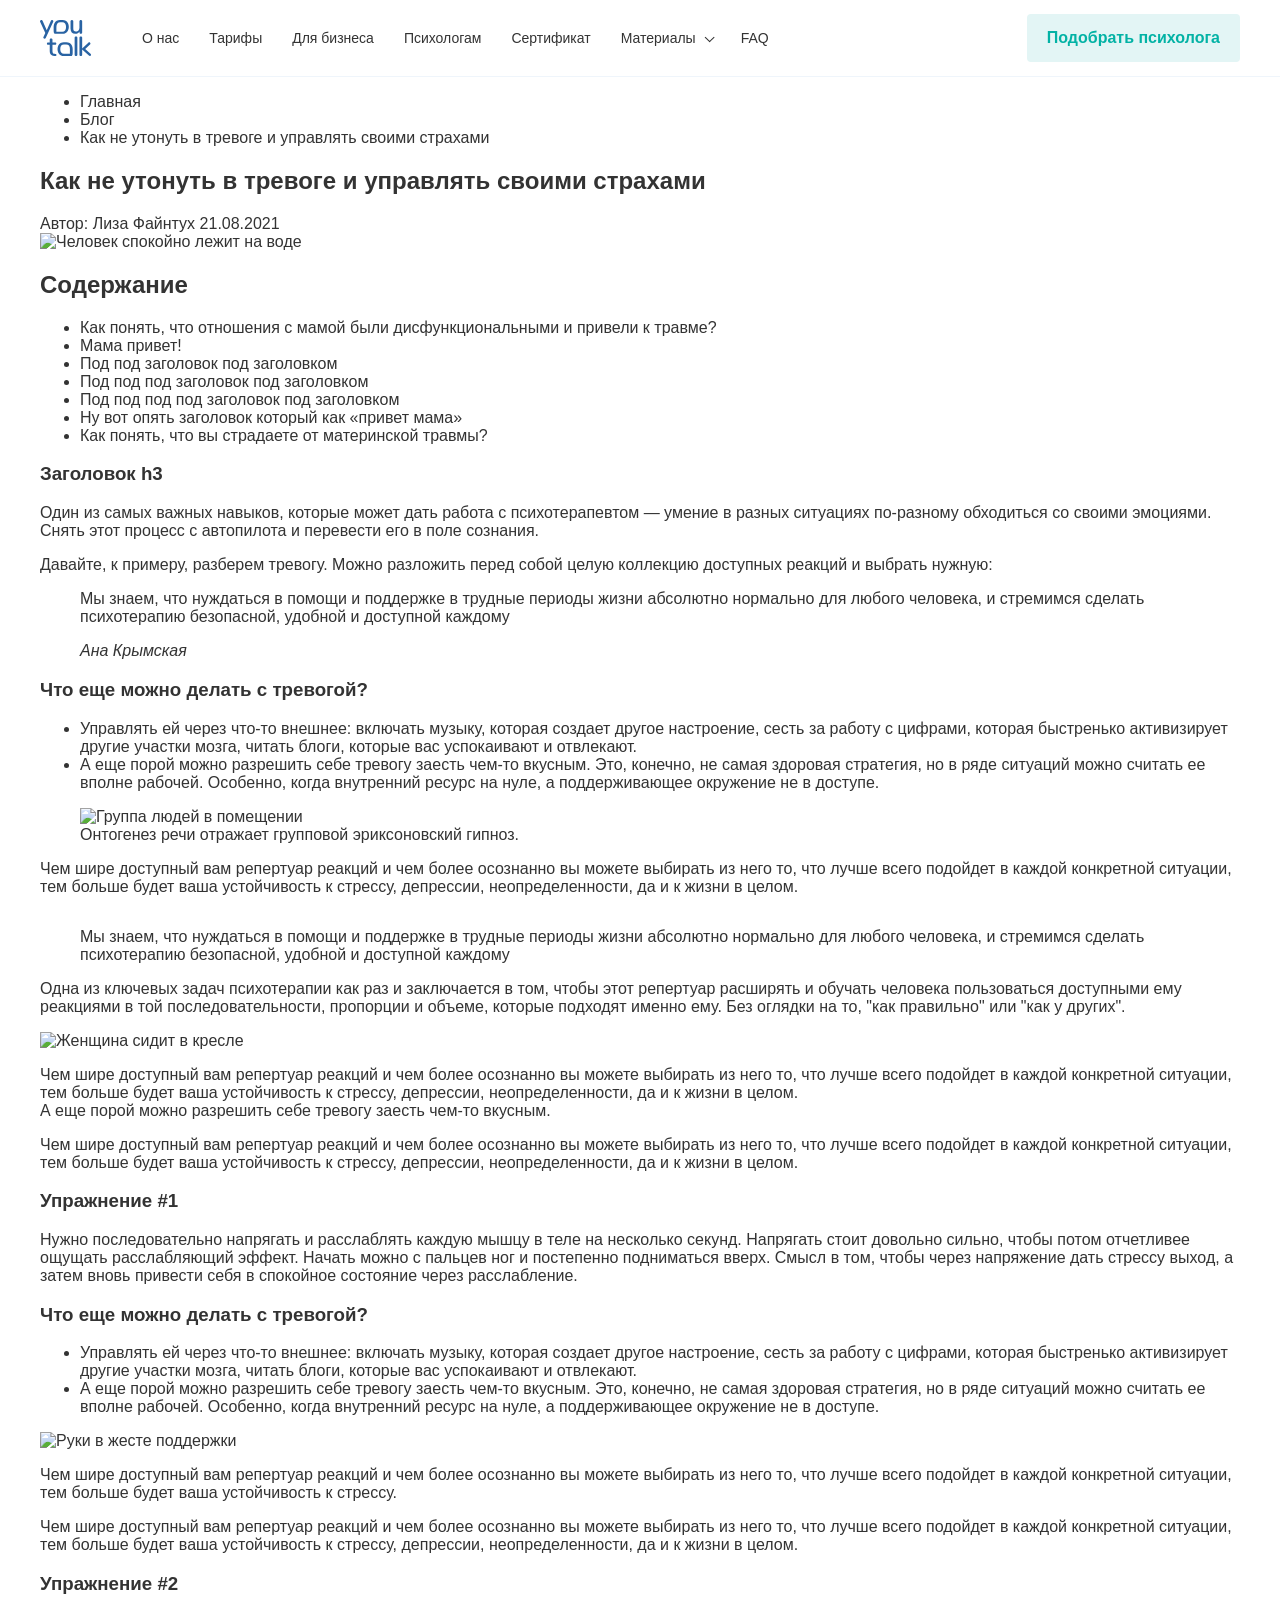
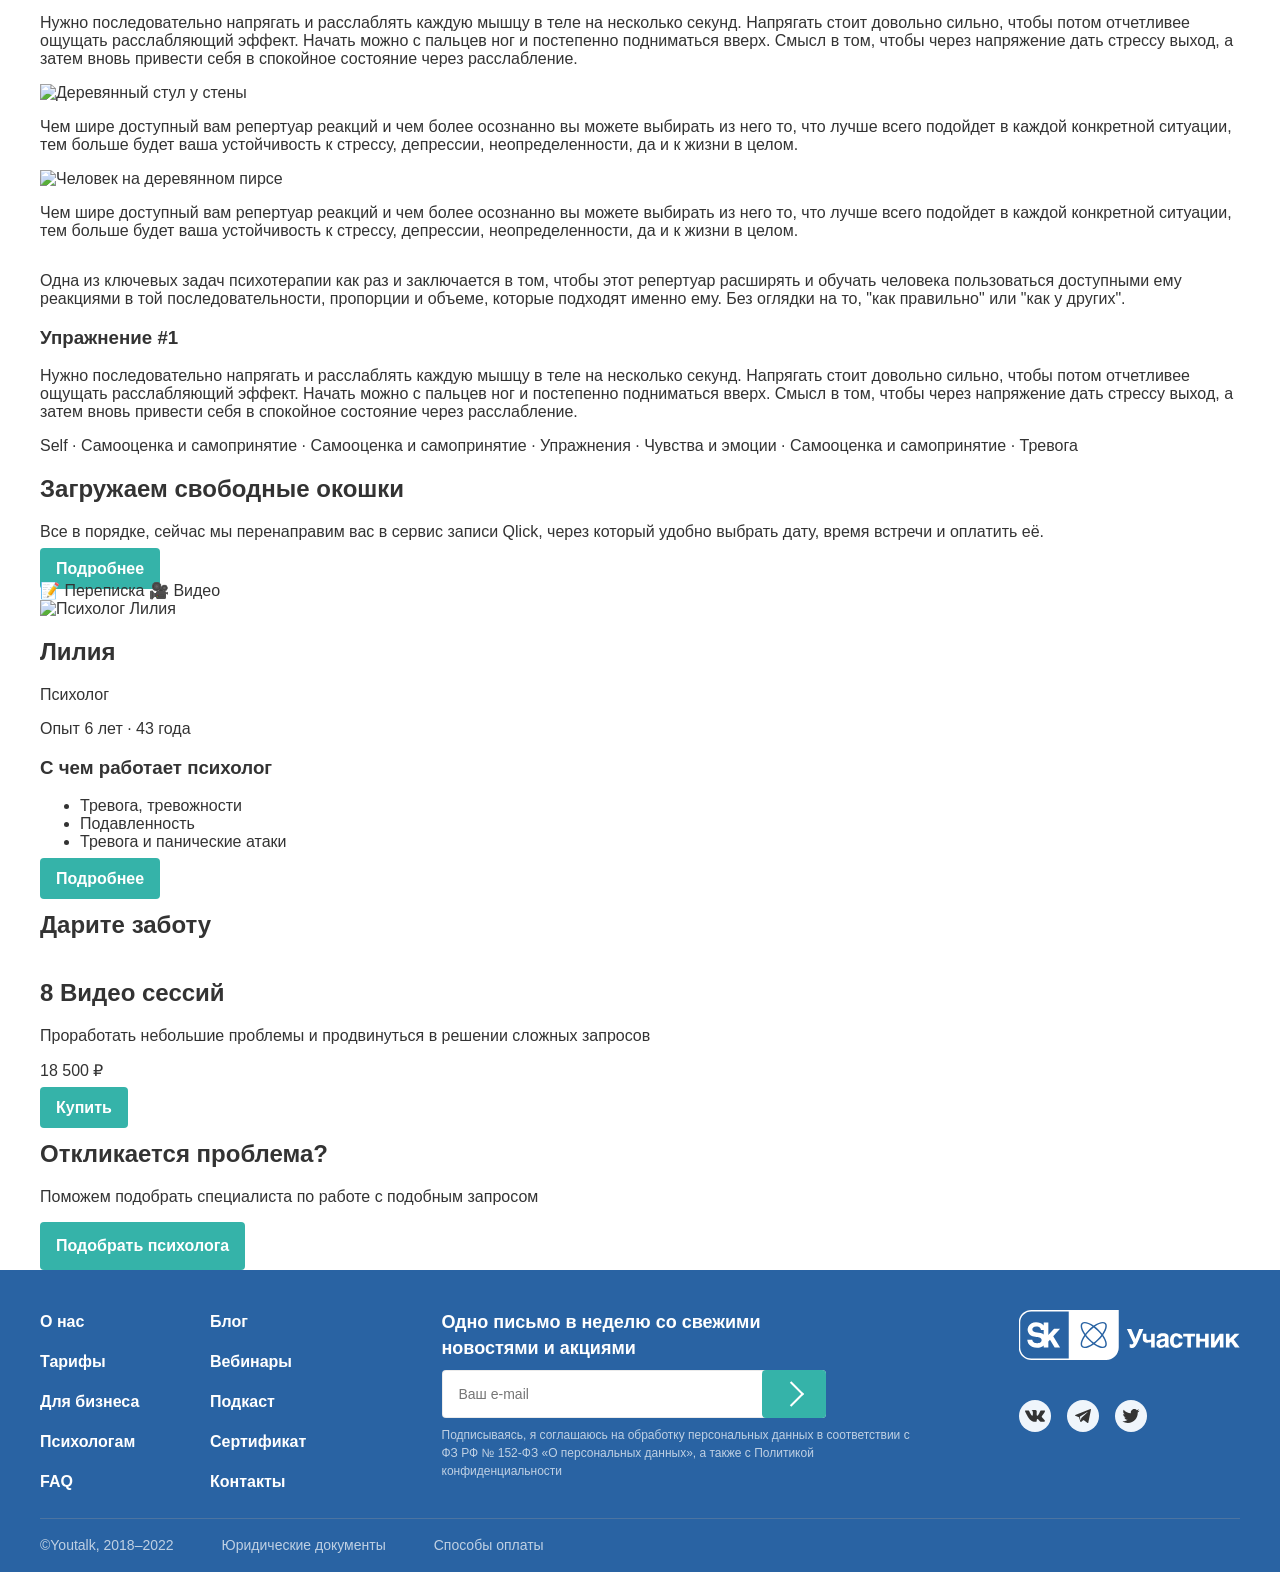
==== article.html @ bd996214 "add article" ====
<!DOCTYPE html>
<html lang="ru">
<head>
  <meta charset="UTF-8">
  <meta name="viewport" content="width=device-width, initial-scale=1.0">
  <title>YouTalk — Как не утонуть в тревоге</title>

  <link rel="stylesheet" href="./css/normalize.css">
  <link rel="stylesheet" href="./css/base.css">
  <link rel="stylesheet" href="./css/header.css">
  <link rel="stylesheet" href="./css/article.css">
  <link rel="stylesheet" href="./css/footer.css">
  <link rel="stylesheet" href="./css/adaptive.css">
</head>
<body>
  <header class="header">
    <div class="container header__container">
      <a class="header__logo logo" href="./index.html" aria-label="Главная страница YouTalk">
        <img class="logo__image" src="./icons/logo.svg" alt="Логотип YouTalk">
      </a>

      <nav class="header__nav nav" aria-label="Основная навигация">
        <ul class="nav__list">
          <li class="nav__item"><a class="nav__link" href="#">О нас</a></li>
          <li class="nav__item"><a class="nav__link" href="#">Тарифы</a></li>
          <li class="nav__item"><a class="nav__link" href="#">Для бизнеса</a></li>
          <li class="nav__item"><a class="nav__link" href="#">Психологам</a></li>
          <li class="nav__item"><a class="nav__link" href="#">Сертификат</a></li>
          <li class="nav__item">
            <a class="nav__link nav__link--dropdown" href="#">Материалы</a>
          </li>
          <li class="nav__item"><a class="nav__link" href="#">FAQ</a></li>
        </ul>
      </nav>

      <button class="header__button button button--light" type="button">
        Подобрать психолога
      </button>

      <button class="header__burger burger" type="button" aria-label="Открыть меню">
        <span class="burger__line"></span>
        <span class="burger__line"></span>
        <span class="burger__line"></span>
      </button>
    </div>
  </header>

  <main class="article-page">
    <div class="container article-page__container">
      <article class="article">
        <nav class="breadcrumbs article__breadcrumbs" aria-label="Хлебные крошки">
          <ul class="breadcrumbs__list">
            <li class="breadcrumbs__item">
              <a class="breadcrumbs__link" href="./index.html">Главная</a>
            </li>
            <li class="breadcrumbs__item">
              <a class="breadcrumbs__link" href="./index.html">Блог</a>
            </li>
            <li class="breadcrumbs__item">
              <span class="breadcrumbs__current" aria-current="page">
                Как не утонуть в тревоге и управлять своими страхами
              </span>
            </li>
          </ul>
        </nav>

        <h1 class="article__title">
          Как не утонуть в тревоге и управлять своими страхами
        </h1>

        <div class="article__meta">
          <span>Автор: Лиза Файнтух</span>
          <span>21.08.2021</span>
        </div>

        <img class="article__hero" src="./images/article/calm-water.png" alt="Человек спокойно лежит на воде">

        <section class="article-toc">
          <h2 class="article-toc__title">Содержание</h2>

          <ul class="article-toc__list">
            <li class="article-toc__item">
              <a class="article-toc__link" href="#">
                Как понять, что отношения с мамой были дисфункциональными и привели к травме?
              </a>
            </li>
            <li class="article-toc__item">
              <a class="article-toc__link" href="#">Мама привет!</a>
            </li>
            <li class="article-toc__item article-toc__item--level-2">
              <a class="article-toc__link" href="#">Под под заголовок под заголовком</a>
            </li>
            <li class="article-toc__item article-toc__item--level-3">
              <a class="article-toc__link" href="#">Под под под заголовок под заголовком</a>
            </li>
            <li class="article-toc__item article-toc__item--level-4">
              <a class="article-toc__link" href="#">Под под под под заголовок под заголовком</a>
            </li>
            <li class="article-toc__item">
              <a class="article-toc__link" href="#">
                Ну вот опять заголовок который как «привет мама»
              </a>
            </li>
            <li class="article-toc__item">
              <a class="article-toc__link" href="#">
                Как понять, что вы страдаете от материнской травмы?
              </a>
            </li>
          </ul>
        </section>

        <section class="article-section">
          <h3 class="article-section__title">Заголовок h3</h3>

          <p class="article-section__text">
            Один из самых важных навыков, которые может дать работа с психотерапевтом —
            умение в разных ситуациях по-разному обходиться со своими эмоциями.
            Снять этот процесс с автопилота и перевести его в поле сознания.
          </p>

          <p class="article-section__text">
            Давайте, к примеру, разберем тревогу. Можно разложить перед собой целую
            коллекцию доступных реакций и выбрать нужную:
          </p>

          <blockquote class="quote">
            <p class="quote__text">
              Мы знаем, что нуждаться в помощи и поддержке в трудные периоды жизни
              абсолютно нормально для любого человека, и стремимся сделать психотерапию
              безопасной, удобной и доступной каждому
            </p>
            <cite class="quote__author">Ана Крымская</cite>
          </blockquote>
        </section>

        <section class="article-section">
          <h3 class="article-section__title">Что еще можно делать с тревогой?</h3>

          <ul class="article-list">
            <li class="article-list__item">
              Управлять ей через что-то внешнее: включать музыку, которая создает другое
              настроение, сесть за работу с цифрами, которая быстренько активизирует другие
              участки мозга, читать блоги, которые вас успокаивают и отвлекают.
            </li>
            <li class="article-list__item">
              А еще порой можно разрешить себе тревогу заесть чем-то вкусным. Это, конечно,
              не самая здоровая стратегия, но в ряде ситуаций можно считать ее вполне рабочей.
              Особенно, когда внутренний ресурс на нуле, а поддерживающее окружение не в доступе.
            </li>
          </ul>

          <figure class="article-figure">
            <img class="article-figure__image" src="./images/article/group.png" alt="Группа людей в помещении">
            <figcaption class="article-figure__caption">
              Онтогенез речи отражает групповой эриксоновский гипноз.
            </figcaption>
          </figure>

          <p class="article-section__text">
            Чем шире доступный вам репертуар реакций и чем более осознанно вы можете
            выбирать из него то, что лучше всего подойдет в каждой конкретной ситуации,
            тем больше будет ваша устойчивость к стрессу, депрессии, неопределенности,
            да и к жизни в целом.
          </p>

          <blockquote class="center-quote">
            <img class="center-quote__bg" src="./icons/quote-blob.svg" alt="" aria-hidden="true">
            <p class="center-quote__text">
              Мы знаем, что нуждаться в помощи и поддержке в трудные периоды жизни
              абсолютно нормально для любого человека, и стремимся сделать психотерапию
              безопасной, удобной и доступной каждому
            </p>
          </blockquote>

          <p class="article-section__text">
            Одна из ключевых задач психотерапии как раз и заключается в том, чтобы этот
            репертуар расширять и обучать человека пользоваться доступными ему реакциями
            в той последовательности, пропорции и объеме, которые подходят именно ему.
            Без оглядки на то, "как правильно" или "как у других".
          </p>

          <div class="article-split">
            <img class="article-split__image" src="./images/article/couch.png" alt="Женщина сидит в кресле">
            <p class="article-split__text">
              Чем шире доступный вам репертуар реакций и чем более осознанно вы можете
              выбирать из него то, что лучше всего подойдет в каждой конкретной ситуации,
              тем больше будет ваша устойчивость к стрессу, депрессии, неопределенности,
              да и к жизни в целом.
              <br>
              А еще порой можно разрешить себе тревогу заесть чем-то вкусным.
            </p>
          </div>

          <p class="article-section__text">
            Чем шире доступный вам репертуар реакций и чем более осознанно вы можете
            выбирать из него то, что лучше всего подойдет в каждой конкретной ситуации,
            тем больше будет ваша устойчивость к стрессу, депрессии, неопределенности,
            да и к жизни в целом.
          </p>

          <div class="exercise exercise--yellow">
            <h3 class="exercise__title">Упражнение #1</h3>
            <p class="exercise__text">
              Нужно последовательно напрягать и расслаблять каждую мышцу в теле на несколько
              секунд. Напрягать стоит довольно сильно, чтобы потом отчетливее ощущать
              расслабляющий эффект. Начать можно с пальцев ног и постепенно подниматься вверх.
              Смысл в том, чтобы через напряжение дать стрессу выход, а затем вновь привести
              себя в спокойное состояние через расслабление.
            </p>
          </div>

          <h3 class="article-section__title">Что еще можно делать с тревогой?</h3>

          <ul class="article-list">
            <li class="article-list__item">
              Управлять ей через что-то внешнее: включать музыку, которая создает другое
              настроение, сесть за работу с цифрами, которая быстренько активизирует другие
              участки мозга, читать блоги, которые вас успокаивают и отвлекают.
            </li>
            <li class="article-list__item">
              А еще порой можно разрешить себе тревогу заесть чем-то вкусным. Это, конечно,
              не самая здоровая стратегия, но в ряде ситуаций можно считать ее вполне рабочей.
              Особенно, когда внутренний ресурс на нуле, а поддерживающее окружение не в доступе.
            </li>
          </ul>

          <div class="article-split">
            <img class="article-split__image article-split__image--small" src="./images/article/support-hands.png" alt="Руки в жесте поддержки">
            <p class="article-split__text">
              Чем шире доступный вам репертуар реакций и чем более осознанно вы можете
              выбирать из него то, что лучше всего подойдет в каждой конкретной ситуации,
              тем больше будет ваша устойчивость к стрессу.
            </p>
          </div>

          <p class="article-section__text">
            Чем шире доступный вам репертуар реакций и чем более осознанно вы можете
            выбирать из него то, что лучше всего подойдет в каждой конкретной ситуации,
            тем больше будет ваша устойчивость к стрессу, депрессии, неопределенности,
            да и к жизни в целом.
          </p>

          <div class="exercise exercise--orange">
            <h3 class="exercise__title">Упражнение #2</h3>
            <p class="exercise__text">
              Нужно последовательно напрягать и расслаблять каждую мышцу в теле на несколько
              секунд. Напрягать стоит довольно сильно, чтобы потом отчетливее ощущать
              расслабляющий эффект. Начать можно с пальцев ног и постепенно подниматься вверх.
              Смысл в том, чтобы через напряжение дать стрессу выход, а затем вновь привести
              себя в спокойное состояние через расслабление.
            </p>
          </div>

          <div class="article-columns">
            <div class="article-columns__item">
              <img class="article-columns__image" src="./images/article/chair.png" alt="Деревянный стул у стены">
              <p class="article-columns__text">
                Чем шире доступный вам репертуар реакций и чем более осознанно вы можете
                выбирать из него то, что лучше всего подойдет в каждой конкретной ситуации,
                тем больше будет ваша устойчивость к стрессу, депрессии, неопределенности,
                да и к жизни в целом.
              </p>
            </div>

            <div class="article-columns__item">
              <img class="article-columns__image" src="./images/article/pier-lonely.png" alt="Человек на деревянном пирсе">
              <p class="article-columns__text">
                Чем шире доступный вам репертуар реакций и чем более осознанно вы можете
                выбирать из него то, что лучше всего подойдет в каждой конкретной ситуации,
                тем больше будет ваша устойчивость к стрессу, депрессии, неопределенности,
                да и к жизни в целом.
              </p>
            </div>
          </div>

          <div class="article-divider" aria-hidden="true">
            <img class="article-divider__image" src="./icons/Group.svg" alt="">
          </div>

          <p class="article-section__text">
            Одна из ключевых задач психотерапии как раз и заключается в том, чтобы этот
            репертуар расширять и обучать человека пользоваться доступными ему реакциями
            в той последовательности, пропорции и объеме, которые подходят именно ему.
            Без оглядки на то, "как правильно" или "как у других".
          </p>

          <div class="exercise exercise--green">
            <h3 class="exercise__title">Упражнение #1</h3>
            <p class="exercise__text">
              Нужно последовательно напрягать и расслаблять каждую мышцу в теле на несколько
              секунд. Напрягать стоит довольно сильно, чтобы потом отчетливее ощущать
              расслабляющий эффект. Начать можно с пальцев ног и постепенно подниматься вверх.
              Смысл в том, чтобы через напряжение дать стрессу выход, а затем вновь привести
              себя в спокойное состояние через расслабление.
            </p>
          </div>

          <nav class="article-tags" aria-label="Темы статьи">
            <a class="article-tags__link" href="#">Self</a>
            <span class="article-tags__separator">·</span>
            <a class="article-tags__link" href="#">Самооценка и самопринятие</a>
            <span class="article-tags__separator">·</span>
            <a class="article-tags__link" href="#">Самооценка и самопринятие</a>
            <span class="article-tags__separator">·</span>
            <a class="article-tags__link" href="#">Упражнения</a>
            <span class="article-tags__separator">·</span>
            <a class="article-tags__link" href="#">Чувства и эмоции</a>
            <span class="article-tags__separator">·</span>
            <a class="article-tags__link" href="#">Самооценка и самопринятие</a>
            <span class="article-tags__separator">·</span>
            <a class="article-tags__link" href="#">Тревога</a>
          </nav>
        </section>
      </article>

      <aside class="sidebar" aria-label="Дополнительная информация">
        <section class="sidebar-card sidebar-card--blue">
          <img class="sidebar-card__image" src="./icons/sidebar-free-slots.svg" alt="" aria-hidden="true">
          <h2 class="sidebar-card__title">Загружаем свободные окошки</h2>
          <p class="sidebar-card__text">
            Все в порядке, сейчас мы перенаправим вас в сервис записи Qlick,
            через который удобно выбрать дату, время встречи и оплатить её.
          </p>
          <a class="sidebar-card__button button button--primary" href="#">Подробнее</a>
        </section>

        <section class="psychologist">
          <div class="psychologist__badges">
            <span class="psychologist__badge">📝 Переписка</span>
            <span class="psychologist__badge">🎥 Видео</span>
          </div>

          <img class="psychologist__avatar" src="./images/article/psychologist-lilia.png" alt="Психолог Лилия">

          <h2 class="psychologist__name">Лилия</h2>
          <p class="psychologist__role">Психолог</p>
          <p class="psychologist__meta">Опыт 6 лет · 43 года</p>

          <div class="psychologist__divider"></div>

          <h3 class="psychologist__subtitle">С чем работает психолог</h3>
          <ul class="psychologist__list">
            <li class="psychologist__item">Тревога, тревожности</li>
            <li class="psychologist__item">Подавленность</li>
            <li class="psychologist__item">Тревога и панические атаки</li>
          </ul>

          <a class="psychologist__button button button--primary" href="#">Подробнее</a>
        </section>

<section class="gift">
  <h2 class="gift__title">Дарите заботу</h2>

  <img class="gift__image gift__image--center" src="./icons/gift-center.svg" alt="" aria-hidden="true">
  <img class="gift__image gift__image--left" src="./icons/gift-left.svg" alt="" aria-hidden="true">
  <img class="gift__image gift__image--right" src="./icons/gift-right.svg" alt="" aria-hidden="true">
</section>

<section class="video-offer">
  <div class="video-offer__content">
    <h2 class="video-offer__title">8 Видео сессий</h2>

    <p class="video-offer__text">
      Проработать небольшие проблемы и продвинуться в решении сложных запросов
    </p>

    <p class="video-offer__price">18 500 ₽</p>

    <a class="video-offer__button button button--primary" href="#">Купить</a>
  </div>

  <img class="video-offer__gift video-offer__gift--left" src="./icons/sidebar-video-gift-left.svg" alt="" aria-hidden="true">
  <img class="video-offer__gift video-offer__gift--right" src="./icons/sidebar-video-gift-right.svg" alt="" aria-hidden="true">
</section>
      </aside>
    </div>

    <section class="promo">
      <div class="container promo__container">
        <div class="promo__content">
          <h2 class="promo__title">Откликается проблема?</h2>
          <p class="promo__text">
            Поможем подобрать специалиста по работе с подобным запросом
          </p>
          <button class="promo__button button button--primary" type="button">
            Подобрать психолога
          </button>
        </div>

        <img class="promo__image" src="./icons/promo-illustration.svg" alt="" aria-hidden="true">
      </div>
    </section>

        <section class="article-wave" aria-hidden="true"></section>
  </main>

  <footer class="footer">
    <div class="container footer__container">
      <div class="footer__top">
        <nav class="footer__nav footer-nav" aria-label="Навигация в подвале">
          <ul class="footer-nav__list">
            <li class="footer-nav__item"><a class="footer-nav__link" href="#">О нас</a></li>
            <li class="footer-nav__item"><a class="footer-nav__link" href="#">Тарифы</a></li>
            <li class="footer-nav__item"><a class="footer-nav__link" href="#">Для бизнеса</a></li>
            <li class="footer-nav__item"><a class="footer-nav__link" href="#">Психологам</a></li>
            <li class="footer-nav__item"><a class="footer-nav__link" href="#">FAQ</a></li>
          </ul>

          <ul class="footer-nav__list">
            <li class="footer-nav__item"><a class="footer-nav__link" href="#">Блог</a></li>
            <li class="footer-nav__item"><a class="footer-nav__link" href="#">Вебинары</a></li>
            <li class="footer-nav__item"><a class="footer-nav__link" href="#">Подкаст</a></li>
            <li class="footer-nav__item"><a class="footer-nav__link" href="#">Сертификат</a></li>
            <li class="footer-nav__item"><a class="footer-nav__link" href="#">Контакты</a></li>
          </ul>
        </nav>

        <div class="footer__subscribe subscribe">
          <h2 class="subscribe__title">
            Одно письмо в неделю со свежими новостями и акциями
          </h2>

          <form class="subscribe__form" action="#" method="post">
            <label class="visually-hidden" for="email">Ваш e-mail</label>
            <input class="subscribe__input" id="email" type="email" name="email" placeholder="Ваш e-mail">
            <button class="subscribe__button" type="submit" aria-label="Подписаться"></button>
          </form>

          <p class="subscribe__text">
            Подписываясь, я соглашаюсь на обработку персональных данных в соответствии
            с ФЗ РФ № 152-ФЗ «О персональных данных», а также с Политикой конфиденциальности
          </p>
        </div>

        <div class="footer__social social">
          <a class="social__skolkovo" href="#" aria-label="Участник Сколково">
            <img src="./icons/sk.svg" alt="" aria-hidden="true">
          </a>

          <ul class="social__list">
            <li class="social__item">
              <a class="social__link" href="#" aria-label="ВКонтакте">
                <img src="./icons/vk.svg" alt="" aria-hidden="true">
              </a>
            </li>
            <li class="social__item">
              <a class="social__link" href="#" aria-label="Telegram">
                <img src="./icons/telegram.svg" alt="" aria-hidden="true">
              </a>
            </li>
            <li class="social__item">
              <a class="social__link" href="#" aria-label="Twitter">
                <img src="./icons/twitter.svg" alt="" aria-hidden="true">
              </a>
            </li>
            <li class="social__item">
              <a class="social__link" href="#" aria-label="Дзен">
                <img src="./icons/dzen.svg" alt="" aria-hidden="true">
              </a>
            </li>
          </ul>
        </div>
      </div>

      <div class="footer__bottom">
        <p class="footer__copyright">©Youtalk, 2018–2022</p>
        <a class="footer__document" href="#">Юридические документы</a>
        <a class="footer__document" href="#">Способы оплаты</a>
      </div>
    </div>
  </footer>
</body>
</html>
---- css/base.css ----
:root {
  --color-text: #333333;
  --color-muted: #868686;
  --color-primary: #03b2a5;
  --color-primary-dark: #35b3a9;
  --color-light: #e3f5f5;
  --color-border: #C1C5CD;
  --color-white: #ffffff;
  --color-footer: #2963a3;

  --container-width: 1200px;
  --container-padding: 16px;
}

*,
*::before,
*::after {
  box-sizing: border-box;
}

body {
  min-width: 320px;
  margin: 0;
  font-family: Arial, Helvetica, sans-serif;
  color: var(--color-text);
  background-color: var(--color-white);
}

img {
  display: block;
  max-width: 100%;
}

a {
  color: inherit;
  text-decoration: none;
}

button {
  font-family: inherit;
  cursor: pointer;
}

a,
button {
  cursor: pointer;
}

.container {
  max-width: calc(var(--container-width) + var(--container-padding) * 2);
  margin: 0 auto;
  padding: 0 var(--container-padding);
}

.button {
  border: none;
  border-radius: 4px;
  font-weight: 700;
  transition: opacity 0.2s ease;
}

.button:hover {
  opacity: 0.85;
}


.button--light {
  padding: 14px 20px;
  font-size: 16px;
  line-height: 1.25;
  color: var(--color-primary);
  background-color: var(--color-light);
}

.button--primary {
  padding: 12px 16px;
  font-size: 16px;
  line-height: 1.5;
  color: var(--color-white);
  background-color: var(--color-primary-dark);
}

.visually-hidden {
  position: absolute;
  width: 1px;
  height: 1px;
  clip: rect(0 0 0 0);
  overflow: hidden;
}
---- css/header.css ----
.header {
  border-bottom: 1px solid #eff5fb;
  background-color: var(--color-white);
}

.header__container {
  display: flex;
  align-items: center;
  min-height: 76px;
}

.header__logo {
  flex-shrink: 0;
  margin-right: 51px;
}

.logo__image {
  width: 51px;
  height: auto;
}

.header__nav {
  margin-right: auto;
}

.nav__list {
  display: flex;
  align-items: center;
  gap: 30px;
  margin: 0;
  padding: 0;
  list-style: none;
}

.nav__link {
  font-size: 14px;
  line-height: 1.14;
  color: var(--color-text);
  transition: color 0.2s ease;
}

.nav__link:hover {
  color: var(--color-primary);
}

.nav__link--dropdown::after {
  content: "";
  display: inline-block;
  width: 7px;
  height: 7px;
  margin-left: 8px;
  border-right: 1.5px solid var(--color-text);
  border-bottom: 1.5px solid var(--color-text);
  transform: rotate(45deg) translateY(-3px);
}

.header__burger {
  display: none;
  margin-left: auto;
}

.burger {
  width: 40px;
  height: 40px;
  padding: 0;
  border: none;
  background-color: transparent;
  align-items: center;
  justify-content: center;
  flex-direction: column;
  gap: 5px;
}

.burger__line {
  width: 18px;
  height: 2px;
  border-radius: 2px;
  background-color: var(--color-primary);
}
---- css/footer.css ----
.footer {
  padding: 40px 0 17px;
  color: var(--color-white);
  background-color: var(--color-footer);
}

.footer__top {
  display: grid;
  grid-template-columns: 310px minmax(320px, 486px) 221px;
  justify-content: space-between;
  gap: 32px;
  padding-bottom: 24px;
  border-bottom: 1px solid rgba(157, 157, 157, 0.3);
}

.footer-nav {
  display: grid;
  grid-template-columns: repeat(2, 1fr);
  gap: 30px;
}

.footer-nav__list {
  display: flex;
  flex-direction: column;
  gap: 16px;
  margin: 0;
  padding: 0;
  list-style: none;
}

.footer-nav__link {
  font-size: 16px;
  line-height: 1.5;
  font-weight: 700;
  transition: opacity 0.2s ease;
}

.footer-nav__link:hover {
  opacity: 0.75;
}

.subscribe__title {
  max-width: 384px;
  margin: 0 0 8px;
  font-size: 18px;
  line-height: 1.44;
  font-weight: 700;
}

.subscribe__form {
  position: relative;
  max-width: 384px;
  margin-bottom: 8px;
}

.subscribe__input {
  width: 100%;
  height: 48px;
  padding: 14px 64px 14px 16px;
  border: 1px solid rgba(157, 157, 157, 0.2);
  border-radius: 4px;
  font-size: 14px;
}

.subscribe__button {
  position: absolute;
  top: 0;
  right: 0;
  width: 64px;
  height: 48px;
  border: none;
  border-radius: 4px;
  background-color: var(--color-primary-dark);
}

.subscribe__button::before {
  content: "";
  position: absolute;
  top: 50%;
  left: 50%;
  width: 18px;
  height: 18px;
  border-top: 2px solid var(--color-white);
  border-right: 2px solid var(--color-white);
  transform: translate(-65%, -50%) rotate(45deg);
}

.subscribe__text {
  max-width: 486px;
  margin: 0;
  font-size: 12px;
  line-height: 1.5;
  opacity: 0.7;
}

.social__skolkovo {
  display: block;
  margin-bottom: 40px;
}

.social__list {
  display: flex;
  gap: 16px;
  margin: 0;
  padding: 0;
  list-style: none;
}

.social__link {
  display: block;
  width: 32px;
  height: 32px;
}

.footer__bottom {
  display: flex;
  gap: 48px;
  padding-top: 16px;
  font-size: 14px;
  line-height: 1.43;
  opacity: 0.7;
}

.footer__copyright {
  margin: 0;
}

.footer__document:hover {
  text-decoration: underline;
}
---- css/adaptive.css ----
/* ---------- 1024px and lower ---------- */

@media (max-width: 1024px) {
  :root {
    --container-width: 960px;
    --container-padding: 32px;
  }

  .header__logo {
    margin-right: 32px;
  }

  .nav__list {
    gap: 16px;
  }

  .header__button {
    padding-right: 16px;
    padding-left: 16px;
  }

  .blog {
    padding-top: 16px;
  }

  .breadcrumbs {
    margin-bottom: 30px;
  }

  .blog__title {
    margin-bottom: 32px;
    font-size: 48px;
    line-height: 1.17;
  }

  .blog__tags {
    margin-bottom: 24px;
  }

  .cards {
    grid-template-columns: repeat(6, minmax(0, 1fr));
    gap: 24px;
    margin-bottom: 56px;
  }

  .card--large {
    grid-column: span 3;
  }

  .card:not(.card--large) {
    grid-column: span 2;
  }

  .card--large .card__image-box {
    height: 260px;
  }

  .card:not(.card--large) .card__image-box {
    height: 206px;
  }

  .tags {
    flex-wrap: wrap;
    overflow: visible;
  }

  .footer__top {
    grid-template-columns: 247px minmax(320px, 450px) 221px;
    gap: 24px;
  }
}


/* ---------- 768px and lower ---------- */

@media (max-width: 768px) {
  :root {
    --container-width: 728px;
    --container-padding: 20px;
  }

  .header__container {
    min-height: 76px;
  }

  .header__nav,
  .header__button {
    display: none;
  }

  .header__burger {
    display: flex;
  }

  .main {
    padding-bottom: 60px;
  }

  .blog {
    padding-top: 16px;
  }

  .breadcrumbs {
    margin-bottom: 30px;
  }

  .blog__title {
    margin-bottom: 32px;
    font-size: 48px;
    line-height: 1.17;
  }

  .blog__tags {
    margin-bottom: 24px;
  }

  .tags {
    flex-wrap: wrap;
    overflow: visible;
    gap: 8px;
  }

  .cards {
    grid-template-columns: repeat(2, minmax(0, 1fr));
    gap: 24px;
    margin-bottom: 48px;
  }

  .card--large {
    grid-column: 1 / -1;
  }

  .card:not(.card--large) {
    grid-column: auto;
  }

  .card--large .card__image-box {
    height: 404px;
  }

  .card:not(.card--large) .card__image-box {
    height: 206px;
  }

  .card__content,
  .card--large .card__content {
    min-height: 196px;
  }

  .footer {
    padding-top: 35px;
  }

  .footer__top {
    grid-template-columns: 1fr 1fr;
    gap: 26px 31px;
  }

  .footer__social {
    grid-column: 1 / -1;
  }

  .footer__bottom {
    gap: 32px;
  }
}


/* ---------- 414px and lower ---------- */

@media (max-width: 414px) {
  :root {
    --container-width: 374px;
    --container-padding: 20px;
  }

  .header__container {
    min-height: 72px;
  }

  .logo__image {
    width: 48px;
  }

  .main {
    padding-bottom: 60px;
  }

  .blog {
    padding-top: 16px;
  }

  .breadcrumbs {
    margin-bottom: 32px;
  }

  .blog__title {
    margin-bottom: 24px;
    font-size: 32px;
    line-height: 1.25;
  }

  .blog__tags {
    margin-bottom: 16px;
  }

  .tags {
    flex-wrap: nowrap;
    overflow-x: auto;
    overflow-y: hidden;
    gap: 8px;
    padding-bottom: 4px;
    scrollbar-width: none;
  }

  .tags::-webkit-scrollbar {
    display: none;
  }

  .tags__button {
    flex-shrink: 0;
    white-space: nowrap;
  }

  .cards {
    grid-template-columns: 1fr;
    gap: 16px;
    margin-bottom: 28px;
  }

  .card,
  .card--large,
  .card:not(.card--large) {
    grid-column: 1 / -1;
  }

  .card__image-box,
  .card--large .card__image-box,
  .card:not(.card--large) .card__image-box {
    height: 206px;
  }

  .card__content,
  .card--large .card__content {
    min-height: auto;
  }

  .blog__button {
    width: 182px;
  }

  .footer {
    padding-top: 35px;
  }

  .footer__top {
    grid-template-columns: 1fr;
    gap: 23px;
  }

  .footer-nav {
    max-width: 375px;
  }

  .subscribe__form {
    max-width: 100%;
  }

  .subscribe__button {
    display: none;
  }

  .subscribe__input {
    padding-right: 16px;
  }

  .footer__bottom {
    flex-direction: column;
    gap: 20px;
  }
}


/* ---------- 320px and lower ---------- */

@media (max-width: 320px) {
  :root {
    --container-width: 288px;
    --container-padding: 16px;
  }

  .header__container {
    min-height: 56px;
  }

  .logo__image {
    width: 48px;
  }

  .blog {
    padding-top: 16px;
  }

  .breadcrumbs {
    margin-bottom: 24px;
  }

  .blog__title {
    margin-bottom: 24px;
    font-size: 32px;
    line-height: 1.25;
  }

  .tags {
    flex-wrap: nowrap;
    overflow-x: auto;
    overflow-y: hidden;
    gap: 8px;
    padding-bottom: 4px;
    scrollbar-width: none;
  }

  .tags::-webkit-scrollbar {
    display: none;
  }

  .tags__button {
    flex-shrink: 0;
    white-space: nowrap;
  }

  .cards {
    grid-template-columns: 1fr;
    gap: 16px;
    margin-bottom: 28px;
  }

  .card,
  .card--large,
  .card:not(.card--large) {
    grid-column: 1 / -1;
  }

  .card__image-box,
  .card--large .card__image-box,
  .card:not(.card--large) .card__image-box {
    height: 206px;
  }

  .card__title {
    font-size: 18px;
    line-height: 1.44;
  }

  .card__content,
  .card--large .card__content {
    min-height: auto;
  }

  .footer-nav {
    grid-template-columns: repeat(2, 1fr);
    gap: 24px;
  }
}
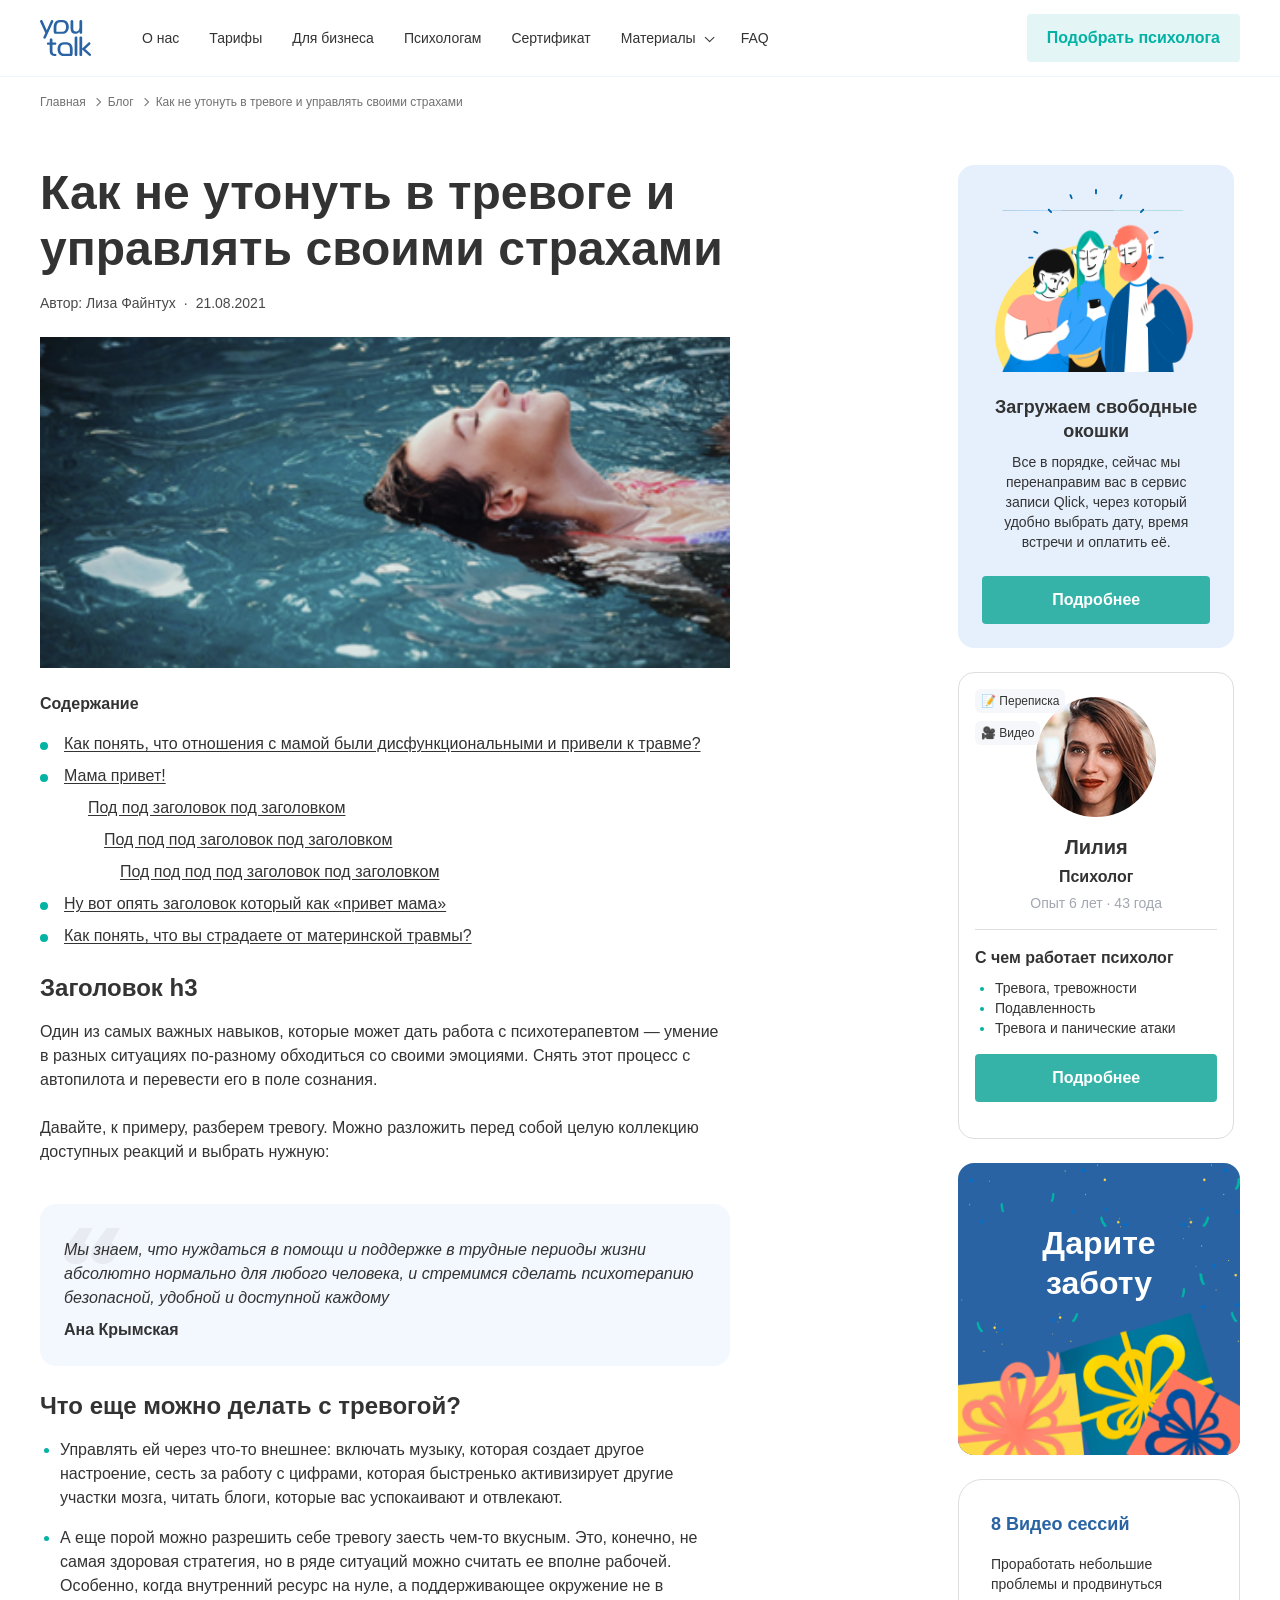
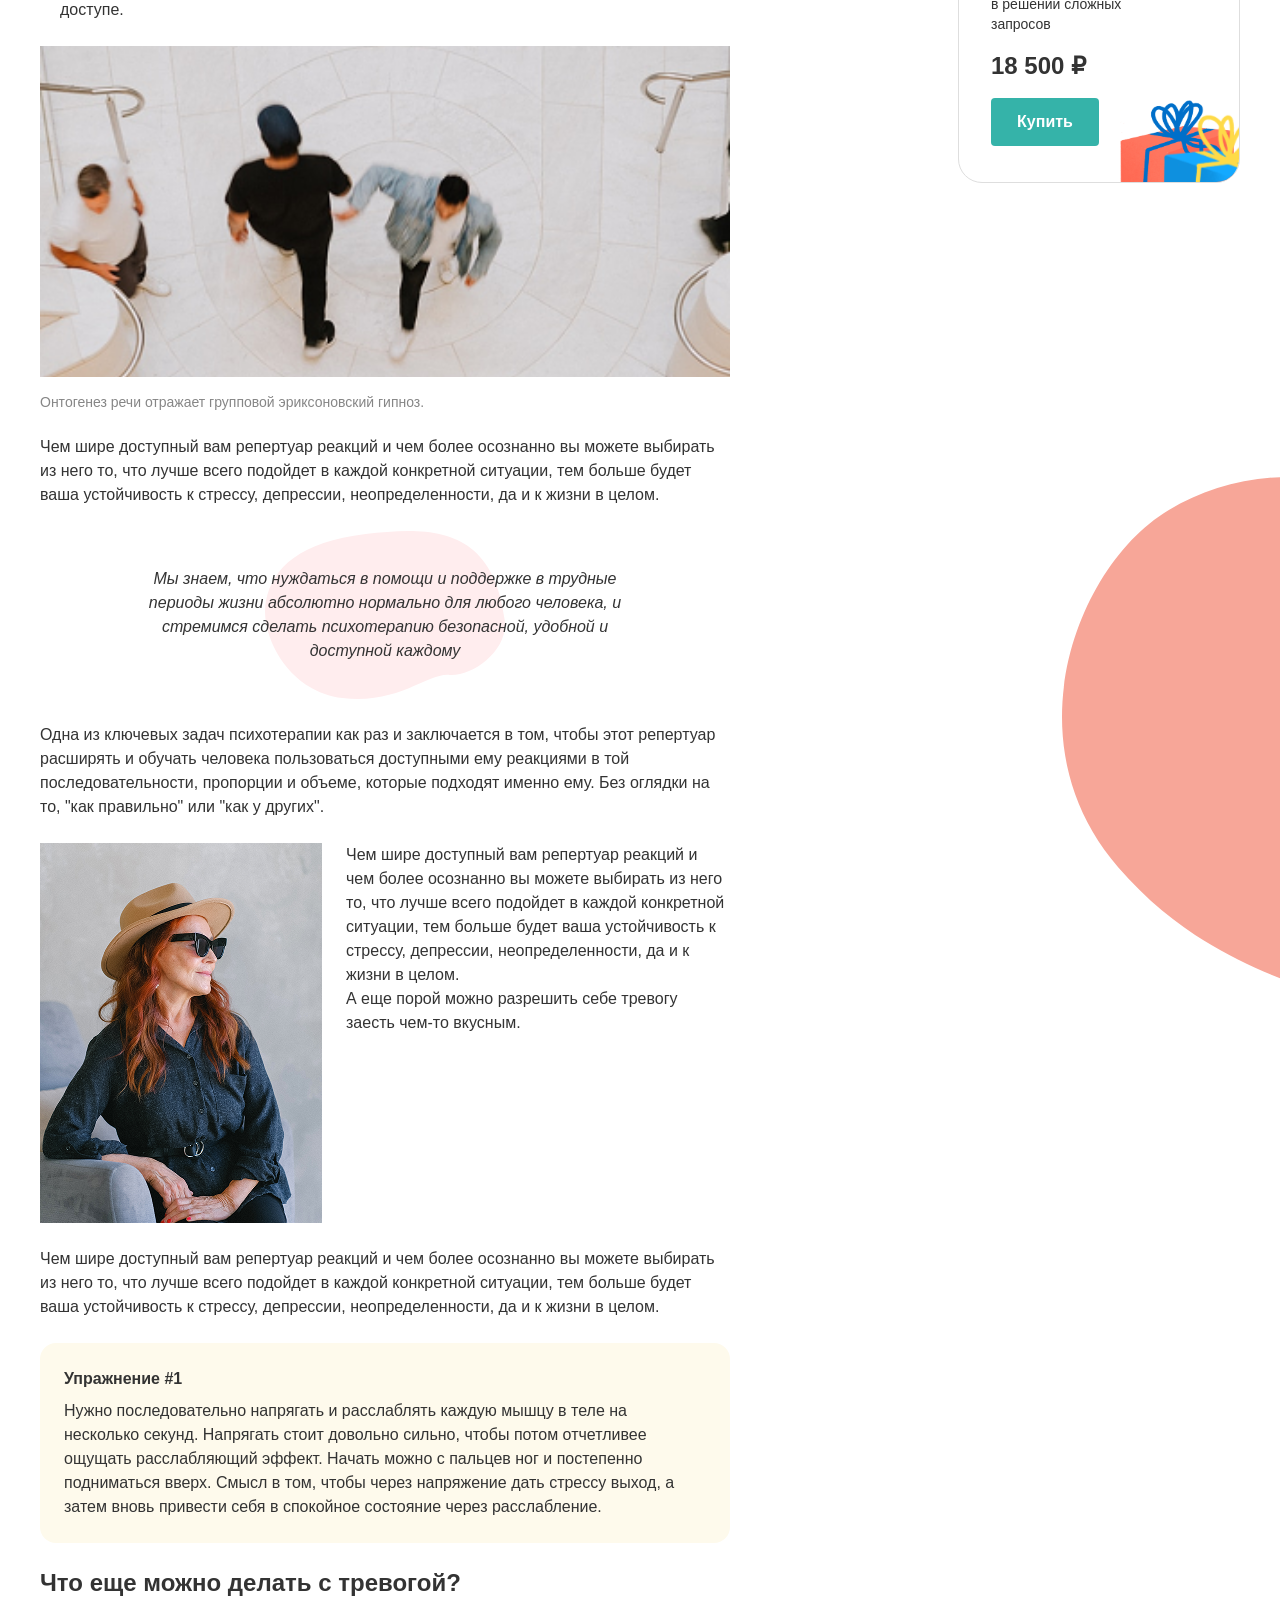
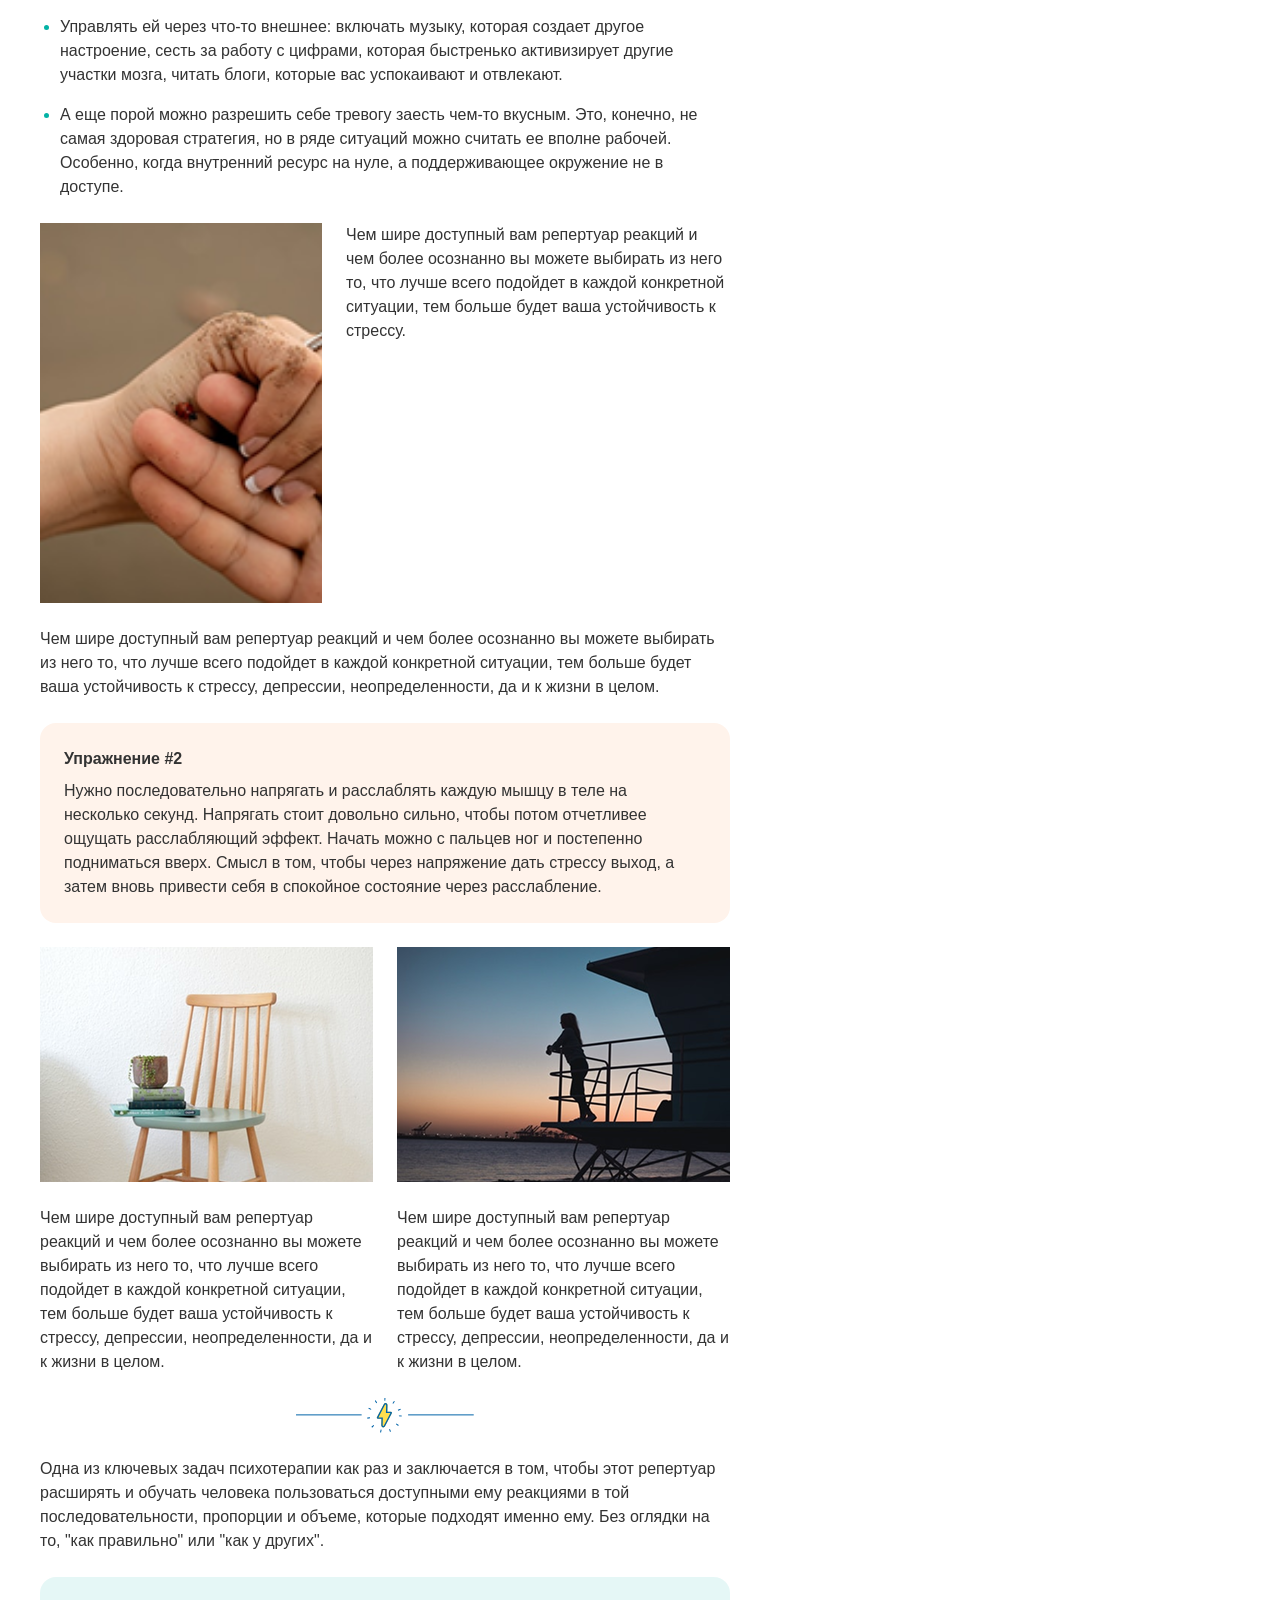
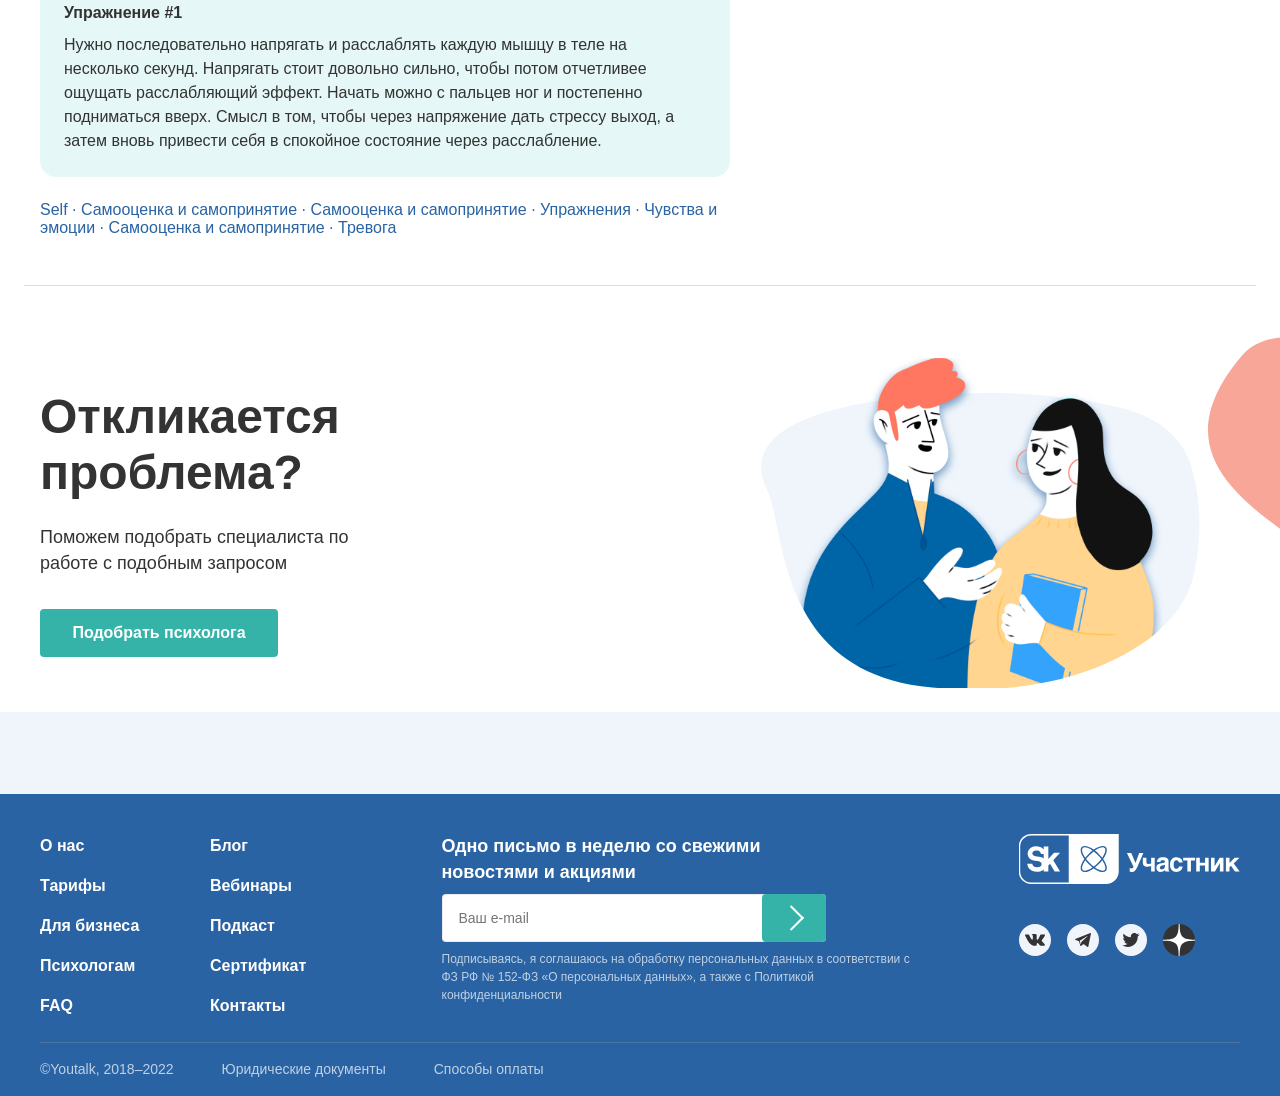
==== commit 93035fb8: "update article" ====
--- a/article.html
+++ b/article.html
@@ -46,9 +46,8 @@
   </header>
 
   <main class="article-page">
-    <div class="container article-page__container">
-      <article class="article">
-        <nav class="breadcrumbs article__breadcrumbs" aria-label="Хлебные крошки">
+    <div class="container">
+      <nav class="breadcrumbs article-page__breadcrumbs" aria-label="Хлебные крошки">
           <ul class="breadcrumbs__list">
             <li class="breadcrumbs__item">
               <a class="breadcrumbs__link" href="./index.html">Главная</a>
@@ -63,6 +62,12 @@
             </li>
           </ul>
         </nav>
+      <div  class="article-page__container">
+      <article class="article">
+
+
+
+
 
         <h1 class="article__title">
           Как не утонуть в тревоге и управлять своими страхами
@@ -369,10 +374,11 @@
     <a class="video-offer__button button button--primary" href="#">Купить</a>
   </div>
 
-  <img class="video-offer__gift video-offer__gift--left" src="./icons/sidebar-video-gift-left.svg" alt="" aria-hidden="true">
+  <img class="video-offer__gift video-offer__gift--left" src="icons/sidebar-video-gift-left.svg" alt="" aria-hidden="true">
   <img class="video-offer__gift video-offer__gift--right" src="./icons/sidebar-video-gift-right.svg" alt="" aria-hidden="true">
 </section>
       </aside>
+      </div>
     </div>
 
     <section class="promo">
--- a/css/base.css
+++ b/css/base.css
@@ -7,6 +7,7 @@
   --color-border: #C1C5CD;
   --color-white: #ffffff;
   --color-footer: #2963a3;
+  --color-blue: #2963a3;
 
   --container-width: 1200px;
   --container-padding: 16px;
@@ -63,7 +64,6 @@
   opacity: 0.85;
 }
 
-
 .button--light {
   padding: 14px 20px;
   font-size: 16px;
@@ -80,6 +80,38 @@
   background-color: var(--color-primary-dark);
 }
 
+.breadcrumbs {
+  margin-bottom: 30px;
+}
+
+.breadcrumbs__list {
+  display: flex;
+  align-items: center;
+  flex-wrap: wrap;
+  gap: 8px;
+  margin: 0;
+  padding: 0;
+  list-style: none;
+}
+
+.breadcrumbs__item {
+  display: flex;
+  align-items: center;
+  font-size: 12px;
+  line-height: 1.5;
+  color: rgba(51, 51, 51, 0.7);
+}
+
+.breadcrumbs__item:not(:last-child)::after {
+  content: "";
+  width: 6px;
+  height: 6px;
+  margin-left: 8px;
+  border-top: 1px solid rgba(51, 51, 51, 0.7);
+  border-right: 1px solid rgba(51, 51, 51, 0.7);
+  transform: rotate(45deg);
+}
+
 .visually-hidden {
   position: absolute;
   width: 1px;
--- a/css/article.css
+++ b/css/article.css
@@ -0,0 +1,738 @@
+.article-page {
+  position: relative;
+  padding-top: 16px;
+  overflow: hidden;
+}
+
+.article-page::before,
+.article-page::after {
+  content: "";
+  position: absolute;
+  right: 0;
+  background-repeat: no-repeat;
+  background-size: contain;
+  pointer-events: none;
+  z-index: 0;
+}
+
+.article-page::before {
+  top: 2000px;
+  width: 218px;
+  height: 606px;
+  background-image: url("../icons/bg-blob-right-large.svg");
+}
+
+.article-page::after {
+  top: 5060px;
+  width: 72px;
+  height: 240px;
+  background-image: url("../icons/bg-blob-right-small.svg");
+}
+
+
+.article-page__container {
+  display: grid;
+  grid-template-columns: minmax(0, 1fr) 282px;
+  gap: 48px;
+  align-items: start;
+}
+
+.article-page__container,
+.promo {
+  position: relative;
+  z-index: 1;
+}
+
+.article-tags__link,
+.article-tags__separator {
+  color: var(--color-blue);
+}
+
+/* Article */
+
+.article {
+  max-width: 690px;
+  min-width: 0;
+}
+
+.article-page__breadcrumbs {
+  margin-bottom: 54px;
+}
+
+.article__title {
+  margin: 0 0 16px;
+  font-size: 48px;
+  line-height: 1.17;
+  font-weight: 700;
+  color: var(--color-text);
+}
+
+.article__meta {
+  display: flex;
+  align-items: center;
+  flex-wrap: wrap;
+  gap: 8px;
+  margin-bottom: 24px;
+  font-size: 14px;
+  line-height: 1.43;
+  color: #494949;
+}
+
+.article__meta span:not(:last-child)::after {
+  content: "·";
+  margin-left: 8px;
+  color: #494949;
+}
+
+.article__category {
+  color: #2963a3;
+}
+
+.article__hero {
+  width: 100%;
+  height: 331px;
+  margin-bottom: 24px;
+  object-fit: cover;
+}
+
+/* Table of contents */
+
+.article-toc {
+  margin-bottom: 24px;
+}
+
+.article-toc__title {
+  margin: 0 0 16px;
+  font-size: 16px;
+  line-height: 1.5;
+  font-weight: 700;
+}
+
+.article-toc__list {
+  display: flex;
+  flex-direction: column;
+  gap: 8px;
+  margin: 0;
+  padding: 0;
+  list-style: none;
+}
+
+.article-toc__item {
+  position: relative;
+  padding-left: 24px;
+  font-size: 16px;
+  line-height: 1.5;
+}
+
+.article-toc__item::before {
+  content: "";
+  position: absolute;
+  top: 10px;
+  left: 0;
+  width: 8px;
+  height: 8px;
+  border-radius: 50%;
+  background-color: var(--color-primary);
+}
+
+.article-toc__item--level-2 {
+  margin-left: 24px;
+}
+
+.article-toc__item--level-3 {
+  margin-left: 40px;
+}
+
+.article-toc__item--level-4 {
+  margin-left: 56px;
+}
+
+.article-toc__item--level-2::before,
+.article-toc__item--level-3::before,
+.article-toc__item--level-4::before {
+  display: none;
+}
+
+.article-toc__link {
+  color: var(--color-text);
+  text-decoration: underline;
+  text-underline-offset: 2px;
+}
+
+.article-toc__link:hover {
+  color: var(--color-primary);
+}
+
+/* Content blocks */
+
+.article-section {
+  margin-bottom: 24px;
+}
+
+.article-section__title {
+  margin: 0 0 16px;
+  font-size: 24px;
+  line-height: 1.33;
+  font-weight: 700;
+  color: var(--color-text);
+}
+
+.article-section__text {
+  margin: 0 0 24px;
+  font-size: 16px;
+  line-height: 1.5;
+  color: var(--color-text);
+}
+
+.article-section__text:last-of-type {
+  margin-bottom: 24px;
+}
+
+
+/* Quote */
+.quote {
+  position: relative;
+  margin: 40px 0 24px;
+  padding: 34px 24px 24px;
+  border-radius: 16px;
+  background-color: #f3f7fe;
+}
+
+.quote::before {
+  content: "";
+  position: absolute;
+  top: 24px;
+  left: 24px;
+  width: 56px;
+  height: 36px;
+  background-image: url("../icons/quote.svg");
+  background-repeat: no-repeat;
+  background-position: center;
+  background-size: contain;
+  opacity: 1;
+}
+
+.quote__text {
+  position: relative;
+  z-index: 1;
+  margin: 0 0 8px;
+  font-size: 16px;
+  line-height: 1.5;
+  font-style: italic;
+  color: var(--color-text);
+}
+
+.quote__author {
+  position: relative;
+  z-index: 1;
+  font-size: 16px;
+  line-height: 1.5;
+  font-style: normal;
+  font-weight: 700;
+  color: var(--color-text);
+}
+/* article-divider */
+
+.article-divider {
+  display: flex;
+  justify-content: center;
+  margin: 24px 0;
+}
+
+.article-divider__image {
+  width: 178px;
+  height: auto;
+}
+
+/* Lists */
+
+.article-list {
+  display: flex;
+  flex-direction: column;
+  gap: 16px;
+  margin: 0 0 24px;
+  padding-left: 20px;
+}
+
+.article-list__item {
+  font-size: 16px;
+  line-height: 1.5;
+}
+
+.article-list__item::marker {
+  color: #03b2a5;
+}
+
+/* Figure */
+
+.article-figure {
+  margin: 24px 0;
+}
+
+.article-figure__image {
+  width: 100%;
+  height: 331px;
+  object-fit: cover;
+}
+
+.article-figure__caption {
+  margin-top: 16px;
+  font-size: 14px;
+  line-height: 1.3;
+  color: #868686;
+}
+
+/* Center quote */
+
+.center-quote {
+  position: relative;
+  display: flex;
+  align-items: center;
+  justify-content: center;
+  min-height: 168px;
+  margin: 24px 0;
+  padding: 24px 104px;
+  text-align: center;
+}
+
+.center-quote__bg {
+  position: absolute;
+  top: 0;
+  left: 50%;
+  width: 240px;
+  height: 168px;
+  transform: translateX(-50%);
+  z-index: 0;
+}
+
+.center-quote__text {
+  position: relative;
+  z-index: 1;
+  max-width: 485px;
+  margin: 0;
+  font-size: 16px;
+  line-height: 1.5;
+  font-style: italic;
+  color: var(--color-text);
+}
+
+/* Split block */
+
+.article-split {
+  display: grid;
+  grid-template-columns: 282px 1fr;
+  gap: 24px;
+  margin: 24px 0;
+}
+
+.article-split__image {
+  width: 100%;
+  height: 380px;
+  object-fit: cover;
+}
+
+.article-split__text {
+  margin: 0;
+  font-size: 16px;
+  line-height: 1.5;
+}
+
+/* Exercise */
+
+.exercise {
+  margin: 24px 0;
+  padding: 24px;
+  border-radius: 16px;
+}
+
+.exercise--yellow {
+  background-color: #fefaec;
+}
+
+.exercise--orange {
+  background-color: #fff3eb;
+}
+
+.exercise--green {
+  background-color: rgba(3, 178, 165, 0.1);
+}
+
+.exercise__title {
+  margin: 0 0 8px;
+  font-size: 16px;
+  line-height: 1.5;
+  font-weight: 700;
+}
+
+.exercise__text {
+  margin: 0;
+  font-size: 16px;
+  line-height: 1.5;
+}
+
+/* Two columns */
+
+.article-columns {
+  display: grid;
+  grid-template-columns: repeat(2, 1fr);
+  gap: 24px;
+  margin: 24px 0;
+}
+
+.article-columns__image {
+  width: 100%;
+  height: 235px;
+  object-fit: cover;
+}
+
+.article-columns__text {
+  margin: 24px 0 0;
+  font-size: 16px;
+  line-height: 1.5;
+}
+
+/* Sidebar */
+
+.sidebar {
+  display: flex;
+  flex-direction: column;
+  align-items: stretch;
+  gap: 24px;
+  width: 100%;
+  min-width: 0;
+
+}
+
+.sidebar-card,
+.psychologist,
+.gift,
+.video-offer {
+  width: 98%;
+  max-width: 282px;
+  border-radius: 16px;
+  overflow: hidden;
+}
+
+.sidebar-card {
+  padding: 24px;
+  text-align: center;
+}
+
+.sidebar-card--blue {
+  background-color: #e6f0fd;
+}
+
+.sidebar-card__image {
+  width: 100%;
+  max-width: 257px;
+  margin: 0 auto 24px;
+}
+
+.sidebar-card__title {
+  margin: 0 0 8px;
+  font-size: 18px;
+  line-height: 1.33;
+  font-weight: 700;
+}
+
+.sidebar-card__text {
+  margin: 0 0 24px;
+  font-size: 14px;
+  line-height: 1.43;
+}
+
+.sidebar-card__button {
+  display: flex;
+  align-items: center;
+  justify-content: center;
+  width: 100%;
+  min-width: 0;
+  padding: 12px 16px;
+}
+
+/* Psychologist card */
+
+.psychologist {
+  position: relative;
+  padding: 24px 16px 36px;
+  border: 1px solid #dedede;
+  text-align: center;
+  background-color: #ffffff;
+}
+
+.psychologist__badge {
+  display: inline-flex;
+  align-items: center;
+  gap: 4px;
+  padding: 3px 6px;
+  border-radius: 6px;
+  font-size: 12px;
+  line-height: 1.5;
+  color: var(--color-text);
+  background-color: rgba(243, 244, 248, 0.7);
+}
+
+.psychologist__badges {
+  position: absolute;
+  top: 16px;
+  left: 16px;
+  display: flex;
+  flex-direction: column;
+  align-items: flex-start;
+  gap: 8px;
+}
+
+.psychologist__badge {
+  padding: 3px 6px;
+  border-radius: 6px;
+  font-size: 12px;
+  line-height: 1.5;
+  background-color: rgba(243, 244, 248, 0.7);
+}
+
+.psychologist__avatar {
+  width: 120px;
+  height: 120px;
+  margin: 0 auto 16px;
+  border-radius: 50%;
+  object-fit: cover;
+}
+
+.psychologist__name {
+  margin: 0 0 4px;
+  font-size: 20px;
+  line-height: 1.4;
+  font-weight: 700;
+}
+
+.psychologist__role {
+  margin: 0 0 4px;
+  font-size: 16px;
+  line-height: 1.5;
+  font-weight: 600;
+}
+
+.psychologist__meta {
+  margin: 0 0 16px;
+  font-size: 14px;
+  line-height: 1.43;
+  color: #a2a7b1;
+}
+
+.psychologist__divider {
+  width: 100%;
+  height: 1px;
+  margin-bottom: 16px;
+  background-color: #dedede;
+}
+
+.psychologist__subtitle {
+  margin: 0 0 8px;
+  text-align: left;
+  font-size: 16px;
+  line-height: 1.5;
+  font-weight: 700;
+}
+
+.psychologist__list {
+  margin: 0 0 16px;
+  padding-left: 20px;
+  text-align: left;
+}
+
+.psychologist__item {
+  font-size: 14px;
+  line-height: 1.43;
+}
+
+.psychologist__item::marker {
+  color: #03b2a5;
+}
+
+.psychologist__button {
+  display: flex;
+  align-items: center;
+  justify-content: center;
+  width: 100%;
+  min-width: 0;
+  padding: 12px 16px;
+}
+
+/* Gift card */
+
+.gift {
+  position: relative;
+  width: 100%;
+  min-height: 292px;
+  padding: 60px 24px 0;
+  border-radius: 16px;
+  overflow: hidden;
+  background-color: #2963a3;
+  background-image: url("../icons/celebration-confetti.svg");
+  background-repeat: no-repeat;
+  background-size: 100%;
+}
+
+.gift__title {
+  position: relative;
+  z-index: 2;
+  max-width: 190px;
+  margin: 0 auto;
+  text-align: center;
+  font-size: 32px;
+  line-height: 1.25;
+  font-weight: 700;
+  color: #ffffff;
+}
+
+.gift__image {
+  position: absolute;
+  bottom: 0;
+  z-index: 1;
+  pointer-events: none;
+}
+
+.gift__image--left {
+  left: 0;
+  width: 126px;
+}
+
+.gift__image--center {
+  left: 102px;
+  width: 170px;
+}
+
+.gift__image--right {
+  right: -2px;
+  width: 126px;
+}
+/* Video offer */
+
+.video-offer {
+  position: relative;
+  width: 100%;
+  min-height: 304px;
+  padding: 32px;
+  border: 1px solid #dedede;
+  border-radius: 24px;
+  overflow: hidden;
+  background-color: #ffffff;
+}
+
+.video-offer__content {
+  position: relative;
+  z-index: 2;
+  max-width: 196px;
+}
+
+.video-offer__title {
+  margin: 0 0 16px;
+  font-size: 18px;
+  line-height: 1.44;
+  font-weight: 700;
+  color: #2963a3;
+}
+
+.video-offer__text {
+  max-width: 178px;
+  margin: 0 0 16px;
+  font-size: 14px;
+  line-height: 1.43;
+  color: var(--color-text);
+}
+
+.video-offer__price {
+  margin: 0 0 16px;
+  font-size: 24px;
+  line-height: 1.33;
+  font-weight: 700;
+  color: var(--color-text);
+}
+
+.video-offer__button {
+  position: relative;
+  z-index: 3;
+  display: inline-flex;
+  align-items: center;
+  justify-content: center;
+  min-width: 108px;
+  padding: 12px 16px;
+}
+
+.video-offer__gift {
+  position: absolute;
+  bottom: 0;
+  z-index: 1;
+  pointer-events: none;
+}
+
+.video-offer__gift--left {
+  right: 0px;
+  bottom: -11px;
+  width: 128px;
+  height: auto;
+}
+
+.video-offer__gift--right {
+  right: -60px;
+  width: 155px;
+  height: auto;
+}
+
+/* Promo */
+
+.promo {
+  margin-top: 24px;
+}
+
+.promo__container {
+  display: flex;
+  align-items: center;
+  justify-content: space-between;
+  gap: 32px;
+  padding-top: 72px;
+  border-top: 1px solid #dedede;
+}
+
+.promo__container {
+  display: flex;
+  align-items: center;
+  justify-content: space-between;
+  gap: 32px;
+}
+
+.promo__content {
+  max-width: 350px;
+}
+
+.promo__title {
+  margin: 0 0 24px;
+  font-size: 48px;
+  line-height: 1.17;
+  font-weight: 700;
+}
+
+.promo__text {
+  margin: 0 0 32px;
+  font-size: 18px;
+  line-height: 1.44;
+}
+
+.promo__button {
+  min-width: 238px;
+}
+
+.promo__image {
+  max-width: 520px;
+}
+
+
+.article-wave {
+  height: 82px;
+  margin-top: 24px;
+  background-color: #eff5fb;
+  background-image: url("../icons/footer-bg-wave.svg");
+  background-repeat: no-repeat;
+  background-position: center bottom;
+  background-size: cover;
+}
--- a/css/adaptive.css
+++ b/css/adaptive.css
@@ -361,4 +361,283 @@
     grid-template-columns: repeat(2, 1fr);
     gap: 24px;
   }
+}
+
+/*
+   Article
+ */
+@media (max-width: 1024px) {
+  .article-page__container {
+    grid-template-columns: minmax(0, 714px) 222px;
+    gap: 24px;
+    padding-bottom: 32px;
+  }
+
+  .article-page::before,
+  .article-page::after {
+    display: none;
+  }
+
+  .article-wave {
+    display: none;
+  }
+
+  .article__title {
+    font-size: 48px;
+    line-height: 1.17;
+  }
+
+  .article__hero {
+    height: 331px;
+  }
+
+  .article-figure__image {
+    height: 331px;
+  }
+
+  .article-split {
+    grid-template-columns: 282px 1fr;
+  }
+
+  .article-split__image {
+    height: 380px;
+  }
+
+  .sidebar-card {
+    padding: 24px 20px;
+  }
+
+  .gift {
+    min-height: 280px;
+    padding: 48px 16px 0;
+  }
+
+  .gift__title {
+    max-width: 160px;
+    font-size: 28px;
+    line-height: 1.25;
+  }
+
+  .gift__image--left {
+    left: -60px;
+    width: 154px;
+  }
+
+  .gift__image--center {
+    left: 65px;
+    /* bottom: 10px; */
+    width: 170px;
+  }
+
+  .gift__image--right {
+        right: -28px;
+        width: 104px;
+  }
+
+  .video-offer {
+    min-height: 260px;
+    padding: 24px;
+  }
+
+  .video-offer__content {
+    max-width: 170px;
+  }
+
+  .video-offer__text {
+    max-width: 170px;
+  }
+
+  .video-offer__button {
+    min-width: 108px;
+    padding: 12px 16px;
+  }
+
+  .video-offer__gift--left {
+    right: 42px;
+    bottom: 0;
+    width: 92px;
+  }
+
+  .video-offer__gift--right {
+    right: -8px;
+    bottom: 0;
+    width: 112px;
+  }
+
+  .article-tags {
+    display: none;
+  }
+
+  .promo {
+    display: none;
+  }
+}
+
+@media (max-width: 768px) {
+  .article-page {
+    padding-top: 16px;
+    padding-bottom: 60px;
+  }
+
+  .article-page__container {
+    grid-template-columns: 1fr;
+    gap: 24px;
+  }
+
+  .article-page__breadcrumbs {
+    margin-bottom: 54px;
+  }
+
+  .article__title {
+    font-size: 48px;
+    line-height: 1.17;
+  }
+
+  .article__hero {
+    height: 331px;
+  }
+
+  .article-toc__item--hidden-mobile {
+    display: none;
+  }
+
+  .article-toc__item--level-2,
+  .article-toc__item--level-3,
+  .article-toc__item--level-4 {
+    display: none;
+  }
+
+  .sidebar {
+    display: grid;
+    grid-template-columns: repeat(2, minmax(0, 1fr));
+    gap: 24px 16px;
+  }
+
+  .sidebar-card,
+  .psychologist,
+  .gift,
+  .video-offer {
+    height: 100%;
+  }
+
+  .promo {
+    display: none;
+  }
+}
+
+@media (max-width: 414px) {
+  .article-page {
+    padding-top: 16px;
+    padding-bottom: 60px;
+  }
+
+  .article-page__container {
+    grid-template-columns: 1fr;
+    gap: 24px;
+  }
+
+  .article-page__breadcrumbs {
+    margin-bottom: 32px;
+  }
+
+  .article__title {
+    margin-bottom: 8px;
+    font-size: 32px;
+    line-height: 1.25;
+  }
+
+  .article__meta {
+    margin-bottom: 16px;
+  }
+
+  .article__hero {
+    height: 207px;
+    margin-bottom: 16px;
+  }
+
+  .article-toc {
+    margin-bottom: 24px;
+  }
+
+  .article-section__title {
+    font-size: 24px;
+    line-height: 1.33;
+  }
+
+  .quote {
+    padding: 26px 16px 16px;
+  }
+
+  .center-quote {
+    padding: 24px 0 48px;
+  }
+
+  .article-figure__image {
+    height: 207px;
+  }
+
+  .article-split {
+    grid-template-columns: 1fr;
+    gap: 16px;
+  }
+
+  .article-split__image {
+    height: auto;
+  }
+
+  .article-columns {
+    grid-template-columns: 1fr;
+    gap: 24px;
+  }
+
+  .article-columns__image {
+    height: auto;
+  }
+
+  .exercise {
+    padding: 16px;
+  }
+
+  .sidebar {
+    display: grid;
+    grid-template-columns: 1fr;
+    gap: 24px;
+  }
+
+  .sidebar-card,
+  .psychologist,
+  .gift,
+  .video-offer {
+    max-width: none;
+  }
+
+
+  .gift {
+    min-height: 292px;
+  }
+
+  .promo {
+    display: none;
+  }
+}
+
+@media (max-width: 320px) {
+  .article__title {
+    font-size: 24px;
+    line-height: 1.33;
+  }
+
+  .article__hero {
+    height: 160px;
+  }
+
+  .article-figure__image {
+    height: 160px;
+  }
+
+  .center-quote::before {
+    width: 220px;
+    height: 150px;
+  }
+
 }
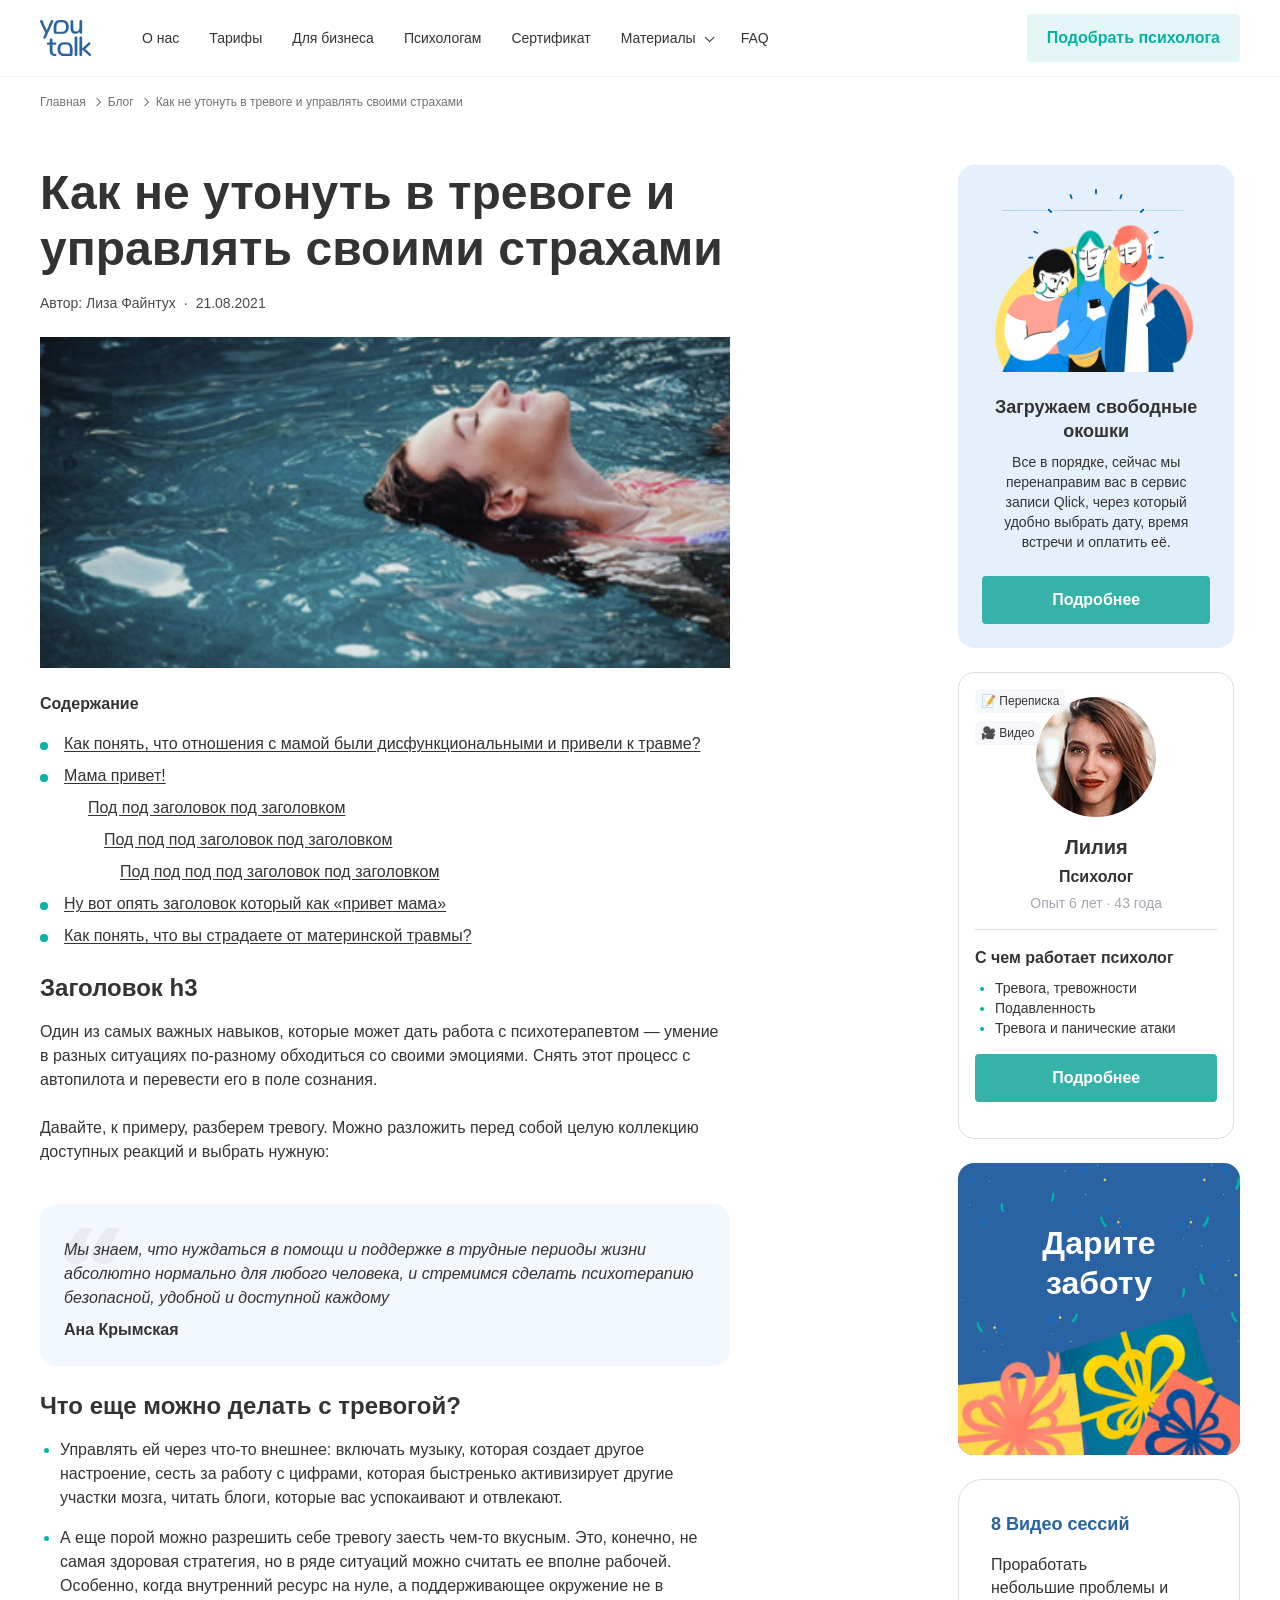
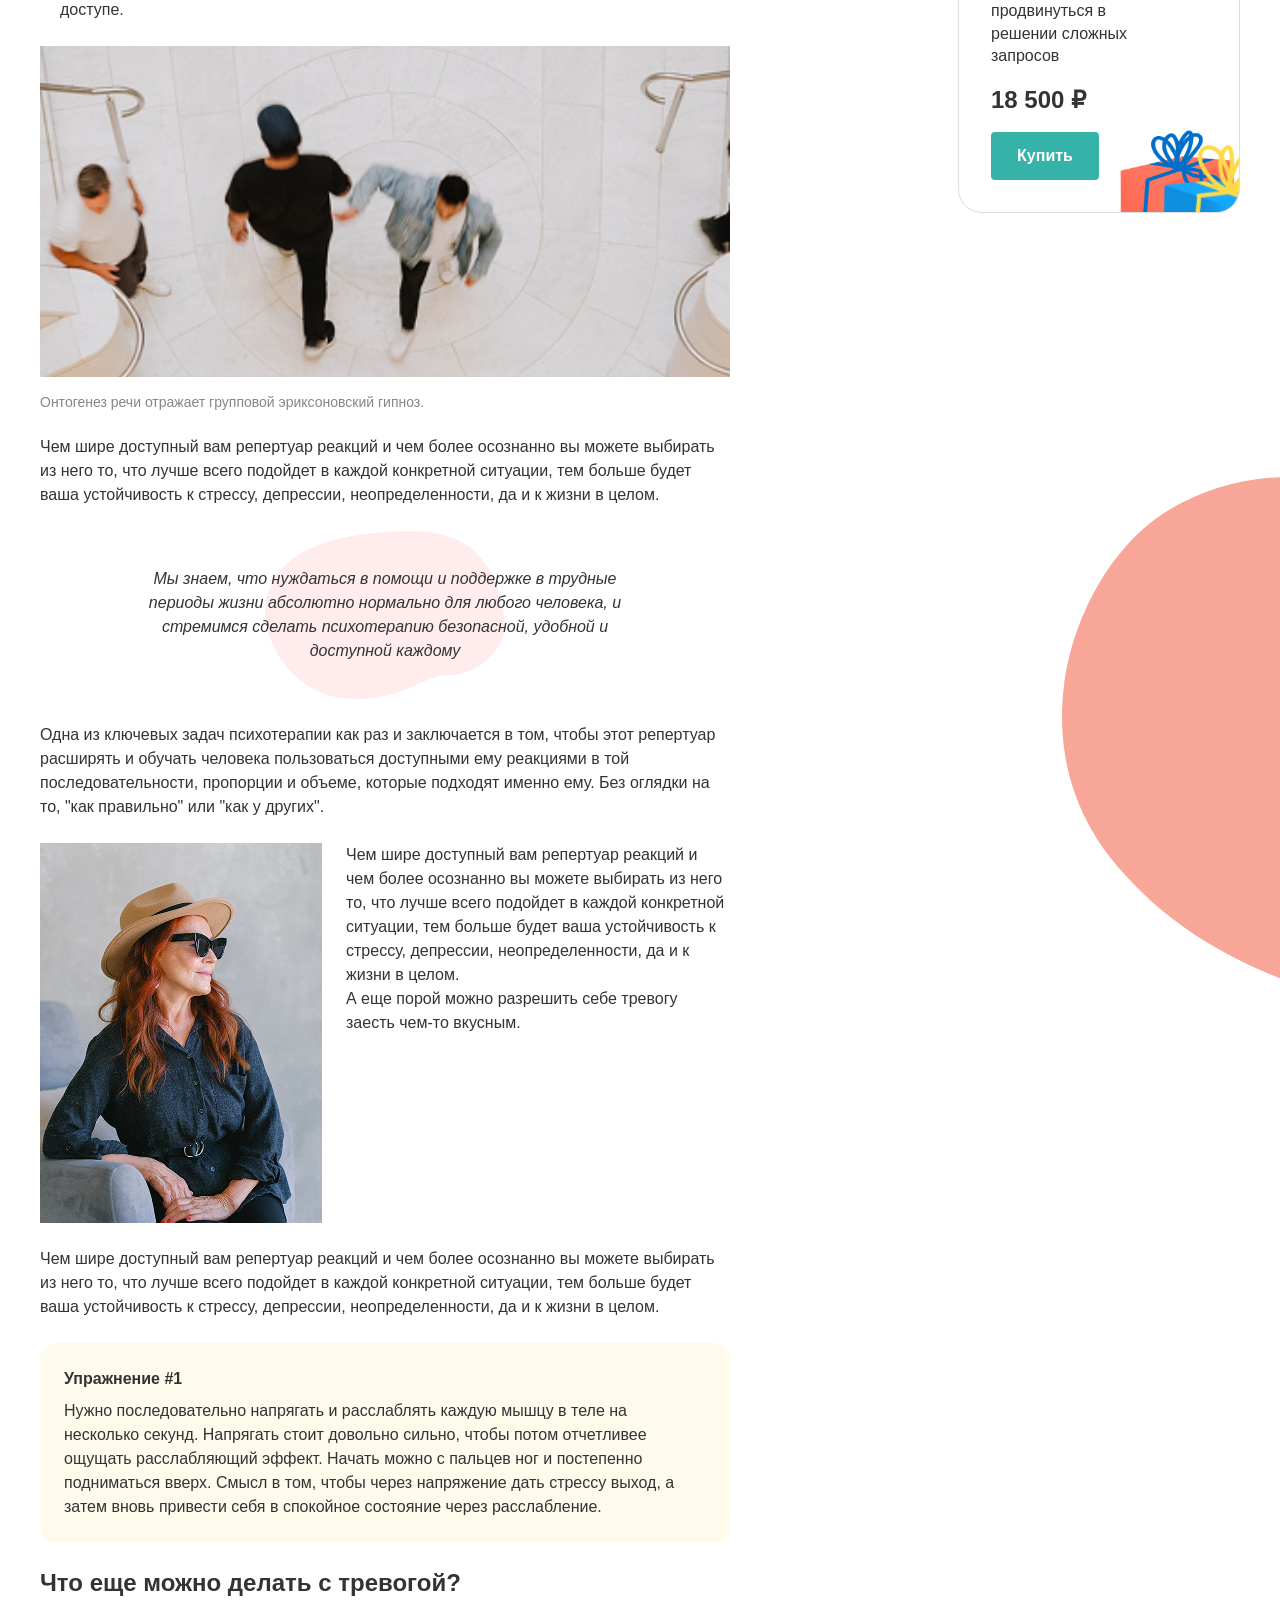
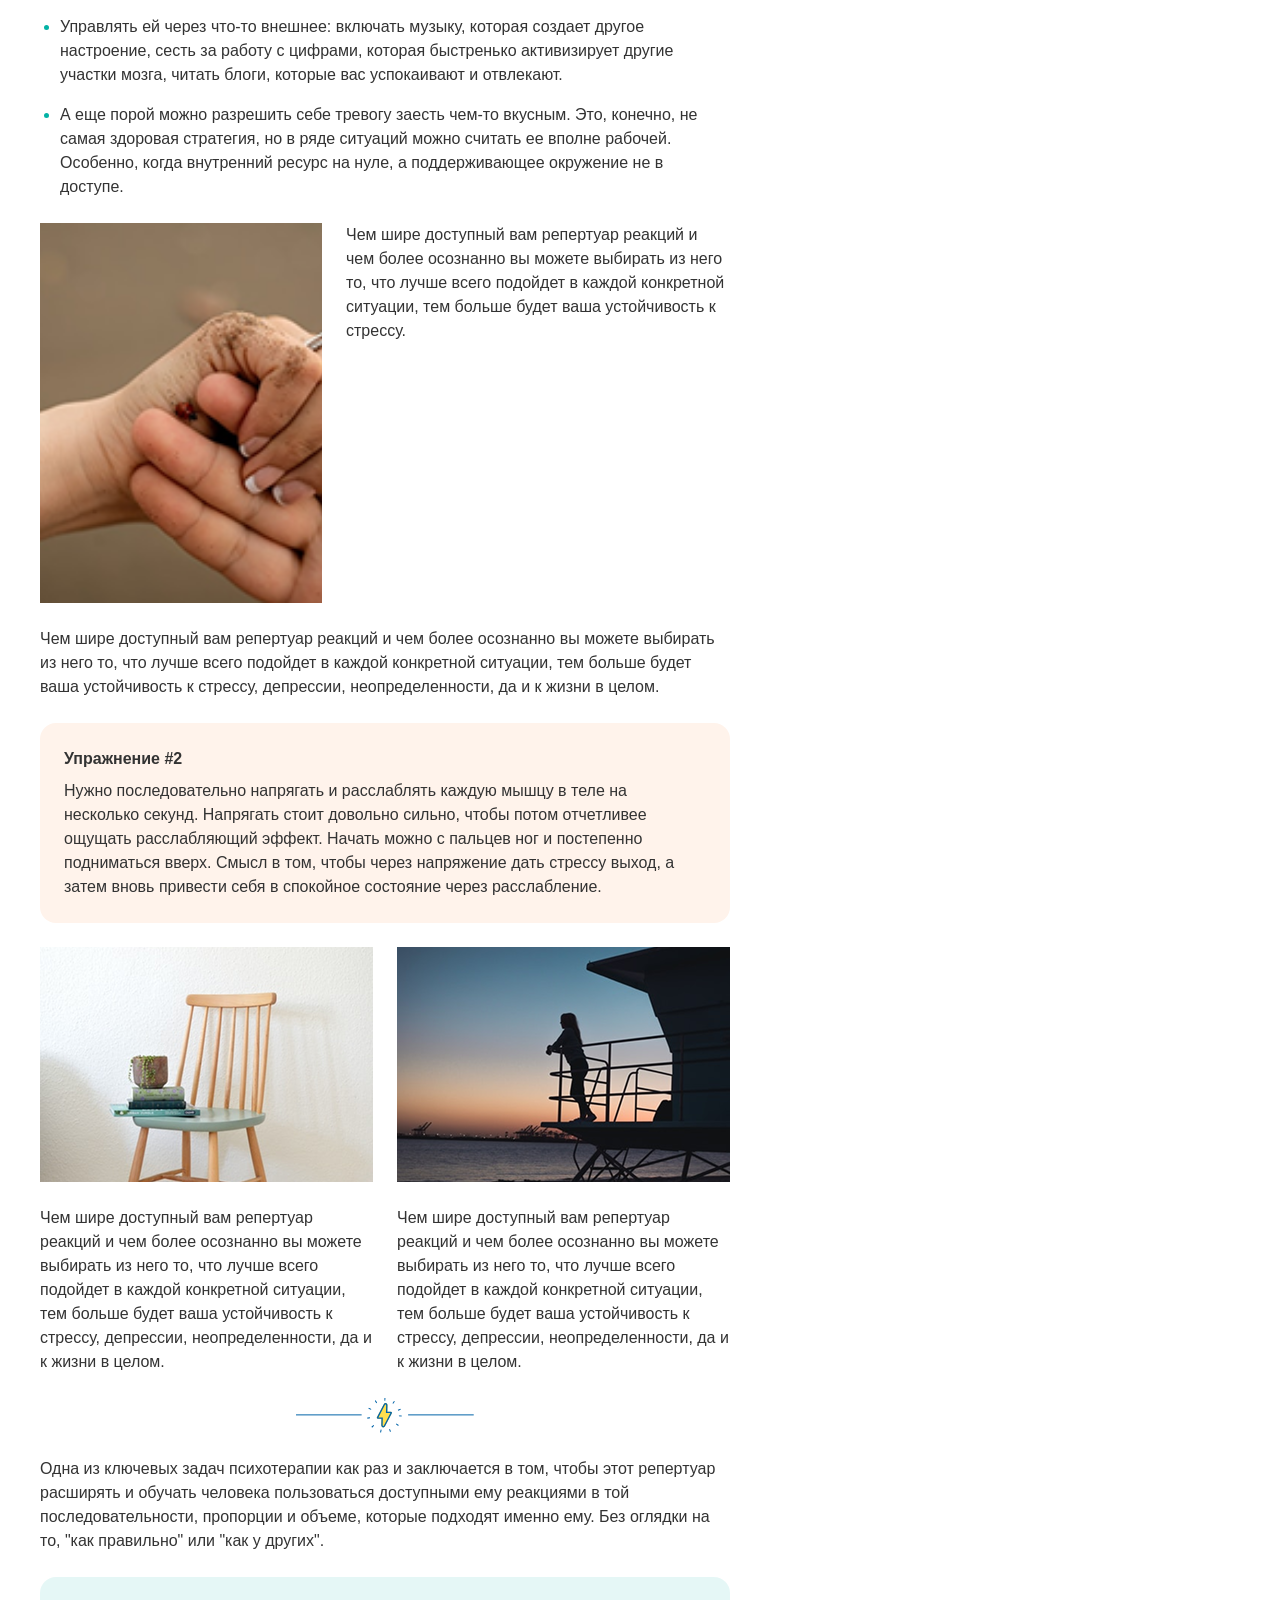
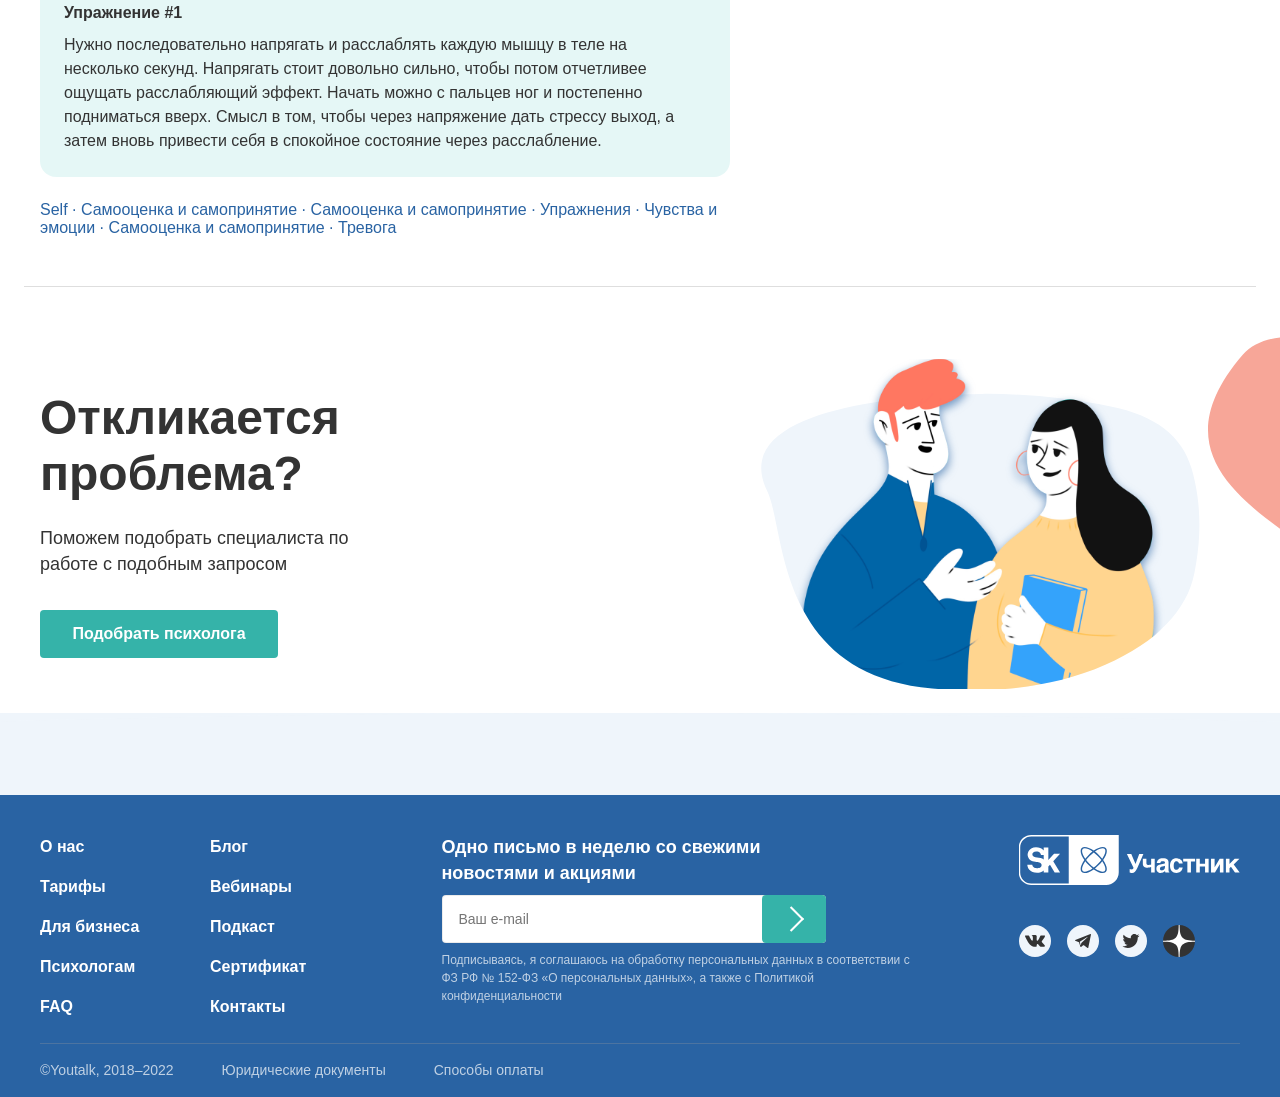
==== commit 6c8376fc: "fix + format" ====
--- a/article.html
+++ b/article.html
@@ -1,479 +1,484 @@
 <!DOCTYPE html>
 <html lang="ru">
 <head>
-  <meta charset="UTF-8">
-  <meta name="viewport" content="width=device-width, initial-scale=1.0">
-  <title>YouTalk — Как не утонуть в тревоге</title>
-
-  <link rel="stylesheet" href="./css/normalize.css">
-  <link rel="stylesheet" href="./css/base.css">
-  <link rel="stylesheet" href="./css/header.css">
-  <link rel="stylesheet" href="./css/article.css">
-  <link rel="stylesheet" href="./css/footer.css">
-  <link rel="stylesheet" href="./css/adaptive.css">
+    <meta charset="UTF-8">
+    <meta name="viewport" content="width=device-width, initial-scale=1.0">
+    <title>YouTalk — Как не утонуть в тревоге</title>
+
+    <link rel="stylesheet" href="./css/normalize.css">
+    <link rel="stylesheet" href="./css/base.css">
+    <link rel="stylesheet" href="./css/header.css">
+    <link rel="stylesheet" href="./css/article.css">
+    <link rel="stylesheet" href="./css/footer.css">
+    <link rel="stylesheet" href="./css/adaptive.css">
 </head>
 <body>
-  <header class="header">
+<header class="header">
     <div class="container header__container">
-      <a class="header__logo logo" href="./index.html" aria-label="Главная страница YouTalk">
-        <img class="logo__image" src="./icons/logo.svg" alt="Логотип YouTalk">
-      </a>
-
-      <nav class="header__nav nav" aria-label="Основная навигация">
-        <ul class="nav__list">
-          <li class="nav__item"><a class="nav__link" href="#">О нас</a></li>
-          <li class="nav__item"><a class="nav__link" href="#">Тарифы</a></li>
-          <li class="nav__item"><a class="nav__link" href="#">Для бизнеса</a></li>
-          <li class="nav__item"><a class="nav__link" href="#">Психологам</a></li>
-          <li class="nav__item"><a class="nav__link" href="#">Сертификат</a></li>
-          <li class="nav__item">
-            <a class="nav__link nav__link--dropdown" href="#">Материалы</a>
-          </li>
-          <li class="nav__item"><a class="nav__link" href="#">FAQ</a></li>
-        </ul>
-      </nav>
-
-      <button class="header__button button button--light" type="button">
-        Подобрать психолога
-      </button>
-
-      <button class="header__burger burger" type="button" aria-label="Открыть меню">
-        <span class="burger__line"></span>
-        <span class="burger__line"></span>
-        <span class="burger__line"></span>
-      </button>
+        <a class="header__logo logo" href="./index.html" aria-label="Главная страница YouTalk">
+            <img class="logo__image" src="./icons/logo.svg" alt="Логотип YouTalk">
+        </a>
+
+        <nav class="header__nav nav" aria-label="Основная навигация">
+            <ul class="nav__list">
+                <li class="nav__item"><a class="nav__link" href="#">О нас</a></li>
+                <li class="nav__item"><a class="nav__link" href="#">Тарифы</a></li>
+                <li class="nav__item"><a class="nav__link" href="#">Для бизнеса</a></li>
+                <li class="nav__item"><a class="nav__link" href="#">Психологам</a></li>
+                <li class="nav__item"><a class="nav__link" href="#">Сертификат</a></li>
+                <li class="nav__item">
+                    <a class="nav__link nav__link--dropdown" href="#">Материалы</a>
+                </li>
+                <li class="nav__item"><a class="nav__link" href="#">FAQ</a></li>
+            </ul>
+        </nav>
+
+        <button class="header__button button button--light" type="button">
+            Подобрать психолога
+        </button>
+
+        <button class="header__burger burger" type="button" aria-label="Открыть меню">
+            <span class="burger__line"></span>
+            <span class="burger__line"></span>
+            <span class="burger__line"></span>
+        </button>
     </div>
-  </header>
-
-  <main class="article-page">
+</header>
+
+<main class="article-page">
     <div class="container">
-      <nav class="breadcrumbs article-page__breadcrumbs" aria-label="Хлебные крошки">
-          <ul class="breadcrumbs__list">
-            <li class="breadcrumbs__item">
-              <a class="breadcrumbs__link" href="./index.html">Главная</a>
-            </li>
-            <li class="breadcrumbs__item">
-              <a class="breadcrumbs__link" href="./index.html">Блог</a>
-            </li>
-            <li class="breadcrumbs__item">
+        <nav class="breadcrumbs article-page__breadcrumbs" aria-label="Хлебные крошки">
+            <ul class="breadcrumbs__list">
+                <li class="breadcrumbs__item">
+                    <a class="breadcrumbs__link" href="./index.html">Главная</a>
+                </li>
+                <li class="breadcrumbs__item">
+                    <a class="breadcrumbs__link" href="./index.html">Блог</a>
+                </li>
+                <li class="breadcrumbs__item">
               <span class="breadcrumbs__current" aria-current="page">
                 Как не утонуть в тревоге и управлять своими страхами
               </span>
-            </li>
-          </ul>
+                </li>
+            </ul>
         </nav>
-      <div  class="article-page__container">
-      <article class="article">
-
-
-
-
-
-        <h1 class="article__title">
-          Как не утонуть в тревоге и управлять своими страхами
-        </h1>
-
-        <div class="article__meta">
-          <span>Автор: Лиза Файнтух</span>
-          <span>21.08.2021</span>
+        <div class="article-page__container">
+            <article class="article">
+
+
+                <h1 class="article__title">
+                    Как не утонуть в тревоге и управлять своими страхами
+                </h1>
+
+                <div class="article__meta">
+                    <span>Автор: Лиза Файнтух</span>
+                    <span>21.08.2021</span>
+                </div>
+
+                <img class="article__hero" src="./images/article/calm-water.png" alt="Человек спокойно лежит на воде">
+
+                <section class="article-toc">
+                    <h2 class="article-toc__title">Содержание</h2>
+
+                    <ul class="article-toc__list">
+                        <li class="article-toc__item">
+                            <a class="article-toc__link" href="#">
+                                Как понять, что отношения с мамой были дисфункциональными и привели к травме?
+                            </a>
+                        </li>
+                        <li class="article-toc__item">
+                            <a class="article-toc__link" href="#">Мама привет!</a>
+                        </li>
+                        <li class="article-toc__item article-toc__item--level-2">
+                            <a class="article-toc__link" href="#">Под под заголовок под заголовком</a>
+                        </li>
+                        <li class="article-toc__item article-toc__item--level-3">
+                            <a class="article-toc__link" href="#">Под под под заголовок под заголовком</a>
+                        </li>
+                        <li class="article-toc__item article-toc__item--level-4">
+                            <a class="article-toc__link" href="#">Под под под под заголовок под заголовком</a>
+                        </li>
+                        <li class="article-toc__item">
+                            <a class="article-toc__link" href="#">
+                                Ну вот опять заголовок который как «привет мама»
+                            </a>
+                        </li>
+                        <li class="article-toc__item">
+                            <a class="article-toc__link" href="#">
+                                Как понять, что вы страдаете от материнской травмы?
+                            </a>
+                        </li>
+                    </ul>
+                </section>
+
+                <section class="article-section">
+                    <h3 class="article-section__title">Заголовок h3</h3>
+
+                    <p class="article-section__text">
+                        Один из самых важных навыков, которые может дать работа с психотерапевтом —
+                        умение в разных ситуациях по-разному обходиться со своими эмоциями.
+                        Снять этот процесс с автопилота и перевести его в поле сознания.
+                    </p>
+
+                    <p class="article-section__text">
+                        Давайте, к примеру, разберем тревогу. Можно разложить перед собой целую
+                        коллекцию доступных реакций и выбрать нужную:
+                    </p>
+
+                    <blockquote class="quote">
+                        <p class="quote__text">
+                            Мы знаем, что нуждаться в помощи и поддержке в трудные периоды жизни
+                            абсолютно нормально для любого человека, и стремимся сделать психотерапию
+                            безопасной, удобной и доступной каждому
+                        </p>
+                        <cite class="quote__author">Ана Крымская</cite>
+                    </blockquote>
+                </section>
+
+                <section class="article-section">
+                    <h3 class="article-section__title">Что еще можно делать с тревогой?</h3>
+
+                    <ul class="article-list">
+                        <li class="article-list__item">
+                            Управлять ей через что-то внешнее: включать музыку, которая создает другое
+                            настроение, сесть за работу с цифрами, которая быстренько активизирует другие
+                            участки мозга, читать блоги, которые вас успокаивают и отвлекают.
+                        </li>
+                        <li class="article-list__item">
+                            А еще порой можно разрешить себе тревогу заесть чем-то вкусным. Это, конечно,
+                            не самая здоровая стратегия, но в ряде ситуаций можно считать ее вполне рабочей.
+                            Особенно, когда внутренний ресурс на нуле, а поддерживающее окружение не в доступе.
+                        </li>
+                    </ul>
+
+                    <figure class="article-figure">
+                        <img class="article-figure__image" src="./images/article/group.png"
+                             alt="Группа людей в помещении">
+                        <figcaption class="article-figure__caption">
+                            Онтогенез речи отражает групповой эриксоновский гипноз.
+                        </figcaption>
+                    </figure>
+
+                    <p class="article-section__text">
+                        Чем шире доступный вам репертуар реакций и чем более осознанно вы можете
+                        выбирать из него то, что лучше всего подойдет в каждой конкретной ситуации,
+                        тем больше будет ваша устойчивость к стрессу, депрессии, неопределенности,
+                        да и к жизни в целом.
+                    </p>
+
+                    <blockquote class="center-quote">
+                        <img class="center-quote__bg" src="./icons/quote-blob.svg" alt="" aria-hidden="true">
+                        <p class="center-quote__text">
+                            Мы знаем, что нуждаться в помощи и поддержке в трудные периоды жизни
+                            абсолютно нормально для любого человека, и стремимся сделать психотерапию
+                            безопасной, удобной и доступной каждому
+                        </p>
+                    </blockquote>
+
+                    <p class="article-section__text">
+                        Одна из ключевых задач психотерапии как раз и заключается в том, чтобы этот
+                        репертуар расширять и обучать человека пользоваться доступными ему реакциями
+                        в той последовательности, пропорции и объеме, которые подходят именно ему.
+                        Без оглядки на то, "как правильно" или "как у других".
+                    </p>
+
+                    <div class="article-split">
+                        <img class="article-split__image" src="./images/article/couch.png" alt="Женщина сидит в кресле">
+                        <p class="article-split__text">
+                            Чем шире доступный вам репертуар реакций и чем более осознанно вы можете
+                            выбирать из него то, что лучше всего подойдет в каждой конкретной ситуации,
+                            тем больше будет ваша устойчивость к стрессу, депрессии, неопределенности,
+                            да и к жизни в целом.
+                            <br>
+                            А еще порой можно разрешить себе тревогу заесть чем-то вкусным.
+                        </p>
+                    </div>
+
+                    <p class="article-section__text">
+                        Чем шире доступный вам репертуар реакций и чем более осознанно вы можете
+                        выбирать из него то, что лучше всего подойдет в каждой конкретной ситуации,
+                        тем больше будет ваша устойчивость к стрессу, депрессии, неопределенности,
+                        да и к жизни в целом.
+                    </p>
+
+                    <div class="exercise exercise--yellow">
+                        <h3 class="exercise__title">Упражнение #1</h3>
+                        <p class="exercise__text">
+                            Нужно последовательно напрягать и расслаблять каждую мышцу в теле на несколько
+                            секунд. Напрягать стоит довольно сильно, чтобы потом отчетливее ощущать
+                            расслабляющий эффект. Начать можно с пальцев ног и постепенно подниматься вверх.
+                            Смысл в том, чтобы через напряжение дать стрессу выход, а затем вновь привести
+                            себя в спокойное состояние через расслабление.
+                        </p>
+                    </div>
+
+                    <h3 class="article-section__title">Что еще можно делать с тревогой?</h3>
+
+                    <ul class="article-list">
+                        <li class="article-list__item">
+                            Управлять ей через что-то внешнее: включать музыку, которая создает другое
+                            настроение, сесть за работу с цифрами, которая быстренько активизирует другие
+                            участки мозга, читать блоги, которые вас успокаивают и отвлекают.
+                        </li>
+                        <li class="article-list__item">
+                            А еще порой можно разрешить себе тревогу заесть чем-то вкусным. Это, конечно,
+                            не самая здоровая стратегия, но в ряде ситуаций можно считать ее вполне рабочей.
+                            Особенно, когда внутренний ресурс на нуле, а поддерживающее окружение не в доступе.
+                        </li>
+                    </ul>
+
+                    <div class="article-split">
+                        <img class="article-split__image article-split__image--small"
+                             src="./images/article/support-hands.png" alt="Руки в жесте поддержки">
+                        <p class="article-split__text">
+                            Чем шире доступный вам репертуар реакций и чем более осознанно вы можете
+                            выбирать из него то, что лучше всего подойдет в каждой конкретной ситуации,
+                            тем больше будет ваша устойчивость к стрессу.
+                        </p>
+                    </div>
+
+                    <p class="article-section__text">
+                        Чем шире доступный вам репертуар реакций и чем более осознанно вы можете
+                        выбирать из него то, что лучше всего подойдет в каждой конкретной ситуации,
+                        тем больше будет ваша устойчивость к стрессу, депрессии, неопределенности,
+                        да и к жизни в целом.
+                    </p>
+
+                    <div class="exercise exercise--orange">
+                        <h3 class="exercise__title">Упражнение #2</h3>
+                        <p class="exercise__text">
+                            Нужно последовательно напрягать и расслаблять каждую мышцу в теле на несколько
+                            секунд. Напрягать стоит довольно сильно, чтобы потом отчетливее ощущать
+                            расслабляющий эффект. Начать можно с пальцев ног и постепенно подниматься вверх.
+                            Смысл в том, чтобы через напряжение дать стрессу выход, а затем вновь привести
+                            себя в спокойное состояние через расслабление.
+                        </p>
+                    </div>
+
+                    <div class="article-columns">
+                        <div class="article-columns__item">
+                            <img class="article-columns__image" src="./images/article/chair.png"
+                                 alt="Деревянный стул у стены">
+                            <p class="article-columns__text">
+                                Чем шире доступный вам репертуар реакций и чем более осознанно вы можете
+                                выбирать из него то, что лучше всего подойдет в каждой конкретной ситуации,
+                                тем больше будет ваша устойчивость к стрессу, депрессии, неопределенности,
+                                да и к жизни в целом.
+                            </p>
+                        </div>
+
+                        <div class="article-columns__item">
+                            <img class="article-columns__image" src="./images/article/pier-lonely.png"
+                                 alt="Человек на деревянном пирсе">
+                            <p class="article-columns__text">
+                                Чем шире доступный вам репертуар реакций и чем более осознанно вы можете
+                                выбирать из него то, что лучше всего подойдет в каждой конкретной ситуации,
+                                тем больше будет ваша устойчивость к стрессу, депрессии, неопределенности,
+                                да и к жизни в целом.
+                            </p>
+                        </div>
+                    </div>
+
+                    <div class="article-divider" aria-hidden="true">
+                        <img class="article-divider__image" src="./icons/Group.svg" alt="">
+                    </div>
+
+                    <p class="article-section__text">
+                        Одна из ключевых задач психотерапии как раз и заключается в том, чтобы этот
+                        репертуар расширять и обучать человека пользоваться доступными ему реакциями
+                        в той последовательности, пропорции и объеме, которые подходят именно ему.
+                        Без оглядки на то, "как правильно" или "как у других".
+                    </p>
+
+                    <div class="exercise exercise--green">
+                        <h3 class="exercise__title">Упражнение #1</h3>
+                        <p class="exercise__text">
+                            Нужно последовательно напрягать и расслаблять каждую мышцу в теле на несколько
+                            секунд. Напрягать стоит довольно сильно, чтобы потом отчетливее ощущать
+                            расслабляющий эффект. Начать можно с пальцев ног и постепенно подниматься вверх.
+                            Смысл в том, чтобы через напряжение дать стрессу выход, а затем вновь привести
+                            себя в спокойное состояние через расслабление.
+                        </p>
+                    </div>
+
+                    <nav class="article-tags" aria-label="Темы статьи">
+                        <a class="article-tags__link" href="#">Self</a>
+                        <span class="article-tags__separator">·</span>
+                        <a class="article-tags__link" href="#">Самооценка и самопринятие</a>
+                        <span class="article-tags__separator">·</span>
+                        <a class="article-tags__link" href="#">Самооценка и самопринятие</a>
+                        <span class="article-tags__separator">·</span>
+                        <a class="article-tags__link" href="#">Упражнения</a>
+                        <span class="article-tags__separator">·</span>
+                        <a class="article-tags__link" href="#">Чувства и эмоции</a>
+                        <span class="article-tags__separator">·</span>
+                        <a class="article-tags__link" href="#">Самооценка и самопринятие</a>
+                        <span class="article-tags__separator">·</span>
+                        <a class="article-tags__link" href="#">Тревога</a>
+                    </nav>
+                </section>
+            </article>
+
+            <aside class="sidebar" aria-label="Дополнительная информация">
+                <section class="sidebar-card sidebar-card--blue">
+                    <img class="sidebar-card__image" src="./icons/sidebar-free-slots.svg" alt="" aria-hidden="true">
+                    <h2 class="sidebar-card__title">Загружаем свободные окошки</h2>
+                    <p class="sidebar-card__text">
+                        Все в порядке, сейчас мы перенаправим вас в сервис записи Qlick,
+                        через который удобно выбрать дату, время встречи и оплатить её.
+                    </p>
+                    <a class="sidebar-card__button button button--primary" href="#">Подробнее</a>
+                </section>
+
+                <section class="psychologist">
+                    <div class="psychologist__badges">
+                        <span class="psychologist__badge">📝 Переписка</span>
+                        <span class="psychologist__badge">🎥 Видео</span>
+                    </div>
+
+                    <img class="psychologist__avatar" src="./images/article/psychologist-lilia.png"
+                         alt="Психолог Лилия">
+
+                    <h2 class="psychologist__name">Лилия</h2>
+                    <p class="psychologist__role">Психолог</p>
+                    <p class="psychologist__meta">Опыт 6 лет · 43 года</p>
+
+                    <div class="psychologist__divider"></div>
+
+                    <h3 class="psychologist__subtitle">С чем работает психолог</h3>
+                    <ul class="psychologist__list">
+                        <li class="psychologist__item">Тревога, тревожности</li>
+                        <li class="psychologist__item">Подавленность</li>
+                        <li class="psychologist__item">Тревога и панические атаки</li>
+                    </ul>
+
+                    <a class="psychologist__button button button--primary" href="#">Подробнее</a>
+                </section>
+
+                <section class="gift">
+                    <h2 class="gift__title">Дарите заботу</h2>
+
+                    <img class="gift__image gift__image--center" src="./icons/gift-center.svg" alt=""
+                         aria-hidden="true">
+                    <img class="gift__image gift__image--left" src="./icons/gift-left.svg" alt="" aria-hidden="true">
+                    <img class="gift__image gift__image--right" src="./icons/gift-right.svg" alt="" aria-hidden="true">
+                </section>
+
+                <section class="video-offer">
+                    <div class="video-offer__content">
+                        <h2 class="video-offer__title">8 Видео сессий</h2>
+
+                        <p class="video-offer__text">
+                            Проработать небольшие проблемы и продвинуться в решении сложных запросов
+                        </p>
+
+                        <p class="video-offer__price">18 500 ₽</p>
+
+                        <a class="video-offer__button button button--primary" href="#">Купить</a>
+                    </div>
+
+                    <img class="video-offer__gift video-offer__gift--left" src="icons/sidebar-video-gift-left.svg"
+                         alt="" aria-hidden="true">
+                    <img class="video-offer__gift video-offer__gift--right" src="./icons/sidebar-video-gift-right.svg"
+                         alt="" aria-hidden="true">
+                </section>
+            </aside>
         </div>
-
-        <img class="article__hero" src="./images/article/calm-water.png" alt="Человек спокойно лежит на воде">
-
-        <section class="article-toc">
-          <h2 class="article-toc__title">Содержание</h2>
-
-          <ul class="article-toc__list">
-            <li class="article-toc__item">
-              <a class="article-toc__link" href="#">
-                Как понять, что отношения с мамой были дисфункциональными и привели к травме?
-              </a>
-            </li>
-            <li class="article-toc__item">
-              <a class="article-toc__link" href="#">Мама привет!</a>
-            </li>
-            <li class="article-toc__item article-toc__item--level-2">
-              <a class="article-toc__link" href="#">Под под заголовок под заголовком</a>
-            </li>
-            <li class="article-toc__item article-toc__item--level-3">
-              <a class="article-toc__link" href="#">Под под под заголовок под заголовком</a>
-            </li>
-            <li class="article-toc__item article-toc__item--level-4">
-              <a class="article-toc__link" href="#">Под под под под заголовок под заголовком</a>
-            </li>
-            <li class="article-toc__item">
-              <a class="article-toc__link" href="#">
-                Ну вот опять заголовок который как «привет мама»
-              </a>
-            </li>
-            <li class="article-toc__item">
-              <a class="article-toc__link" href="#">
-                Как понять, что вы страдаете от материнской травмы?
-              </a>
-            </li>
-          </ul>
-        </section>
-
-        <section class="article-section">
-          <h3 class="article-section__title">Заголовок h3</h3>
-
-          <p class="article-section__text">
-            Один из самых важных навыков, которые может дать работа с психотерапевтом —
-            умение в разных ситуациях по-разному обходиться со своими эмоциями.
-            Снять этот процесс с автопилота и перевести его в поле сознания.
-          </p>
-
-          <p class="article-section__text">
-            Давайте, к примеру, разберем тревогу. Можно разложить перед собой целую
-            коллекцию доступных реакций и выбрать нужную:
-          </p>
-
-          <blockquote class="quote">
-            <p class="quote__text">
-              Мы знаем, что нуждаться в помощи и поддержке в трудные периоды жизни
-              абсолютно нормально для любого человека, и стремимся сделать психотерапию
-              безопасной, удобной и доступной каждому
-            </p>
-            <cite class="quote__author">Ана Крымская</cite>
-          </blockquote>
-        </section>
-
-        <section class="article-section">
-          <h3 class="article-section__title">Что еще можно делать с тревогой?</h3>
-
-          <ul class="article-list">
-            <li class="article-list__item">
-              Управлять ей через что-то внешнее: включать музыку, которая создает другое
-              настроение, сесть за работу с цифрами, которая быстренько активизирует другие
-              участки мозга, читать блоги, которые вас успокаивают и отвлекают.
-            </li>
-            <li class="article-list__item">
-              А еще порой можно разрешить себе тревогу заесть чем-то вкусным. Это, конечно,
-              не самая здоровая стратегия, но в ряде ситуаций можно считать ее вполне рабочей.
-              Особенно, когда внутренний ресурс на нуле, а поддерживающее окружение не в доступе.
-            </li>
-          </ul>
-
-          <figure class="article-figure">
-            <img class="article-figure__image" src="./images/article/group.png" alt="Группа людей в помещении">
-            <figcaption class="article-figure__caption">
-              Онтогенез речи отражает групповой эриксоновский гипноз.
-            </figcaption>
-          </figure>
-
-          <p class="article-section__text">
-            Чем шире доступный вам репертуар реакций и чем более осознанно вы можете
-            выбирать из него то, что лучше всего подойдет в каждой конкретной ситуации,
-            тем больше будет ваша устойчивость к стрессу, депрессии, неопределенности,
-            да и к жизни в целом.
-          </p>
-
-          <blockquote class="center-quote">
-            <img class="center-quote__bg" src="./icons/quote-blob.svg" alt="" aria-hidden="true">
-            <p class="center-quote__text">
-              Мы знаем, что нуждаться в помощи и поддержке в трудные периоды жизни
-              абсолютно нормально для любого человека, и стремимся сделать психотерапию
-              безопасной, удобной и доступной каждому
-            </p>
-          </blockquote>
-
-          <p class="article-section__text">
-            Одна из ключевых задач психотерапии как раз и заключается в том, чтобы этот
-            репертуар расширять и обучать человека пользоваться доступными ему реакциями
-            в той последовательности, пропорции и объеме, которые подходят именно ему.
-            Без оглядки на то, "как правильно" или "как у других".
-          </p>
-
-          <div class="article-split">
-            <img class="article-split__image" src="./images/article/couch.png" alt="Женщина сидит в кресле">
-            <p class="article-split__text">
-              Чем шире доступный вам репертуар реакций и чем более осознанно вы можете
-              выбирать из него то, что лучше всего подойдет в каждой конкретной ситуации,
-              тем больше будет ваша устойчивость к стрессу, депрессии, неопределенности,
-              да и к жизни в целом.
-              <br>
-              А еще порой можно разрешить себе тревогу заесть чем-то вкусным.
-            </p>
-          </div>
-
-          <p class="article-section__text">
-            Чем шире доступный вам репертуар реакций и чем более осознанно вы можете
-            выбирать из него то, что лучше всего подойдет в каждой конкретной ситуации,
-            тем больше будет ваша устойчивость к стрессу, депрессии, неопределенности,
-            да и к жизни в целом.
-          </p>
-
-          <div class="exercise exercise--yellow">
-            <h3 class="exercise__title">Упражнение #1</h3>
-            <p class="exercise__text">
-              Нужно последовательно напрягать и расслаблять каждую мышцу в теле на несколько
-              секунд. Напрягать стоит довольно сильно, чтобы потом отчетливее ощущать
-              расслабляющий эффект. Начать можно с пальцев ног и постепенно подниматься вверх.
-              Смысл в том, чтобы через напряжение дать стрессу выход, а затем вновь привести
-              себя в спокойное состояние через расслабление.
-            </p>
-          </div>
-
-          <h3 class="article-section__title">Что еще можно делать с тревогой?</h3>
-
-          <ul class="article-list">
-            <li class="article-list__item">
-              Управлять ей через что-то внешнее: включать музыку, которая создает другое
-              настроение, сесть за работу с цифрами, которая быстренько активизирует другие
-              участки мозга, читать блоги, которые вас успокаивают и отвлекают.
-            </li>
-            <li class="article-list__item">
-              А еще порой можно разрешить себе тревогу заесть чем-то вкусным. Это, конечно,
-              не самая здоровая стратегия, но в ряде ситуаций можно считать ее вполне рабочей.
-              Особенно, когда внутренний ресурс на нуле, а поддерживающее окружение не в доступе.
-            </li>
-          </ul>
-
-          <div class="article-split">
-            <img class="article-split__image article-split__image--small" src="./images/article/support-hands.png" alt="Руки в жесте поддержки">
-            <p class="article-split__text">
-              Чем шире доступный вам репертуар реакций и чем более осознанно вы можете
-              выбирать из него то, что лучше всего подойдет в каждой конкретной ситуации,
-              тем больше будет ваша устойчивость к стрессу.
-            </p>
-          </div>
-
-          <p class="article-section__text">
-            Чем шире доступный вам репертуар реакций и чем более осознанно вы можете
-            выбирать из него то, что лучше всего подойдет в каждой конкретной ситуации,
-            тем больше будет ваша устойчивость к стрессу, депрессии, неопределенности,
-            да и к жизни в целом.
-          </p>
-
-          <div class="exercise exercise--orange">
-            <h3 class="exercise__title">Упражнение #2</h3>
-            <p class="exercise__text">
-              Нужно последовательно напрягать и расслаблять каждую мышцу в теле на несколько
-              секунд. Напрягать стоит довольно сильно, чтобы потом отчетливее ощущать
-              расслабляющий эффект. Начать можно с пальцев ног и постепенно подниматься вверх.
-              Смысл в том, чтобы через напряжение дать стрессу выход, а затем вновь привести
-              себя в спокойное состояние через расслабление.
-            </p>
-          </div>
-
-          <div class="article-columns">
-            <div class="article-columns__item">
-              <img class="article-columns__image" src="./images/article/chair.png" alt="Деревянный стул у стены">
-              <p class="article-columns__text">
-                Чем шире доступный вам репертуар реакций и чем более осознанно вы можете
-                выбирать из него то, что лучше всего подойдет в каждой конкретной ситуации,
-                тем больше будет ваша устойчивость к стрессу, депрессии, неопределенности,
-                да и к жизни в целом.
-              </p>
+    </div>
+
+    <section class="promo">
+        <div class="container promo__container">
+            <div class="promo__content">
+                <h2 class="promo__title">Откликается проблема?</h2>
+                <p class="promo__text">
+                    Поможем подобрать специалиста по работе с подобным запросом
+                </p>
+                <button class="promo__button button button--primary" type="button">
+                    Подобрать психолога
+                </button>
             </div>
 
-            <div class="article-columns__item">
-              <img class="article-columns__image" src="./images/article/pier-lonely.png" alt="Человек на деревянном пирсе">
-              <p class="article-columns__text">
-                Чем шире доступный вам репертуар реакций и чем более осознанно вы можете
-                выбирать из него то, что лучше всего подойдет в каждой конкретной ситуации,
-                тем больше будет ваша устойчивость к стрессу, депрессии, неопределенности,
-                да и к жизни в целом.
-              </p>
+            <img class="promo__image" src="./icons/promo-illustration.svg" alt="" aria-hidden="true">
+        </div>
+    </section>
+
+    <section class="article-wave" aria-hidden="true"></section>
+</main>
+
+<footer class="footer">
+    <div class="container footer__container">
+        <div class="footer__top">
+            <nav class="footer__nav footer-nav" aria-label="Навигация в подвале">
+                <ul class="footer-nav__list">
+                    <li class="footer-nav__item"><a class="footer-nav__link" href="#">О нас</a></li>
+                    <li class="footer-nav__item"><a class="footer-nav__link" href="#">Тарифы</a></li>
+                    <li class="footer-nav__item"><a class="footer-nav__link" href="#">Для бизнеса</a></li>
+                    <li class="footer-nav__item"><a class="footer-nav__link" href="#">Психологам</a></li>
+                    <li class="footer-nav__item"><a class="footer-nav__link" href="#">FAQ</a></li>
+                </ul>
+
+                <ul class="footer-nav__list">
+                    <li class="footer-nav__item"><a class="footer-nav__link" href="#">Блог</a></li>
+                    <li class="footer-nav__item"><a class="footer-nav__link" href="#">Вебинары</a></li>
+                    <li class="footer-nav__item"><a class="footer-nav__link" href="#">Подкаст</a></li>
+                    <li class="footer-nav__item"><a class="footer-nav__link" href="#">Сертификат</a></li>
+                    <li class="footer-nav__item"><a class="footer-nav__link" href="#">Контакты</a></li>
+                </ul>
+            </nav>
+
+            <div class="footer__subscribe subscribe">
+                <h2 class="subscribe__title">
+                    Одно письмо в неделю со свежими новостями и акциями
+                </h2>
+
+                <form class="subscribe__form" action="#" method="post">
+                    <label class="visually-hidden" for="email">Ваш e-mail</label>
+                    <input class="subscribe__input" id="email" type="email" name="email" placeholder="Ваш e-mail">
+                    <button class="subscribe__button" type="submit" aria-label="Подписаться"></button>
+                </form>
+
+                <p class="subscribe__text">
+                    Подписываясь, я соглашаюсь на обработку персональных данных в соответствии
+                    с ФЗ РФ № 152-ФЗ «О персональных данных», а также с Политикой конфиденциальности
+                </p>
             </div>
-          </div>
-
-          <div class="article-divider" aria-hidden="true">
-            <img class="article-divider__image" src="./icons/Group.svg" alt="">
-          </div>
-
-          <p class="article-section__text">
-            Одна из ключевых задач психотерапии как раз и заключается в том, чтобы этот
-            репертуар расширять и обучать человека пользоваться доступными ему реакциями
-            в той последовательности, пропорции и объеме, которые подходят именно ему.
-            Без оглядки на то, "как правильно" или "как у других".
-          </p>
-
-          <div class="exercise exercise--green">
-            <h3 class="exercise__title">Упражнение #1</h3>
-            <p class="exercise__text">
-              Нужно последовательно напрягать и расслаблять каждую мышцу в теле на несколько
-              секунд. Напрягать стоит довольно сильно, чтобы потом отчетливее ощущать
-              расслабляющий эффект. Начать можно с пальцев ног и постепенно подниматься вверх.
-              Смысл в том, чтобы через напряжение дать стрессу выход, а затем вновь привести
-              себя в спокойное состояние через расслабление.
-            </p>
-          </div>
-
-          <nav class="article-tags" aria-label="Темы статьи">
-            <a class="article-tags__link" href="#">Self</a>
-            <span class="article-tags__separator">·</span>
-            <a class="article-tags__link" href="#">Самооценка и самопринятие</a>
-            <span class="article-tags__separator">·</span>
-            <a class="article-tags__link" href="#">Самооценка и самопринятие</a>
-            <span class="article-tags__separator">·</span>
-            <a class="article-tags__link" href="#">Упражнения</a>
-            <span class="article-tags__separator">·</span>
-            <a class="article-tags__link" href="#">Чувства и эмоции</a>
-            <span class="article-tags__separator">·</span>
-            <a class="article-tags__link" href="#">Самооценка и самопринятие</a>
-            <span class="article-tags__separator">·</span>
-            <a class="article-tags__link" href="#">Тревога</a>
-          </nav>
-        </section>
-      </article>
-
-      <aside class="sidebar" aria-label="Дополнительная информация">
-        <section class="sidebar-card sidebar-card--blue">
-          <img class="sidebar-card__image" src="./icons/sidebar-free-slots.svg" alt="" aria-hidden="true">
-          <h2 class="sidebar-card__title">Загружаем свободные окошки</h2>
-          <p class="sidebar-card__text">
-            Все в порядке, сейчас мы перенаправим вас в сервис записи Qlick,
-            через который удобно выбрать дату, время встречи и оплатить её.
-          </p>
-          <a class="sidebar-card__button button button--primary" href="#">Подробнее</a>
-        </section>
-
-        <section class="psychologist">
-          <div class="psychologist__badges">
-            <span class="psychologist__badge">📝 Переписка</span>
-            <span class="psychologist__badge">🎥 Видео</span>
-          </div>
-
-          <img class="psychologist__avatar" src="./images/article/psychologist-lilia.png" alt="Психолог Лилия">
-
-          <h2 class="psychologist__name">Лилия</h2>
-          <p class="psychologist__role">Психолог</p>
-          <p class="psychologist__meta">Опыт 6 лет · 43 года</p>
-
-          <div class="psychologist__divider"></div>
-
-          <h3 class="psychologist__subtitle">С чем работает психолог</h3>
-          <ul class="psychologist__list">
-            <li class="psychologist__item">Тревога, тревожности</li>
-            <li class="psychologist__item">Подавленность</li>
-            <li class="psychologist__item">Тревога и панические атаки</li>
-          </ul>
-
-          <a class="psychologist__button button button--primary" href="#">Подробнее</a>
-        </section>
-
-<section class="gift">
-  <h2 class="gift__title">Дарите заботу</h2>
-
-  <img class="gift__image gift__image--center" src="./icons/gift-center.svg" alt="" aria-hidden="true">
-  <img class="gift__image gift__image--left" src="./icons/gift-left.svg" alt="" aria-hidden="true">
-  <img class="gift__image gift__image--right" src="./icons/gift-right.svg" alt="" aria-hidden="true">
-</section>
-
-<section class="video-offer">
-  <div class="video-offer__content">
-    <h2 class="video-offer__title">8 Видео сессий</h2>
-
-    <p class="video-offer__text">
-      Проработать небольшие проблемы и продвинуться в решении сложных запросов
-    </p>
-
-    <p class="video-offer__price">18 500 ₽</p>
-
-    <a class="video-offer__button button button--primary" href="#">Купить</a>
-  </div>
-
-  <img class="video-offer__gift video-offer__gift--left" src="icons/sidebar-video-gift-left.svg" alt="" aria-hidden="true">
-  <img class="video-offer__gift video-offer__gift--right" src="./icons/sidebar-video-gift-right.svg" alt="" aria-hidden="true">
-</section>
-      </aside>
-      </div>
+
+            <div class="footer__social social">
+                <a class="social__skolkovo" href="#" aria-label="Участник Сколково">
+                    <img src="./icons/sk.svg" alt="" aria-hidden="true">
+                </a>
+
+                <ul class="social__list">
+                    <li class="social__item">
+                        <a class="social__link" href="#" aria-label="ВКонтакте">
+                            <img src="./icons/vk.svg" alt="" aria-hidden="true">
+                        </a>
+                    </li>
+                    <li class="social__item">
+                        <a class="social__link" href="#" aria-label="Telegram">
+                            <img src="./icons/telegram.svg" alt="" aria-hidden="true">
+                        </a>
+                    </li>
+                    <li class="social__item">
+                        <a class="social__link" href="#" aria-label="Twitter">
+                            <img src="./icons/twitter.svg" alt="" aria-hidden="true">
+                        </a>
+                    </li>
+                    <li class="social__item">
+                        <a class="social__link" href="#" aria-label="Дзен">
+                            <img src="./icons/dzen.svg" alt="" aria-hidden="true">
+                        </a>
+                    </li>
+                </ul>
+            </div>
+        </div>
+
+        <div class="footer__bottom">
+            <p class="footer__copyright">©Youtalk, 2018–2022</p>
+            <a class="footer__document" href="#">Юридические документы</a>
+            <a class="footer__document" href="#">Способы оплаты</a>
+        </div>
     </div>
-
-    <section class="promo">
-      <div class="container promo__container">
-        <div class="promo__content">
-          <h2 class="promo__title">Откликается проблема?</h2>
-          <p class="promo__text">
-            Поможем подобрать специалиста по работе с подобным запросом
-          </p>
-          <button class="promo__button button button--primary" type="button">
-            Подобрать психолога
-          </button>
-        </div>
-
-        <img class="promo__image" src="./icons/promo-illustration.svg" alt="" aria-hidden="true">
-      </div>
-    </section>
-
-        <section class="article-wave" aria-hidden="true"></section>
-  </main>
-
-  <footer class="footer">
-    <div class="container footer__container">
-      <div class="footer__top">
-        <nav class="footer__nav footer-nav" aria-label="Навигация в подвале">
-          <ul class="footer-nav__list">
-            <li class="footer-nav__item"><a class="footer-nav__link" href="#">О нас</a></li>
-            <li class="footer-nav__item"><a class="footer-nav__link" href="#">Тарифы</a></li>
-            <li class="footer-nav__item"><a class="footer-nav__link" href="#">Для бизнеса</a></li>
-            <li class="footer-nav__item"><a class="footer-nav__link" href="#">Психологам</a></li>
-            <li class="footer-nav__item"><a class="footer-nav__link" href="#">FAQ</a></li>
-          </ul>
-
-          <ul class="footer-nav__list">
-            <li class="footer-nav__item"><a class="footer-nav__link" href="#">Блог</a></li>
-            <li class="footer-nav__item"><a class="footer-nav__link" href="#">Вебинары</a></li>
-            <li class="footer-nav__item"><a class="footer-nav__link" href="#">Подкаст</a></li>
-            <li class="footer-nav__item"><a class="footer-nav__link" href="#">Сертификат</a></li>
-            <li class="footer-nav__item"><a class="footer-nav__link" href="#">Контакты</a></li>
-          </ul>
-        </nav>
-
-        <div class="footer__subscribe subscribe">
-          <h2 class="subscribe__title">
-            Одно письмо в неделю со свежими новостями и акциями
-          </h2>
-
-          <form class="subscribe__form" action="#" method="post">
-            <label class="visually-hidden" for="email">Ваш e-mail</label>
-            <input class="subscribe__input" id="email" type="email" name="email" placeholder="Ваш e-mail">
-            <button class="subscribe__button" type="submit" aria-label="Подписаться"></button>
-          </form>
-
-          <p class="subscribe__text">
-            Подписываясь, я соглашаюсь на обработку персональных данных в соответствии
-            с ФЗ РФ № 152-ФЗ «О персональных данных», а также с Политикой конфиденциальности
-          </p>
-        </div>
-
-        <div class="footer__social social">
-          <a class="social__skolkovo" href="#" aria-label="Участник Сколково">
-            <img src="./icons/sk.svg" alt="" aria-hidden="true">
-          </a>
-
-          <ul class="social__list">
-            <li class="social__item">
-              <a class="social__link" href="#" aria-label="ВКонтакте">
-                <img src="./icons/vk.svg" alt="" aria-hidden="true">
-              </a>
-            </li>
-            <li class="social__item">
-              <a class="social__link" href="#" aria-label="Telegram">
-                <img src="./icons/telegram.svg" alt="" aria-hidden="true">
-              </a>
-            </li>
-            <li class="social__item">
-              <a class="social__link" href="#" aria-label="Twitter">
-                <img src="./icons/twitter.svg" alt="" aria-hidden="true">
-              </a>
-            </li>
-            <li class="social__item">
-              <a class="social__link" href="#" aria-label="Дзен">
-                <img src="./icons/dzen.svg" alt="" aria-hidden="true">
-              </a>
-            </li>
-          </ul>
-        </div>
-      </div>
-
-      <div class="footer__bottom">
-        <p class="footer__copyright">©Youtalk, 2018–2022</p>
-        <a class="footer__document" href="#">Юридические документы</a>
-        <a class="footer__document" href="#">Способы оплаты</a>
-      </div>
-    </div>
-  </footer>
+</footer>
 </body>
 </html>
--- a/css/base.css
+++ b/css/base.css
@@ -1,121 +1,121 @@
 :root {
-  --color-text: #333333;
-  --color-muted: #868686;
-  --color-primary: #03b2a5;
-  --color-primary-dark: #35b3a9;
-  --color-light: #e3f5f5;
-  --color-border: #C1C5CD;
-  --color-white: #ffffff;
-  --color-footer: #2963a3;
-  --color-blue: #2963a3;
+    --color-text: #333333;
+    --color-muted: #868686;
+    --color-primary: #03b2a5;
+    --color-primary-dark: #35b3a9;
+    --color-light: #e3f5f5;
+    --color-border: #C1C5CD;
+    --color-white: #ffffff;
+    --color-footer: #2963a3;
+    --color-blue: #2963a3;
 
-  --container-width: 1200px;
-  --container-padding: 16px;
+    --container-width: 1200px;
+    --container-padding: 16px;
 }
 
 *,
 *::before,
 *::after {
-  box-sizing: border-box;
+    box-sizing: border-box;
 }
 
 body {
-  min-width: 320px;
-  margin: 0;
-  font-family: Arial, Helvetica, sans-serif;
-  color: var(--color-text);
-  background-color: var(--color-white);
+    min-width: 320px;
+    margin: 0;
+    font-family: Arial, Helvetica, sans-serif;
+    color: var(--color-text);
+    background-color: var(--color-white);
 }
 
 img {
-  display: block;
-  max-width: 100%;
+    display: block;
+    max-width: 100%;
 }
 
 a {
-  color: inherit;
-  text-decoration: none;
+    color: inherit;
+    text-decoration: none;
 }
 
 button {
-  font-family: inherit;
-  cursor: pointer;
+    font-family: inherit;
+    cursor: pointer;
 }
 
 a,
 button {
-  cursor: pointer;
+    cursor: pointer;
 }
 
 .container {
-  max-width: calc(var(--container-width) + var(--container-padding) * 2);
-  margin: 0 auto;
-  padding: 0 var(--container-padding);
+    max-width: calc(var(--container-width) + var(--container-padding) * 2);
+    margin: 0 auto;
+    padding: 0 var(--container-padding);
 }
 
 .button {
-  border: none;
-  border-radius: 4px;
-  font-weight: 700;
-  transition: opacity 0.2s ease;
+    border: none;
+    border-radius: 4px;
+    font-weight: 700;
+    transition: opacity 0.2s ease;
 }
 
 .button:hover {
-  opacity: 0.85;
+    opacity: 0.85;
 }
 
 .button--light {
-  padding: 14px 20px;
-  font-size: 16px;
-  line-height: 1.25;
-  color: var(--color-primary);
-  background-color: var(--color-light);
+    padding: 14px 20px;
+    font-size: 16px;
+    line-height: 1.25;
+    color: var(--color-primary);
+    background-color: var(--color-light);
 }
 
 .button--primary {
-  padding: 12px 16px;
-  font-size: 16px;
-  line-height: 1.5;
-  color: var(--color-white);
-  background-color: var(--color-primary-dark);
+    padding: 12px 16px;
+    font-size: 16px;
+    line-height: 1.5;
+    color: var(--color-white);
+    background-color: var(--color-primary-dark);
 }
 
 .breadcrumbs {
-  margin-bottom: 30px;
+    margin-bottom: 30px;
 }
 
 .breadcrumbs__list {
-  display: flex;
-  align-items: center;
-  flex-wrap: wrap;
-  gap: 8px;
-  margin: 0;
-  padding: 0;
-  list-style: none;
+    display: flex;
+    align-items: center;
+    flex-wrap: wrap;
+    gap: 8px;
+    margin: 0;
+    padding: 0;
+    list-style: none;
 }
 
 .breadcrumbs__item {
-  display: flex;
-  align-items: center;
-  font-size: 12px;
-  line-height: 1.5;
-  color: rgba(51, 51, 51, 0.7);
+    display: flex;
+    align-items: center;
+    font-size: 12px;
+    line-height: 1.5;
+    color: rgba(51, 51, 51, 0.7);
 }
 
 .breadcrumbs__item:not(:last-child)::after {
-  content: "";
-  width: 6px;
-  height: 6px;
-  margin-left: 8px;
-  border-top: 1px solid rgba(51, 51, 51, 0.7);
-  border-right: 1px solid rgba(51, 51, 51, 0.7);
-  transform: rotate(45deg);
+    content: "";
+    width: 6px;
+    height: 6px;
+    margin-left: 8px;
+    border-top: 1px solid rgba(51, 51, 51, 0.7);
+    border-right: 1px solid rgba(51, 51, 51, 0.7);
+    transform: rotate(45deg);
 }
 
 .visually-hidden {
-  position: absolute;
-  width: 1px;
-  height: 1px;
-  clip: rect(0 0 0 0);
-  overflow: hidden;
+    position: absolute;
+    width: 1px;
+    height: 1px;
+    clip: rect(0 0 0 0);
+    overflow: hidden;
 }
--- a/css/header.css
+++ b/css/header.css
@@ -1,79 +1,79 @@
 .header {
-  border-bottom: 1px solid #eff5fb;
-  background-color: var(--color-white);
+    border-bottom: 1px solid #eff5fb;
+    background-color: var(--color-white);
 }
 
 .header__container {
-  display: flex;
-  align-items: center;
-  min-height: 76px;
+    display: flex;
+    align-items: center;
+    min-height: 76px;
 }
 
 .header__logo {
-  flex-shrink: 0;
-  margin-right: 51px;
+    flex-shrink: 0;
+    margin-right: 51px;
 }
 
 .logo__image {
-  width: 51px;
-  height: auto;
+    width: 51px;
+    height: auto;
 }
 
 .header__nav {
-  margin-right: auto;
+    margin-right: auto;
 }
 
 .nav__list {
-  display: flex;
-  align-items: center;
-  gap: 30px;
-  margin: 0;
-  padding: 0;
-  list-style: none;
+    display: flex;
+    align-items: center;
+    gap: 30px;
+    margin: 0;
+    padding: 0;
+    list-style: none;
 }
 
 .nav__link {
-  font-size: 14px;
-  line-height: 1.14;
-  color: var(--color-text);
-  transition: color 0.2s ease;
+    font-size: 14px;
+    line-height: 1.14;
+    color: var(--color-text);
+    transition: color 0.2s ease;
 }
 
 .nav__link:hover {
-  color: var(--color-primary);
+    color: var(--color-primary);
 }
 
 .nav__link--dropdown::after {
-  content: "";
-  display: inline-block;
-  width: 7px;
-  height: 7px;
-  margin-left: 8px;
-  border-right: 1.5px solid var(--color-text);
-  border-bottom: 1.5px solid var(--color-text);
-  transform: rotate(45deg) translateY(-3px);
+    content: "";
+    display: inline-block;
+    width: 7px;
+    height: 7px;
+    margin-left: 8px;
+    border-right: 1.5px solid var(--color-text);
+    border-bottom: 1.5px solid var(--color-text);
+    transform: rotate(45deg) translateY(-3px);
 }
 
 .header__burger {
-  display: none;
-  margin-left: auto;
+    display: none;
+    margin-left: auto;
 }
 
 .burger {
-  width: 40px;
-  height: 40px;
-  padding: 0;
-  border: none;
-  background-color: transparent;
-  align-items: center;
-  justify-content: center;
-  flex-direction: column;
-  gap: 5px;
+    width: 40px;
+    height: 40px;
+    padding: 0;
+    border: none;
+    background-color: transparent;
+    align-items: center;
+    justify-content: center;
+    flex-direction: column;
+    gap: 5px;
 }
 
 .burger__line {
-  width: 18px;
-  height: 2px;
-  border-radius: 2px;
-  background-color: var(--color-primary);
+    width: 18px;
+    height: 2px;
+    border-radius: 2px;
+    background-color: var(--color-primary);
 }
--- a/css/article.css
+++ b/css/article.css
@@ -1,405 +1,406 @@
 .article-page {
-  position: relative;
-  padding-top: 16px;
-  overflow: hidden;
+    position: relative;
+    padding-top: 16px;
+    overflow: hidden;
 }
 
 .article-page::before,
 .article-page::after {
-  content: "";
-  position: absolute;
-  right: 0;
-  background-repeat: no-repeat;
-  background-size: contain;
-  pointer-events: none;
-  z-index: 0;
+    content: "";
+    position: absolute;
+    right: 0;
+    background-repeat: no-repeat;
+    background-size: contain;
+    pointer-events: none;
+    z-index: 0;
 }
 
 .article-page::before {
-  top: 2000px;
-  width: 218px;
-  height: 606px;
-  background-image: url("../icons/bg-blob-right-large.svg");
+    top: 2000px;
+    width: 218px;
+    height: 606px;
+    background-image: url("../icons/bg-blob-right-large.svg");
 }
 
 .article-page::after {
-  top: 5060px;
-  width: 72px;
-  height: 240px;
-  background-image: url("../icons/bg-blob-right-small.svg");
+    top: 5060px;
+    width: 72px;
+    height: 240px;
+    background-image: url("../icons/bg-blob-right-small.svg");
 }
 
 
 .article-page__container {
-  display: grid;
-  grid-template-columns: minmax(0, 1fr) 282px;
-  gap: 48px;
-  align-items: start;
+    display: grid;
+    grid-template-columns: minmax(0, 1fr) 282px;
+    gap: 48px;
+    align-items: start;
 }
 
 .article-page__container,
 .promo {
-  position: relative;
-  z-index: 1;
+    position: relative;
+    z-index: 1;
 }
 
 .article-tags__link,
 .article-tags__separator {
-  color: var(--color-blue);
+    color: var(--color-blue);
 }
 
 /* Article */
 
 .article {
-  max-width: 690px;
-  min-width: 0;
+    max-width: 690px;
+    min-width: 0;
 }
 
 .article-page__breadcrumbs {
-  margin-bottom: 54px;
+    margin-bottom: 54px;
 }
 
 .article__title {
-  margin: 0 0 16px;
-  font-size: 48px;
-  line-height: 1.17;
-  font-weight: 700;
-  color: var(--color-text);
+    margin: 0 0 16px;
+    font-size: 48px;
+    line-height: 1.17;
+    font-weight: 700;
+    color: var(--color-text);
 }
 
 .article__meta {
-  display: flex;
-  align-items: center;
-  flex-wrap: wrap;
-  gap: 8px;
-  margin-bottom: 24px;
-  font-size: 14px;
-  line-height: 1.43;
-  color: #494949;
+    display: flex;
+    align-items: center;
+    flex-wrap: wrap;
+    gap: 8px;
+    margin-bottom: 24px;
+    font-size: 14px;
+    line-height: 1.43;
+    color: #494949;
 }
 
 .article__meta span:not(:last-child)::after {
-  content: "·";
-  margin-left: 8px;
-  color: #494949;
+    content: "·";
+    margin-left: 8px;
+    color: #494949;
 }
 
 .article__category {
-  color: #2963a3;
+    color: #2963a3;
 }
 
 .article__hero {
-  width: 100%;
-  height: 331px;
-  margin-bottom: 24px;
-  object-fit: cover;
+    width: 100%;
+    height: 331px;
+    margin-bottom: 24px;
+    object-fit: cover;
 }
 
 /* Table of contents */
 
 .article-toc {
-  margin-bottom: 24px;
+    margin-bottom: 24px;
 }
 
 .article-toc__title {
-  margin: 0 0 16px;
-  font-size: 16px;
-  line-height: 1.5;
-  font-weight: 700;
+    margin: 0 0 16px;
+    font-size: 16px;
+    line-height: 1.5;
+    font-weight: 700;
 }
 
 .article-toc__list {
-  display: flex;
-  flex-direction: column;
-  gap: 8px;
-  margin: 0;
-  padding: 0;
-  list-style: none;
+    display: flex;
+    flex-direction: column;
+    gap: 8px;
+    margin: 0;
+    padding: 0;
+    list-style: none;
 }
 
 .article-toc__item {
-  position: relative;
-  padding-left: 24px;
-  font-size: 16px;
-  line-height: 1.5;
+    position: relative;
+    padding-left: 24px;
+    font-size: 16px;
+    line-height: 1.5;
 }
 
 .article-toc__item::before {
-  content: "";
-  position: absolute;
-  top: 10px;
-  left: 0;
-  width: 8px;
-  height: 8px;
-  border-radius: 50%;
-  background-color: var(--color-primary);
+    content: "";
+    position: absolute;
+    top: 10px;
+    left: 0;
+    width: 8px;
+    height: 8px;
+    border-radius: 50%;
+    background-color: var(--color-primary);
 }
 
 .article-toc__item--level-2 {
-  margin-left: 24px;
+    margin-left: 24px;
 }
 
 .article-toc__item--level-3 {
-  margin-left: 40px;
+    margin-left: 40px;
 }
 
 .article-toc__item--level-4 {
-  margin-left: 56px;
+    margin-left: 56px;
 }
 
 .article-toc__item--level-2::before,
 .article-toc__item--level-3::before,
 .article-toc__item--level-4::before {
-  display: none;
+    display: none;
 }
 
 .article-toc__link {
-  color: var(--color-text);
-  text-decoration: underline;
-  text-underline-offset: 2px;
+    color: var(--color-text);
+    text-decoration: underline;
+    text-underline-offset: 2px;
 }
 
 .article-toc__link:hover {
-  color: var(--color-primary);
+    color: var(--color-primary);
 }
 
 /* Content blocks */
 
 .article-section {
-  margin-bottom: 24px;
+    margin-bottom: 24px;
 }
 
 .article-section__title {
-  margin: 0 0 16px;
-  font-size: 24px;
-  line-height: 1.33;
-  font-weight: 700;
-  color: var(--color-text);
+    margin: 0 0 16px;
+    font-size: 24px;
+    line-height: 1.33;
+    font-weight: 700;
+    color: var(--color-text);
 }
 
 .article-section__text {
-  margin: 0 0 24px;
-  font-size: 16px;
-  line-height: 1.5;
-  color: var(--color-text);
+    margin: 0 0 24px;
+    font-size: 16px;
+    line-height: 1.5;
+    color: var(--color-text);
 }
 
 .article-section__text:last-of-type {
-  margin-bottom: 24px;
+    margin-bottom: 24px;
 }
 
 
 /* Quote */
 .quote {
-  position: relative;
-  margin: 40px 0 24px;
-  padding: 34px 24px 24px;
-  border-radius: 16px;
-  background-color: #f3f7fe;
+    position: relative;
+    margin: 40px 0 24px;
+    padding: 34px 24px 24px;
+    border-radius: 16px;
+    background-color: #f3f7fe;
 }
 
 .quote::before {
-  content: "";
-  position: absolute;
-  top: 24px;
-  left: 24px;
-  width: 56px;
-  height: 36px;
-  background-image: url("../icons/quote.svg");
-  background-repeat: no-repeat;
-  background-position: center;
-  background-size: contain;
-  opacity: 1;
+    content: "";
+    position: absolute;
+    top: 24px;
+    left: 24px;
+    width: 56px;
+    height: 36px;
+    background-image: url("../icons/quote.svg");
+    background-repeat: no-repeat;
+    background-position: center;
+    background-size: contain;
+    opacity: 1;
 }
 
 .quote__text {
-  position: relative;
-  z-index: 1;
-  margin: 0 0 8px;
-  font-size: 16px;
-  line-height: 1.5;
-  font-style: italic;
-  color: var(--color-text);
+    position: relative;
+    z-index: 1;
+    margin: 0 0 8px;
+    font-size: 16px;
+    line-height: 1.5;
+    font-style: italic;
+    color: var(--color-text);
 }
 
 .quote__author {
-  position: relative;
-  z-index: 1;
-  font-size: 16px;
-  line-height: 1.5;
-  font-style: normal;
-  font-weight: 700;
-  color: var(--color-text);
-}
+    position: relative;
+    z-index: 1;
+    font-size: 16px;
+    line-height: 1.5;
+    font-style: normal;
+    font-weight: 700;
+    color: var(--color-text);
+}
+
 /* article-divider */
 
 .article-divider {
-  display: flex;
-  justify-content: center;
-  margin: 24px 0;
+    display: flex;
+    justify-content: center;
+    margin: 24px 0;
 }
 
 .article-divider__image {
-  width: 178px;
-  height: auto;
+    width: 178px;
+    height: auto;
 }
 
 /* Lists */
 
 .article-list {
-  display: flex;
-  flex-direction: column;
-  gap: 16px;
-  margin: 0 0 24px;
-  padding-left: 20px;
+    display: flex;
+    flex-direction: column;
+    gap: 16px;
+    margin: 0 0 24px;
+    padding-left: 20px;
 }
 
 .article-list__item {
-  font-size: 16px;
-  line-height: 1.5;
+    font-size: 16px;
+    line-height: 1.5;
 }
 
 .article-list__item::marker {
-  color: #03b2a5;
+    color: #03b2a5;
 }
 
 /* Figure */
 
 .article-figure {
-  margin: 24px 0;
+    margin: 24px 0;
 }
 
 .article-figure__image {
-  width: 100%;
-  height: 331px;
-  object-fit: cover;
+    width: 100%;
+    height: 331px;
+    object-fit: cover;
 }
 
 .article-figure__caption {
-  margin-top: 16px;
-  font-size: 14px;
-  line-height: 1.3;
-  color: #868686;
+    margin-top: 16px;
+    font-size: 14px;
+    line-height: 1.3;
+    color: #868686;
 }
 
 /* Center quote */
 
 .center-quote {
-  position: relative;
-  display: flex;
-  align-items: center;
-  justify-content: center;
-  min-height: 168px;
-  margin: 24px 0;
-  padding: 24px 104px;
-  text-align: center;
+    position: relative;
+    display: flex;
+    align-items: center;
+    justify-content: center;
+    min-height: 168px;
+    margin: 24px 0;
+    padding: 24px 104px;
+    text-align: center;
 }
 
 .center-quote__bg {
-  position: absolute;
-  top: 0;
-  left: 50%;
-  width: 240px;
-  height: 168px;
-  transform: translateX(-50%);
-  z-index: 0;
+    position: absolute;
+    top: 0;
+    left: 50%;
+    width: 240px;
+    height: 168px;
+    transform: translateX(-50%);
+    z-index: 0;
 }
 
 .center-quote__text {
-  position: relative;
-  z-index: 1;
-  max-width: 485px;
-  margin: 0;
-  font-size: 16px;
-  line-height: 1.5;
-  font-style: italic;
-  color: var(--color-text);
+    position: relative;
+    z-index: 1;
+    max-width: 485px;
+    margin: 0;
+    font-size: 16px;
+    line-height: 1.5;
+    font-style: italic;
+    color: var(--color-text);
 }
 
 /* Split block */
 
 .article-split {
-  display: grid;
-  grid-template-columns: 282px 1fr;
-  gap: 24px;
-  margin: 24px 0;
+    display: grid;
+    grid-template-columns: 282px 1fr;
+    gap: 24px;
+    margin: 24px 0;
 }
 
 .article-split__image {
-  width: 100%;
-  height: 380px;
-  object-fit: cover;
+    width: 100%;
+    height: 380px;
+    object-fit: cover;
 }
 
 .article-split__text {
-  margin: 0;
-  font-size: 16px;
-  line-height: 1.5;
+    margin: 0;
+    font-size: 16px;
+    line-height: 1.5;
 }
 
 /* Exercise */
 
 .exercise {
-  margin: 24px 0;
-  padding: 24px;
-  border-radius: 16px;
+    margin: 24px 0;
+    padding: 24px;
+    border-radius: 16px;
 }
 
 .exercise--yellow {
-  background-color: #fefaec;
+    background-color: #fefaec;
 }
 
 .exercise--orange {
-  background-color: #fff3eb;
+    background-color: #fff3eb;
 }
 
 .exercise--green {
-  background-color: rgba(3, 178, 165, 0.1);
+    background-color: rgba(3, 178, 165, 0.1);
 }
 
 .exercise__title {
-  margin: 0 0 8px;
-  font-size: 16px;
-  line-height: 1.5;
-  font-weight: 700;
+    margin: 0 0 8px;
+    font-size: 16px;
+    line-height: 1.5;
+    font-weight: 700;
 }
 
 .exercise__text {
-  margin: 0;
-  font-size: 16px;
-  line-height: 1.5;
+    margin: 0;
+    font-size: 16px;
+    line-height: 1.5;
 }
 
 /* Two columns */
 
 .article-columns {
-  display: grid;
-  grid-template-columns: repeat(2, 1fr);
-  gap: 24px;
-  margin: 24px 0;
+    display: grid;
+    grid-template-columns: repeat(2, 1fr);
+    gap: 24px;
+    margin: 24px 0;
 }
 
 .article-columns__image {
-  width: 100%;
-  height: 235px;
-  object-fit: cover;
+    width: 100%;
+    height: 235px;
+    object-fit: cover;
 }
 
 .article-columns__text {
-  margin: 24px 0 0;
-  font-size: 16px;
-  line-height: 1.5;
+    margin: 24px 0 0;
+    font-size: 16px;
+    line-height: 1.5;
 }
 
 /* Sidebar */
 
 .sidebar {
-  display: flex;
-  flex-direction: column;
-  align-items: stretch;
-  gap: 24px;
-  width: 100%;
-  min-width: 0;
+    display: flex;
+    flex-direction: column;
+    align-items: stretch;
+    gap: 24px;
+    width: 100%;
+    min-width: 0;
 
 }
 
@@ -407,332 +408,325 @@
 .psychologist,
 .gift,
 .video-offer {
-  width: 98%;
-  max-width: 282px;
-  border-radius: 16px;
-  overflow: hidden;
+    width: 98%;
+    max-width: 282px;
+    border-radius: 16px;
+    overflow: hidden;
 }
 
 .sidebar-card {
-  padding: 24px;
-  text-align: center;
+    padding: 24px;
+    text-align: center;
 }
 
 .sidebar-card--blue {
-  background-color: #e6f0fd;
+    background-color: #e6f0fd;
 }
 
 .sidebar-card__image {
-  width: 100%;
-  max-width: 257px;
-  margin: 0 auto 24px;
+    width: 100%;
+    max-width: 257px;
+    margin: 0 auto 24px;
 }
 
 .sidebar-card__title {
-  margin: 0 0 8px;
-  font-size: 18px;
-  line-height: 1.33;
-  font-weight: 700;
+    margin: 0 0 8px;
+    font-size: 18px;
+    line-height: 1.33;
+    font-weight: 700;
 }
 
 .sidebar-card__text {
-  margin: 0 0 24px;
-  font-size: 14px;
-  line-height: 1.43;
+    margin: 0 0 24px;
+    font-size: 14px;
+    line-height: 1.43;
 }
 
 .sidebar-card__button {
-  display: flex;
-  align-items: center;
-  justify-content: center;
-  width: 100%;
-  min-width: 0;
-  padding: 12px 16px;
+    display: flex;
+    align-items: center;
+    justify-content: center;
+    width: 100%;
+    min-width: 0;
+    padding: 12px 16px;
 }
 
 /* Psychologist card */
 
 .psychologist {
-  position: relative;
-  padding: 24px 16px 36px;
-  border: 1px solid #dedede;
-  text-align: center;
-  background-color: #ffffff;
+    position: relative;
+    padding: 24px 16px 36px;
+    border: 1px solid #dedede;
+    text-align: center;
+    background-color: #ffffff;
 }
 
 .psychologist__badge {
-  display: inline-flex;
-  align-items: center;
-  gap: 4px;
-  padding: 3px 6px;
-  border-radius: 6px;
-  font-size: 12px;
-  line-height: 1.5;
-  color: var(--color-text);
-  background-color: rgba(243, 244, 248, 0.7);
+    display: inline-flex;
+    align-items: center;
+    gap: 4px;
+    padding: 3px 6px;
+    border-radius: 6px;
+    font-size: 12px;
+    line-height: 1.5;
+    color: var(--color-text);
+    background-color: rgba(243, 244, 248, 0.7);
 }
 
 .psychologist__badges {
-  position: absolute;
-  top: 16px;
-  left: 16px;
-  display: flex;
-  flex-direction: column;
-  align-items: flex-start;
-  gap: 8px;
+    position: absolute;
+    top: 16px;
+    left: 16px;
+    display: flex;
+    flex-direction: column;
+    align-items: flex-start;
+    gap: 8px;
 }
 
 .psychologist__badge {
-  padding: 3px 6px;
-  border-radius: 6px;
-  font-size: 12px;
-  line-height: 1.5;
-  background-color: rgba(243, 244, 248, 0.7);
+    padding: 3px 6px;
+    border-radius: 6px;
+    font-size: 12px;
+    line-height: 1.5;
+    background-color: rgba(243, 244, 248, 0.7);
 }
 
 .psychologist__avatar {
-  width: 120px;
-  height: 120px;
-  margin: 0 auto 16px;
-  border-radius: 50%;
-  object-fit: cover;
+    width: 120px;
+    height: 120px;
+    margin: 0 auto 16px;
+    border-radius: 50%;
+    object-fit: cover;
 }
 
 .psychologist__name {
-  margin: 0 0 4px;
-  font-size: 20px;
-  line-height: 1.4;
-  font-weight: 700;
+    margin: 0 0 4px;
+    font-size: 20px;
+    line-height: 1.4;
+    font-weight: 700;
 }
 
 .psychologist__role {
-  margin: 0 0 4px;
-  font-size: 16px;
-  line-height: 1.5;
-  font-weight: 600;
+    margin: 0 0 4px;
+    font-size: 16px;
+    line-height: 1.5;
+    font-weight: 600;
 }
 
 .psychologist__meta {
-  margin: 0 0 16px;
-  font-size: 14px;
-  line-height: 1.43;
-  color: #a2a7b1;
+    margin: 0 0 16px;
+    font-size: 14px;
+    line-height: 1.43;
+    color: #a2a7b1;
 }
 
 .psychologist__divider {
-  width: 100%;
-  height: 1px;
-  margin-bottom: 16px;
-  background-color: #dedede;
+    width: 100%;
+    height: 1px;
+    margin-bottom: 16px;
+    background-color: #dedede;
 }
 
 .psychologist__subtitle {
-  margin: 0 0 8px;
-  text-align: left;
-  font-size: 16px;
-  line-height: 1.5;
-  font-weight: 700;
+    margin: 0 0 8px;
+    text-align: left;
+    font-size: 16px;
+    line-height: 1.5;
+    font-weight: 700;
 }
 
 .psychologist__list {
-  margin: 0 0 16px;
-  padding-left: 20px;
-  text-align: left;
+    margin: 0 0 16px;
+    padding-left: 20px;
+    text-align: left;
 }
 
 .psychologist__item {
-  font-size: 14px;
-  line-height: 1.43;
+    font-size: 14px;
+    line-height: 1.43;
 }
 
 .psychologist__item::marker {
-  color: #03b2a5;
+    color: #03b2a5;
 }
 
 .psychologist__button {
-  display: flex;
-  align-items: center;
-  justify-content: center;
-  width: 100%;
-  min-width: 0;
-  padding: 12px 16px;
+    display: flex;
+    align-items: center;
+    justify-content: center;
+    width: 100%;
+    min-width: 0;
+    padding: 12px 16px;
 }
 
 /* Gift card */
 
 .gift {
-  position: relative;
-  width: 100%;
-  min-height: 292px;
-  padding: 60px 24px 0;
-  border-radius: 16px;
-  overflow: hidden;
-  background-color: #2963a3;
-  background-image: url("../icons/celebration-confetti.svg");
-  background-repeat: no-repeat;
-  background-size: 100%;
+    position: relative;
+    width: 100%;
+    min-height: 292px;
+    padding: 60px 24px 0;
+    border-radius: 16px;
+    overflow: hidden;
+    background-color: #2963a3;
+    background-image: url("../icons/celebration-confetti.svg");
+    background-repeat: no-repeat;
+    background-size: 100%;
 }
 
 .gift__title {
-  position: relative;
-  z-index: 2;
-  max-width: 190px;
-  margin: 0 auto;
-  text-align: center;
-  font-size: 32px;
-  line-height: 1.25;
-  font-weight: 700;
-  color: #ffffff;
+    position: relative;
+    z-index: 2;
+    max-width: 190px;
+    margin: 0 auto;
+    text-align: center;
+    font-size: 32px;
+    line-height: 1.25;
+    font-weight: 700;
+    color: #ffffff;
 }
 
 .gift__image {
-  position: absolute;
-  bottom: 0;
-  z-index: 1;
-  pointer-events: none;
+    position: absolute;
+    bottom: 0;
+    z-index: 1;
+    pointer-events: none;
 }
 
 .gift__image--left {
-  left: 0;
-  width: 126px;
+    left: 0;
+    width: 126px;
 }
 
 .gift__image--center {
-  left: 102px;
-  width: 170px;
+    left: 102px;
+    width: 170px;
 }
 
 .gift__image--right {
-  right: -2px;
-  width: 126px;
-}
+    right: -2px;
+    width: 126px;
+}
+
 /* Video offer */
 
 .video-offer {
-  position: relative;
-  width: 100%;
-  min-height: 304px;
-  padding: 32px;
-  border: 1px solid #dedede;
-  border-radius: 24px;
-  overflow: hidden;
-  background-color: #ffffff;
+    position: relative;
+    width: 100%;
+    min-height: 304px;
+    padding: 32px;
+    border: 1px solid #dedede;
+    border-radius: 24px;
+    overflow: hidden;
+    background-color: #ffffff;
 }
 
 .video-offer__content {
-  position: relative;
-  z-index: 2;
-  max-width: 196px;
+    position: relative;
+    z-index: 2;
+    max-width: 196px;
 }
 
 .video-offer__title {
-  margin: 0 0 16px;
-  font-size: 18px;
-  line-height: 1.44;
-  font-weight: 700;
-  color: #2963a3;
+    margin: 0 0 16px;
+    font-size: 18px;
+    line-height: 1.44;
+    font-weight: 700;
+    color: #2963a3;
 }
 
 .video-offer__text {
-  max-width: 178px;
-  margin: 0 0 16px;
-  font-size: 14px;
-  line-height: 1.43;
-  color: var(--color-text);
+    max-width: 178px;
+    margin: 0 0 16px;
+    line-height: 1.43;
+    color: var(--color-text);
 }
 
 .video-offer__price {
-  margin: 0 0 16px;
-  font-size: 24px;
-  line-height: 1.33;
-  font-weight: 700;
-  color: var(--color-text);
+    margin: 0 0 16px;
+    font-size: 24px;
+    line-height: 1.33;
+    font-weight: 700;
+    color: var(--color-text);
 }
 
 .video-offer__button {
-  position: relative;
-  z-index: 3;
-  display: inline-flex;
-  align-items: center;
-  justify-content: center;
-  min-width: 108px;
-  padding: 12px 16px;
+    position: relative;
+    z-index: 3;
+    display: inline-flex;
+    align-items: center;
+    justify-content: center;
+    min-width: 108px;
+    padding: 12px 16px;
 }
 
 .video-offer__gift {
-  position: absolute;
-  bottom: 0;
-  z-index: 1;
-  pointer-events: none;
+    position: absolute;
+    bottom: 0;
+    z-index: 1;
+    pointer-events: none;
 }
 
 .video-offer__gift--left {
-  right: 0px;
-  bottom: -11px;
-  width: 128px;
-  height: auto;
+    right: 0px;
+    bottom: -11px;
+    width: 128px;
+    height: auto;
 }
 
 .video-offer__gift--right {
-  right: -60px;
-  width: 155px;
-  height: auto;
+    right: -60px;
+    width: 155px;
+    height: auto;
 }
 
 /* Promo */
 
 .promo {
-  margin-top: 24px;
+    margin-top: 24px;
 }
 
 .promo__container {
-  display: flex;
-  align-items: center;
-  justify-content: space-between;
-  gap: 32px;
-  padding-top: 72px;
-  border-top: 1px solid #dedede;
-}
-
-.promo__container {
-  display: flex;
-  align-items: center;
-  justify-content: space-between;
-  gap: 32px;
+    display: flex;
+    align-items: center;
+    justify-content: space-between;
+    gap: 32px;
+    padding-top: 72px;
+    border-top: 1px solid #dedede;
 }
 
 .promo__content {
-  max-width: 350px;
+    max-width: 350px;
 }
 
 .promo__title {
-  margin: 0 0 24px;
-  font-size: 48px;
-  line-height: 1.17;
-  font-weight: 700;
+    margin: 0 0 24px;
+    font-size: 48px;
+    line-height: 1.17;
+    font-weight: 700;
 }
 
 .promo__text {
-  margin: 0 0 32px;
-  font-size: 18px;
-  line-height: 1.44;
+    margin: 0 0 32px;
+    font-size: 18px;
+    line-height: 1.44;
 }
 
 .promo__button {
-  min-width: 238px;
+    min-width: 238px;
 }
 
 .promo__image {
-  max-width: 520px;
+    max-width: 520px;
 }
 
 
 .article-wave {
-  height: 82px;
-  margin-top: 24px;
-  background-color: #eff5fb;
-  background-image: url("../icons/footer-bg-wave.svg");
-  background-repeat: no-repeat;
-  background-position: center bottom;
-  background-size: cover;
+    height: 82px;
+    margin-top: 24px;
+    background-color: #eff5fb;
+    background-image: url("../icons/footer-bg-wave.svg");
+    background-repeat: no-repeat;
+    background-position: center bottom;
+    background-size: cover;
 }
--- a/css/footer.css
+++ b/css/footer.css
@@ -1,130 +1,130 @@
 .footer {
-  padding: 40px 0 17px;
-  color: var(--color-white);
-  background-color: var(--color-footer);
+    padding: 40px 0 17px;
+    color: var(--color-white);
+    background-color: var(--color-footer);
 }
 
 .footer__top {
-  display: grid;
-  grid-template-columns: 310px minmax(320px, 486px) 221px;
-  justify-content: space-between;
-  gap: 32px;
-  padding-bottom: 24px;
-  border-bottom: 1px solid rgba(157, 157, 157, 0.3);
+    display: grid;
+    grid-template-columns: 310px minmax(320px, 486px) 221px;
+    justify-content: space-between;
+    gap: 32px;
+    padding-bottom: 24px;
+    border-bottom: 1px solid rgba(157, 157, 157, 0.3);
 }
 
 .footer-nav {
-  display: grid;
-  grid-template-columns: repeat(2, 1fr);
-  gap: 30px;
+    display: grid;
+    grid-template-columns: repeat(2, 1fr);
+    gap: 30px;
 }
 
 .footer-nav__list {
-  display: flex;
-  flex-direction: column;
-  gap: 16px;
-  margin: 0;
-  padding: 0;
-  list-style: none;
+    display: flex;
+    flex-direction: column;
+    gap: 16px;
+    margin: 0;
+    padding: 0;
+    list-style: none;
 }
 
 .footer-nav__link {
-  font-size: 16px;
-  line-height: 1.5;
-  font-weight: 700;
-  transition: opacity 0.2s ease;
+    font-size: 16px;
+    line-height: 1.5;
+    font-weight: 700;
+    transition: opacity 0.2s ease;
 }
 
 .footer-nav__link:hover {
-  opacity: 0.75;
+    opacity: 0.75;
 }
 
 .subscribe__title {
-  max-width: 384px;
-  margin: 0 0 8px;
-  font-size: 18px;
-  line-height: 1.44;
-  font-weight: 700;
+    max-width: 384px;
+    margin: 0 0 8px;
+    font-size: 18px;
+    line-height: 1.44;
+    font-weight: 700;
 }
 
 .subscribe__form {
-  position: relative;
-  max-width: 384px;
-  margin-bottom: 8px;
+    position: relative;
+    max-width: 384px;
+    margin-bottom: 8px;
 }
 
 .subscribe__input {
-  width: 100%;
-  height: 48px;
-  padding: 14px 64px 14px 16px;
-  border: 1px solid rgba(157, 157, 157, 0.2);
-  border-radius: 4px;
-  font-size: 14px;
+    width: 100%;
+    height: 48px;
+    padding: 14px 64px 14px 16px;
+    border: 1px solid rgba(157, 157, 157, 0.2);
+    border-radius: 4px;
+    font-size: 14px;
 }
 
 .subscribe__button {
-  position: absolute;
-  top: 0;
-  right: 0;
-  width: 64px;
-  height: 48px;
-  border: none;
-  border-radius: 4px;
-  background-color: var(--color-primary-dark);
+    position: absolute;
+    top: 0;
+    right: 0;
+    width: 64px;
+    height: 48px;
+    border: none;
+    border-radius: 4px;
+    background-color: var(--color-primary-dark);
 }
 
 .subscribe__button::before {
-  content: "";
-  position: absolute;
-  top: 50%;
-  left: 50%;
-  width: 18px;
-  height: 18px;
-  border-top: 2px solid var(--color-white);
-  border-right: 2px solid var(--color-white);
-  transform: translate(-65%, -50%) rotate(45deg);
+    content: "";
+    position: absolute;
+    top: 50%;
+    left: 50%;
+    width: 18px;
+    height: 18px;
+    border-top: 2px solid var(--color-white);
+    border-right: 2px solid var(--color-white);
+    transform: translate(-65%, -50%) rotate(45deg);
 }
 
 .subscribe__text {
-  max-width: 486px;
-  margin: 0;
-  font-size: 12px;
-  line-height: 1.5;
-  opacity: 0.7;
+    max-width: 486px;
+    margin: 0;
+    font-size: 12px;
+    line-height: 1.5;
+    opacity: 0.7;
 }
 
 .social__skolkovo {
-  display: block;
-  margin-bottom: 40px;
+    display: block;
+    margin-bottom: 40px;
 }
 
 .social__list {
-  display: flex;
-  gap: 16px;
-  margin: 0;
-  padding: 0;
-  list-style: none;
+    display: flex;
+    gap: 16px;
+    margin: 0;
+    padding: 0;
+    list-style: none;
 }
 
 .social__link {
-  display: block;
-  width: 32px;
-  height: 32px;
+    display: block;
+    width: 32px;
+    height: 32px;
 }
 
 .footer__bottom {
-  display: flex;
-  gap: 48px;
-  padding-top: 16px;
-  font-size: 14px;
-  line-height: 1.43;
-  opacity: 0.7;
+    display: flex;
+    gap: 48px;
+    padding-top: 16px;
+    font-size: 14px;
+    line-height: 1.43;
+    opacity: 0.7;
 }
 
 .footer__copyright {
-  margin: 0;
+    margin: 0;
 }
 
 .footer__document:hover {
-  text-decoration: underline;
+    text-decoration: underline;
 }
--- a/css/adaptive.css
+++ b/css/adaptive.css
@@ -1,643 +1,828 @@
 /* ---------- 1024px and lower ---------- */
 
 @media (max-width: 1024px) {
-  :root {
-    --container-width: 960px;
-    --container-padding: 32px;
-  }
-
-  .header__logo {
-    margin-right: 32px;
-  }
-
-  .nav__list {
-    gap: 16px;
-  }
-
-  .header__button {
-    padding-right: 16px;
-    padding-left: 16px;
-  }
-
-  .blog {
-    padding-top: 16px;
-  }
-
-  .breadcrumbs {
-    margin-bottom: 30px;
-  }
-
-  .blog__title {
-    margin-bottom: 32px;
-    font-size: 48px;
-    line-height: 1.17;
-  }
-
-  .blog__tags {
-    margin-bottom: 24px;
-  }
-
-  .cards {
-    grid-template-columns: repeat(6, minmax(0, 1fr));
-    gap: 24px;
-    margin-bottom: 56px;
-  }
-
-  .card--large {
-    grid-column: span 3;
-  }
-
-  .card:not(.card--large) {
-    grid-column: span 2;
-  }
-
-  .card--large .card__image-box {
-    height: 260px;
-  }
-
-  .card:not(.card--large) .card__image-box {
-    height: 206px;
-  }
-
-  .tags {
-    flex-wrap: wrap;
-    overflow: visible;
-  }
-
-  .footer__top {
-    grid-template-columns: 247px minmax(320px, 450px) 221px;
-    gap: 24px;
-  }
+    :root {
+        --container-width: 960px;
+        --container-padding: 32px;
+    }
+
+    .header__logo {
+        margin-right: 32px;
+    }
+
+    .nav__list {
+        gap: 16px;
+    }
+
+    .header__button {
+        padding-right: 16px;
+        padding-left: 16px;
+    }
+
+    .blog {
+        padding-top: 16px;
+    }
+
+    .breadcrumbs {
+        margin-bottom: 30px;
+    }
+
+    .blog__title {
+        margin-bottom: 32px;
+        font-size: 48px;
+        line-height: 1.17;
+    }
+
+    .blog__tags {
+        margin-bottom: 24px;
+    }
+
+    .cards {
+        grid-template-columns: repeat(6, minmax(0, 1fr));
+        gap: 24px;
+        margin-bottom: 56px;
+    }
+
+    .card--large {
+        grid-column: span 3;
+    }
+
+    .card:not(.card--large) {
+        grid-column: span 2;
+    }
+
+    .card--large .card__image-box {
+        height: 260px;
+    }
+
+    .card:not(.card--large) .card__image-box {
+        height: 206px;
+    }
+
+    .tags {
+        flex-wrap: wrap;
+        overflow: visible;
+    }
+
+    .footer__top {
+        grid-template-columns: 247px minmax(320px, 450px) 221px;
+        gap: 24px;
+    }
 }
 
 
 /* ---------- 768px and lower ---------- */
 
 @media (max-width: 768px) {
-  :root {
-    --container-width: 728px;
-    --container-padding: 20px;
-  }
-
-  .header__container {
-    min-height: 76px;
-  }
-
-  .header__nav,
-  .header__button {
-    display: none;
-  }
-
-  .header__burger {
-    display: flex;
-  }
-
-  .main {
-    padding-bottom: 60px;
-  }
-
-  .blog {
-    padding-top: 16px;
-  }
-
-  .breadcrumbs {
-    margin-bottom: 30px;
-  }
-
-  .blog__title {
-    margin-bottom: 32px;
-    font-size: 48px;
-    line-height: 1.17;
-  }
-
-  .blog__tags {
-    margin-bottom: 24px;
-  }
-
-  .tags {
-    flex-wrap: wrap;
-    overflow: visible;
-    gap: 8px;
-  }
-
-  .cards {
-    grid-template-columns: repeat(2, minmax(0, 1fr));
-    gap: 24px;
-    margin-bottom: 48px;
-  }
-
-  .card--large {
-    grid-column: 1 / -1;
-  }
-
-  .card:not(.card--large) {
-    grid-column: auto;
-  }
-
-  .card--large .card__image-box {
-    height: 404px;
-  }
-
-  .card:not(.card--large) .card__image-box {
-    height: 206px;
-  }
-
-  .card__content,
-  .card--large .card__content {
-    min-height: 196px;
-  }
-
-  .footer {
-    padding-top: 35px;
-  }
-
-  .footer__top {
-    grid-template-columns: 1fr 1fr;
-    gap: 26px 31px;
-  }
-
-  .footer__social {
-    grid-column: 1 / -1;
-  }
-
-  .footer__bottom {
-    gap: 32px;
-  }
+    :root {
+        --container-width: 728px;
+        --container-padding: 20px;
+    }
+
+    .header__container {
+        min-height: 76px;
+    }
+
+    .header__nav,
+    .header__button {
+        display: none;
+    }
+
+    .header__burger {
+        display: flex;
+    }
+
+    .main {
+        padding-bottom: 60px;
+    }
+
+    .blog {
+        padding-top: 16px;
+    }
+
+    .breadcrumbs {
+        margin-bottom: 30px;
+    }
+
+    .blog__title {
+        margin-bottom: 32px;
+        font-size: 48px;
+        line-height: 1.17;
+    }
+
+    .blog__tags {
+        margin-bottom: 24px;
+    }
+
+    .tags {
+        flex-wrap: wrap;
+        overflow: visible;
+        gap: 8px;
+    }
+
+    .cards {
+        grid-template-columns: repeat(2, minmax(0, 1fr));
+        gap: 24px;
+        margin-bottom: 48px;
+    }
+
+    .card--large {
+        grid-column: 1 / -1;
+    }
+
+    .card:not(.card--large) {
+        grid-column: auto;
+    }
+
+    .card--large .card__image-box {
+        height: 404px;
+    }
+
+    .card:not(.card--large) .card__image-box {
+        height: 206px;
+    }
+
+    .card__content,
+    .card--large .card__content {
+        min-height: 196px;
+    }
+
+    .footer {
+        padding-top: 35px;
+    }
+
+    .footer__top {
+        grid-template-columns: 1fr 1fr;
+        gap: 26px 31px;
+    }
+
+    .footer__social {
+        grid-column: 1 / -1;
+    }
+
+    .footer__bottom {
+        gap: 32px;
+    }
 }
 
 
 /* ---------- 414px and lower ---------- */
 
 @media (max-width: 414px) {
-  :root {
-    --container-width: 374px;
-    --container-padding: 20px;
-  }
-
-  .header__container {
-    min-height: 72px;
-  }
-
-  .logo__image {
-    width: 48px;
-  }
-
-  .main {
-    padding-bottom: 60px;
-  }
-
-  .blog {
-    padding-top: 16px;
-  }
-
-  .breadcrumbs {
-    margin-bottom: 32px;
-  }
-
-  .blog__title {
-    margin-bottom: 24px;
-    font-size: 32px;
-    line-height: 1.25;
-  }
-
-  .blog__tags {
-    margin-bottom: 16px;
-  }
-
-  .tags {
-    flex-wrap: nowrap;
-    overflow-x: auto;
-    overflow-y: hidden;
-    gap: 8px;
-    padding-bottom: 4px;
-    scrollbar-width: none;
-  }
-
-  .tags::-webkit-scrollbar {
-    display: none;
-  }
-
-  .tags__button {
-    flex-shrink: 0;
-    white-space: nowrap;
-  }
-
-  .cards {
-    grid-template-columns: 1fr;
-    gap: 16px;
-    margin-bottom: 28px;
-  }
-
-  .card,
-  .card--large,
-  .card:not(.card--large) {
-    grid-column: 1 / -1;
-  }
-
-  .card__image-box,
-  .card--large .card__image-box,
-  .card:not(.card--large) .card__image-box {
-    height: 206px;
-  }
-
-  .card__content,
-  .card--large .card__content {
-    min-height: auto;
-  }
-
-  .blog__button {
-    width: 182px;
-  }
-
-  .footer {
-    padding-top: 35px;
-  }
-
-  .footer__top {
-    grid-template-columns: 1fr;
-    gap: 23px;
-  }
-
-  .footer-nav {
-    max-width: 375px;
-  }
-
-  .subscribe__form {
-    max-width: 100%;
-  }
-
-  .subscribe__button {
-    display: none;
-  }
-
-  .subscribe__input {
-    padding-right: 16px;
-  }
-
-  .footer__bottom {
-    flex-direction: column;
-    gap: 20px;
-  }
+    :root {
+        --container-width: 374px;
+        --container-padding: 20px;
+    }
+
+    .header__container {
+        min-height: 72px;
+    }
+
+    .logo__image {
+        width: 48px;
+    }
+
+    .main {
+        padding-bottom: 60px;
+    }
+
+    .blog {
+        padding-top: 16px;
+    }
+
+    .breadcrumbs {
+        margin-bottom: 32px;
+    }
+
+    .blog__title {
+        margin-bottom: 24px;
+        font-size: 32px;
+        line-height: 1.25;
+    }
+
+    .blog__tags {
+        margin-bottom: 16px;
+    }
+
+    .tags {
+        flex-wrap: nowrap;
+        overflow-x: auto;
+        overflow-y: hidden;
+        gap: 8px;
+        padding-bottom: 4px;
+        scrollbar-width: none;
+    }
+
+    .tags::-webkit-scrollbar {
+        display: none;
+    }
+
+    .tags__button {
+        flex-shrink: 0;
+        white-space: nowrap;
+    }
+
+    .cards {
+        grid-template-columns: 1fr;
+        gap: 16px;
+        margin-bottom: 28px;
+    }
+
+    .card,
+    .card--large,
+    .card:not(.card--large) {
+        grid-column: 1 / -1;
+    }
+
+    .card__image-box,
+    .card--large .card__image-box,
+    .card:not(.card--large) .card__image-box {
+        height: 206px;
+    }
+
+    .card__content,
+    .card--large .card__content {
+        min-height: auto;
+    }
+
+    .blog__button {
+        width: 182px;
+    }
+
+    .footer {
+        padding-top: 35px;
+    }
+
+    .footer__top {
+        grid-template-columns: 1fr;
+        gap: 23px;
+    }
+
+    .footer-nav {
+        max-width: 375px;
+    }
+
+    .subscribe__form {
+        max-width: 100%;
+    }
+
+    .subscribe__button {
+        display: none;
+    }
+
+    .subscribe__input {
+        padding-right: 16px;
+    }
+
+    .footer__bottom {
+        flex-direction: column;
+        gap: 20px;
+    }
 }
 
 
 /* ---------- 320px and lower ---------- */
 
 @media (max-width: 320px) {
-  :root {
-    --container-width: 288px;
-    --container-padding: 16px;
-  }
-
-  .header__container {
-    min-height: 56px;
-  }
-
-  .logo__image {
-    width: 48px;
-  }
-
-  .blog {
-    padding-top: 16px;
-  }
-
-  .breadcrumbs {
-    margin-bottom: 24px;
-  }
-
-  .blog__title {
-    margin-bottom: 24px;
-    font-size: 32px;
-    line-height: 1.25;
-  }
-
-  .tags {
-    flex-wrap: nowrap;
-    overflow-x: auto;
-    overflow-y: hidden;
-    gap: 8px;
-    padding-bottom: 4px;
-    scrollbar-width: none;
-  }
-
-  .tags::-webkit-scrollbar {
-    display: none;
-  }
-
-  .tags__button {
-    flex-shrink: 0;
-    white-space: nowrap;
-  }
-
-  .cards {
-    grid-template-columns: 1fr;
-    gap: 16px;
-    margin-bottom: 28px;
-  }
-
-  .card,
-  .card--large,
-  .card:not(.card--large) {
-    grid-column: 1 / -1;
-  }
-
-  .card__image-box,
-  .card--large .card__image-box,
-  .card:not(.card--large) .card__image-box {
-    height: 206px;
-  }
-
-  .card__title {
-    font-size: 18px;
-    line-height: 1.44;
-  }
-
-  .card__content,
-  .card--large .card__content {
-    min-height: auto;
-  }
-
-  .footer-nav {
-    grid-template-columns: repeat(2, 1fr);
-    gap: 24px;
-  }
+    :root {
+        --container-width: 288px;
+        --container-padding: 16px;
+    }
+
+    .header__container {
+        min-height: 56px;
+    }
+
+    .logo__image {
+        width: 48px;
+    }
+
+    .blog {
+        padding-top: 16px;
+    }
+
+    .breadcrumbs {
+        margin-bottom: 24px;
+    }
+
+    .blog__title {
+        margin-bottom: 24px;
+        font-size: 32px;
+        line-height: 1.25;
+    }
+
+    .tags {
+        flex-wrap: nowrap;
+        overflow-x: auto;
+        overflow-y: hidden;
+        gap: 8px;
+        padding-bottom: 4px;
+        scrollbar-width: none;
+    }
+
+    .tags::-webkit-scrollbar {
+        display: none;
+    }
+
+    .tags__button {
+        flex-shrink: 0;
+        white-space: nowrap;
+    }
+
+    .cards {
+        grid-template-columns: 1fr;
+        gap: 16px;
+        margin-bottom: 28px;
+    }
+
+    .card,
+    .card--large,
+    .card:not(.card--large) {
+        grid-column: 1 / -1;
+    }
+
+    .card__image-box,
+    .card--large .card__image-box,
+    .card:not(.card--large) .card__image-box {
+        height: 206px;
+    }
+
+    .card__title {
+        font-size: 18px;
+        line-height: 1.44;
+    }
+
+    .card__content,
+    .card--large .card__content {
+        min-height: auto;
+    }
+
+    .footer-nav {
+        grid-template-columns: repeat(2, 1fr);
+        gap: 24px;
+    }
 }
 
 /*
    Article
  */
 @media (max-width: 1024px) {
-  .article-page__container {
-    grid-template-columns: minmax(0, 714px) 222px;
-    gap: 24px;
-    padding-bottom: 32px;
-  }
-
-  .article-page::before,
-  .article-page::after {
-    display: none;
-  }
-
-  .article-wave {
-    display: none;
-  }
-
-  .article__title {
-    font-size: 48px;
-    line-height: 1.17;
-  }
-
-  .article__hero {
-    height: 331px;
-  }
-
-  .article-figure__image {
-    height: 331px;
-  }
-
-  .article-split {
-    grid-template-columns: 282px 1fr;
-  }
-
-  .article-split__image {
-    height: 380px;
-  }
-
-  .sidebar-card {
-    padding: 24px 20px;
-  }
-
-  .gift {
-    min-height: 280px;
-    padding: 48px 16px 0;
-  }
-
-  .gift__title {
-    max-width: 160px;
-    font-size: 28px;
-    line-height: 1.25;
-  }
-
-  .gift__image--left {
-    left: -60px;
-    width: 154px;
-  }
-
-  .gift__image--center {
-    left: 65px;
-    /* bottom: 10px; */
-    width: 170px;
-  }
-
-  .gift__image--right {
+    .article-page__container {
+        grid-template-columns: minmax(0, 714px) 222px;
+        gap: 24px;
+        padding-bottom: 32px;
+    }
+
+    .article-page::before,
+    .article-page::after {
+        display: none;
+    }
+
+    .article-wave {
+        display: none;
+    }
+
+    .article__title {
+        font-size: 48px;
+        line-height: 1.17;
+    }
+
+    .article__hero {
+        height: 331px;
+    }
+
+    .article-figure__image {
+        height: 331px;
+    }
+
+    .article-split {
+        grid-template-columns: 282px 1fr;
+    }
+
+    .article-split__image {
+        height: 380px;
+    }
+
+    .sidebar-card {
+        padding: 24px 20px;
+    }
+
+    .gift {
+        min-height: 280px;
+        padding: 48px 16px 0;
+    }
+
+    .gift__title {
+        max-width: 160px;
+        font-size: 28px;
+        line-height: 1.25;
+    }
+
+    .gift__image--left {
+        left: -60px;
+        width: 154px;
+    }
+
+    .gift__image--center {
+        left: 65px;
+        width: 170px;
+    }
+
+    .gift__image--right {
         right: -28px;
         width: 104px;
-  }
-
-  .video-offer {
-    min-height: 260px;
-    padding: 24px;
-  }
-
-  .video-offer__content {
-    max-width: 170px;
-  }
-
-  .video-offer__text {
-    max-width: 170px;
-  }
-
-  .video-offer__button {
-    min-width: 108px;
-    padding: 12px 16px;
-  }
-
-  .video-offer__gift--left {
-    right: 42px;
-    bottom: 0;
-    width: 92px;
-  }
-
-  .video-offer__gift--right {
-    right: -8px;
-    bottom: 0;
-    width: 112px;
-  }
-
-  .article-tags {
-    display: none;
-  }
-
-  .promo {
-    display: none;
-  }
+    }
+
+    .video-offer {
+        min-height: 260px;
+        padding: 24px;
+    }
+
+    .video-offer__content {
+        max-width: 170px;
+    }
+
+    .video-offer__text {
+        max-width: 170px;
+    }
+
+    .video-offer__button {
+        min-width: 108px;
+        padding: 12px 16px;
+    }
+
+    .video-offer__gift--left {
+        right: 10px;
+        bottom: 0;
+        width: 92px;
+        height: auto;
+        transform: scaleX(0.85) scaleY(1.15);
+        transform-origin: bottom right;
+    }
+
+    .video-offer__gift--right {
+        right: -40px;
+        bottom: 0;
+        width: 112px;
+    }
+
+    .article-tags {
+        display: none;
+    }
+
+    .promo {
+        display: none;
+    }
 }
 
 @media (max-width: 768px) {
-  .article-page {
-    padding-top: 16px;
-    padding-bottom: 60px;
-  }
-
-  .article-page__container {
-    grid-template-columns: 1fr;
-    gap: 24px;
-  }
-
-  .article-page__breadcrumbs {
-    margin-bottom: 54px;
-  }
-
-  .article__title {
-    font-size: 48px;
-    line-height: 1.17;
-  }
-
-  .article__hero {
-    height: 331px;
-  }
-
-  .article-toc__item--hidden-mobile {
-    display: none;
-  }
-
-  .article-toc__item--level-2,
-  .article-toc__item--level-3,
-  .article-toc__item--level-4 {
-    display: none;
-  }
-
-  .sidebar {
-    display: grid;
-    grid-template-columns: repeat(2, minmax(0, 1fr));
-    gap: 24px 16px;
-  }
-
-  .sidebar-card,
-  .psychologist,
-  .gift,
-  .video-offer {
-    height: 100%;
-  }
-
-  .promo {
-    display: none;
-  }
+    .article-page {
+        padding-top: 16px;
+        padding-bottom: 60px;
+    }
+
+    .article-page__container {
+        grid-template-columns: 1fr;
+        gap: 24px;
+        padding-bottom: 0px;
+    }
+
+    .article-page__breadcrumbs {
+        margin-bottom: 54px;
+    }
+
+    .article__title {
+        font-size: 48px;
+        line-height: 1.17;
+    }
+
+    .article__hero {
+        height: 331px;
+    }
+
+    .article-toc__item--hidden-mobile,
+    .article-toc__item--level-2,
+    .article-toc__item--level-3,
+    .article-toc__item--level-4 {
+        display: none;
+    }
+
+    /* Sidebar grid */
+    .sidebar {
+        display: grid;
+        grid-template-columns: repeat(2, minmax(0, 1fr));
+        gap: 24px 16px;
+        width: 100%;
+    }
+
+    .sidebar-card,
+    .psychologist,
+    .gift,
+    .video-offer {
+        width: 100%;
+        max-width: none;
+        min-width: 0;
+        height: 100%;
+        margin: 0;
+    }
+
+    .sidebar-card__button,
+    .psychologist__button {
+        width: 100%;
+        min-width: 0;
+    }
+
+    /* Psychologist card */
+    .psychologist__divider {
+        width: calc(100% - 64px);
+        margin-left: 32px;
+        margin-right: 32px;
+    }
+
+    .psychologist__subtitle,
+    .psychologist__list,
+    .psychologist__button {
+        margin-left: 32px;
+        margin-right: 32px;
+    }
+
+    .psychologist__button {
+        width: calc(100% - 64px);
+    }
+
+    /* Gift card */
+    .gift {
+        min-height: 242px;
+        padding: 24px 24px 0;
+        background-position: center top;
+        background-size: cover;
+    }
+
+    .gift__title {
+        max-width: 260px;
+        margin: 0 auto;
+        font-size: 32px;
+        line-height: 1.25;
+    }
+
+    .gift__image--left {
+        left: -20px;
+        bottom: 0px;
+        width: 182px;
+    }
+
+    .gift__image--center {
+        left: 30%;
+        width: 240px;
+    }
+
+    .gift__image--right {
+        right: -15px;
+        bottom: -25px;
+        width: 165px;
+    }
+
+    /* Video offer */
+    .video-offer {
+        min-height: 242px;
+        padding: 24px;
+    }
+
+    .video-offer__content {
+        max-width: 255px;
+    }
+
+    .video-offer__title {
+        margin-bottom: 16px;
+        font-size: 24px;
+        line-height: 1.33;
+    }
+
+    .video-offer__text {
+        max-width: 255px;
+        margin-bottom: 24px;
+        line-height: 1.5;
+    }
+
+    .video-offer__price {
+        margin-bottom: 24px;
+        font-size: 32px;
+        line-height: 1.25;
+    }
+
+    .video-offer__button {
+        width: 108px;
+        min-width: 108px;
+        height: 48px;
+        padding: 0;
+        font-size: 16px;
+        line-height: 1.5;
+    }
+
+    .video-offer__gift--left {
+        right: 50px;
+        bottom: -4px;
+        width: 126px;
+        height: auto;
+        transform: none;
+    }
+
+    .video-offer__gift--right {
+        right: -14px;
+        bottom: -4px;
+        width: 158px;
+        height: auto;
+    }
+
+    .promo {
+        display: none;
+    }
 }
 
 @media (max-width: 414px) {
-  .article-page {
-    padding-top: 16px;
-    padding-bottom: 60px;
-  }
-
-  .article-page__container {
-    grid-template-columns: 1fr;
-    gap: 24px;
-  }
-
-  .article-page__breadcrumbs {
-    margin-bottom: 32px;
-  }
-
-  .article__title {
-    margin-bottom: 8px;
-    font-size: 32px;
-    line-height: 1.25;
-  }
-
-  .article__meta {
-    margin-bottom: 16px;
-  }
-
-  .article__hero {
-    height: 207px;
-    margin-bottom: 16px;
-  }
-
-  .article-toc {
-    margin-bottom: 24px;
-  }
-
-  .article-section__title {
-    font-size: 24px;
-    line-height: 1.33;
-  }
-
-  .quote {
-    padding: 26px 16px 16px;
-  }
-
-  .center-quote {
-    padding: 24px 0 48px;
-  }
-
-  .article-figure__image {
-    height: 207px;
-  }
-
-  .article-split {
-    grid-template-columns: 1fr;
-    gap: 16px;
-  }
-
-  .article-split__image {
-    height: auto;
-  }
-
-  .article-columns {
-    grid-template-columns: 1fr;
-    gap: 24px;
-  }
-
-  .article-columns__image {
-    height: auto;
-  }
-
-  .exercise {
-    padding: 16px;
-  }
-
-  .sidebar {
-    display: grid;
-    grid-template-columns: 1fr;
-    gap: 24px;
-  }
-
-  .sidebar-card,
-  .psychologist,
-  .gift,
-  .video-offer {
-    max-width: none;
-  }
-
-
-  .gift {
-    min-height: 292px;
-  }
-
-  .promo {
-    display: none;
-  }
+    .article-page {
+        padding-top: 16px;
+        padding-bottom: 60px;
+    }
+
+    .article-page__container {
+        grid-template-columns: 1fr;
+        gap: 24px;
+    }
+
+    .article-page__breadcrumbs {
+        margin-bottom: 32px;
+    }
+
+    .article__title {
+        margin-bottom: 8px;
+        font-size: 32px;
+        line-height: 1.25;
+    }
+
+    .article__meta {
+        margin-bottom: 16px;
+    }
+
+    .article__hero {
+        height: 207px;
+        margin-bottom: 16px;
+    }
+
+    .article-toc {
+        margin-bottom: 24px;
+    }
+
+    .article-section__title {
+        font-size: 24px;
+        line-height: 1.33;
+    }
+
+    .quote {
+        padding: 26px 16px 16px;
+    }
+
+    .center-quote {
+        padding: 24px 0 48px;
+    }
+
+    .article-figure__image {
+        height: 207px;
+    }
+
+    .article-split {
+        grid-template-columns: 1fr;
+        gap: 16px;
+    }
+
+    .article-split__image {
+        height: auto;
+    }
+
+    .article-columns {
+        grid-template-columns: 1fr;
+        gap: 24px;
+    }
+
+    .article-columns__image {
+        height: auto;
+    }
+
+    .exercise {
+        padding: 16px;
+    }
+
+    .sidebar {
+        display: grid;
+        grid-template-columns: 1fr;
+        gap: 24px;
+    }
+
+    .sidebar-card,
+    .psychologist,
+    .gift,
+    .video-offer {
+        max-width: none;
+    }
+
+
+    .gift {
+        min-height: 292px;
+    }
+
+    .sidebar-card,
+    .psychologist,
+    .gift,
+    .video-offer {
+        padding: 20px;
+    }
+
+    .video-offer__content {
+        max-width: 100%;
+    }
+
+    .video-offer__text {
+        max-width: 100%;
+    }
+
+    .promo {
+        display: none;
+    }
 }
 
 @media (max-width: 320px) {
-  .article__title {
-    font-size: 24px;
-    line-height: 1.33;
-  }
-
-  .article__hero {
-    height: 160px;
-  }
-
-  .article-figure__image {
-    height: 160px;
-  }
-
-  .center-quote::before {
-    width: 220px;
-    height: 150px;
-  }
-
+    .article__title {
+        font-size: 24px;
+        line-height: 1.33;
+    }
+
+    .article__hero {
+        height: 160px;
+    }
+
+    .article-figure__image {
+        height: 160px;
+    }
+
+    .center-quote::before {
+        width: 220px;
+        height: 150px;
+    }
+
+    .psychologist__divider {
+        width: 100%;
+        margin-left: 0;
+        margin-right: 0;
+    }
+
+    .psychologist__subtitle,
+    .psychologist__list,
+    .psychologist__button {
+        margin-left: 0;
+        margin-right: 0;
+    }
+
+    .psychologist__button {
+        width: 100%;
+    }
+
+    .gift__image--left {
+        left: -20px;
+        bottom: 0px;
+        width: 182px;
+    }
+
+    .gift__image--center {
+        left: 45%;
+        width: 200px;
+    }
+
+    .gift__image--right {
+        right: -75px;
+        bottom: -35px;
+        width: 165px;
+    }
+
+    .sidebar-card,
+    .psychologist,
+    .gift,
+    .video-offer {
+        padding: 16px;
+    }
+
+    .video-offer__gift--left {
+        right: 45px;
+        bottom: -20px;
+        width: 120px;
+        height: auto;
+        transform: scaleX(0.85) scaleY(1.15);
+        transform-origin: bottom right;
+    }
+
+    .video-offer__gift--right {
+        right: 5px;
+        bottom: -4px;
+        width: 120px;
+        height: auto;
+    }
 }
